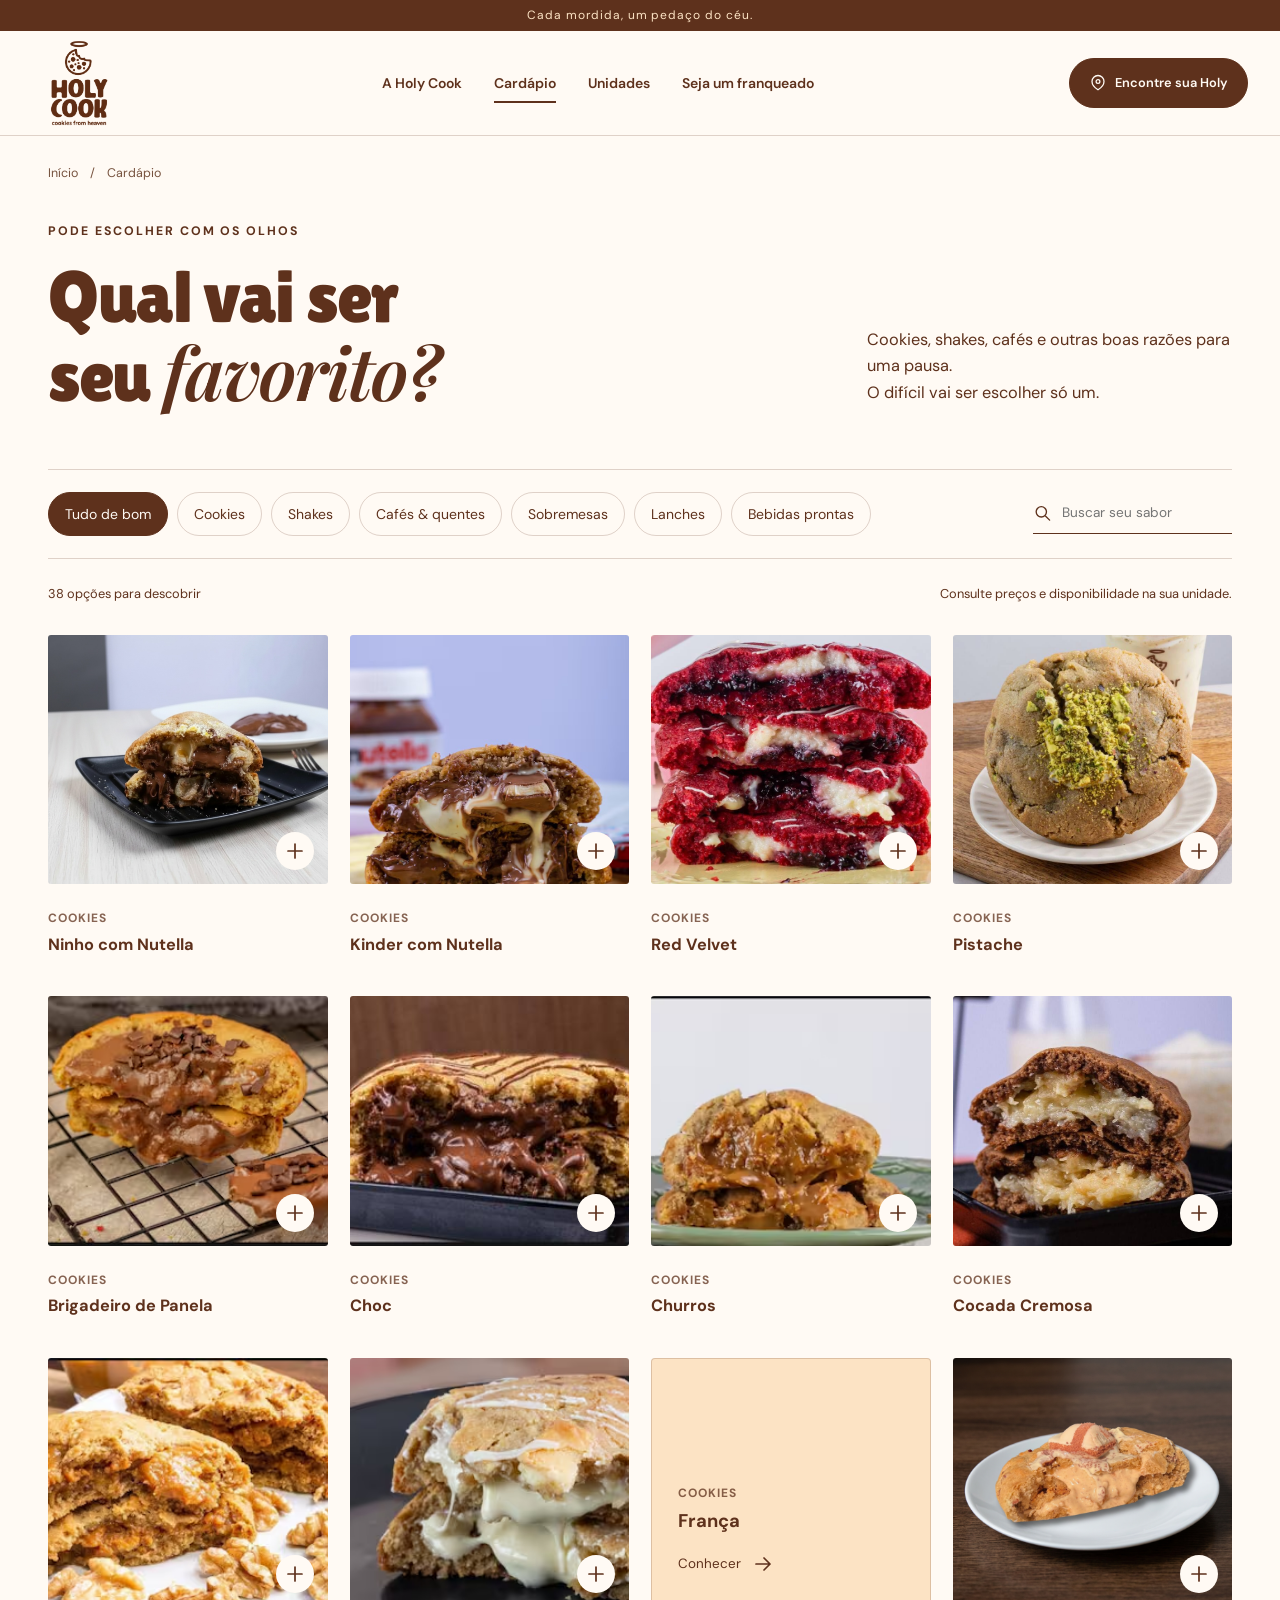
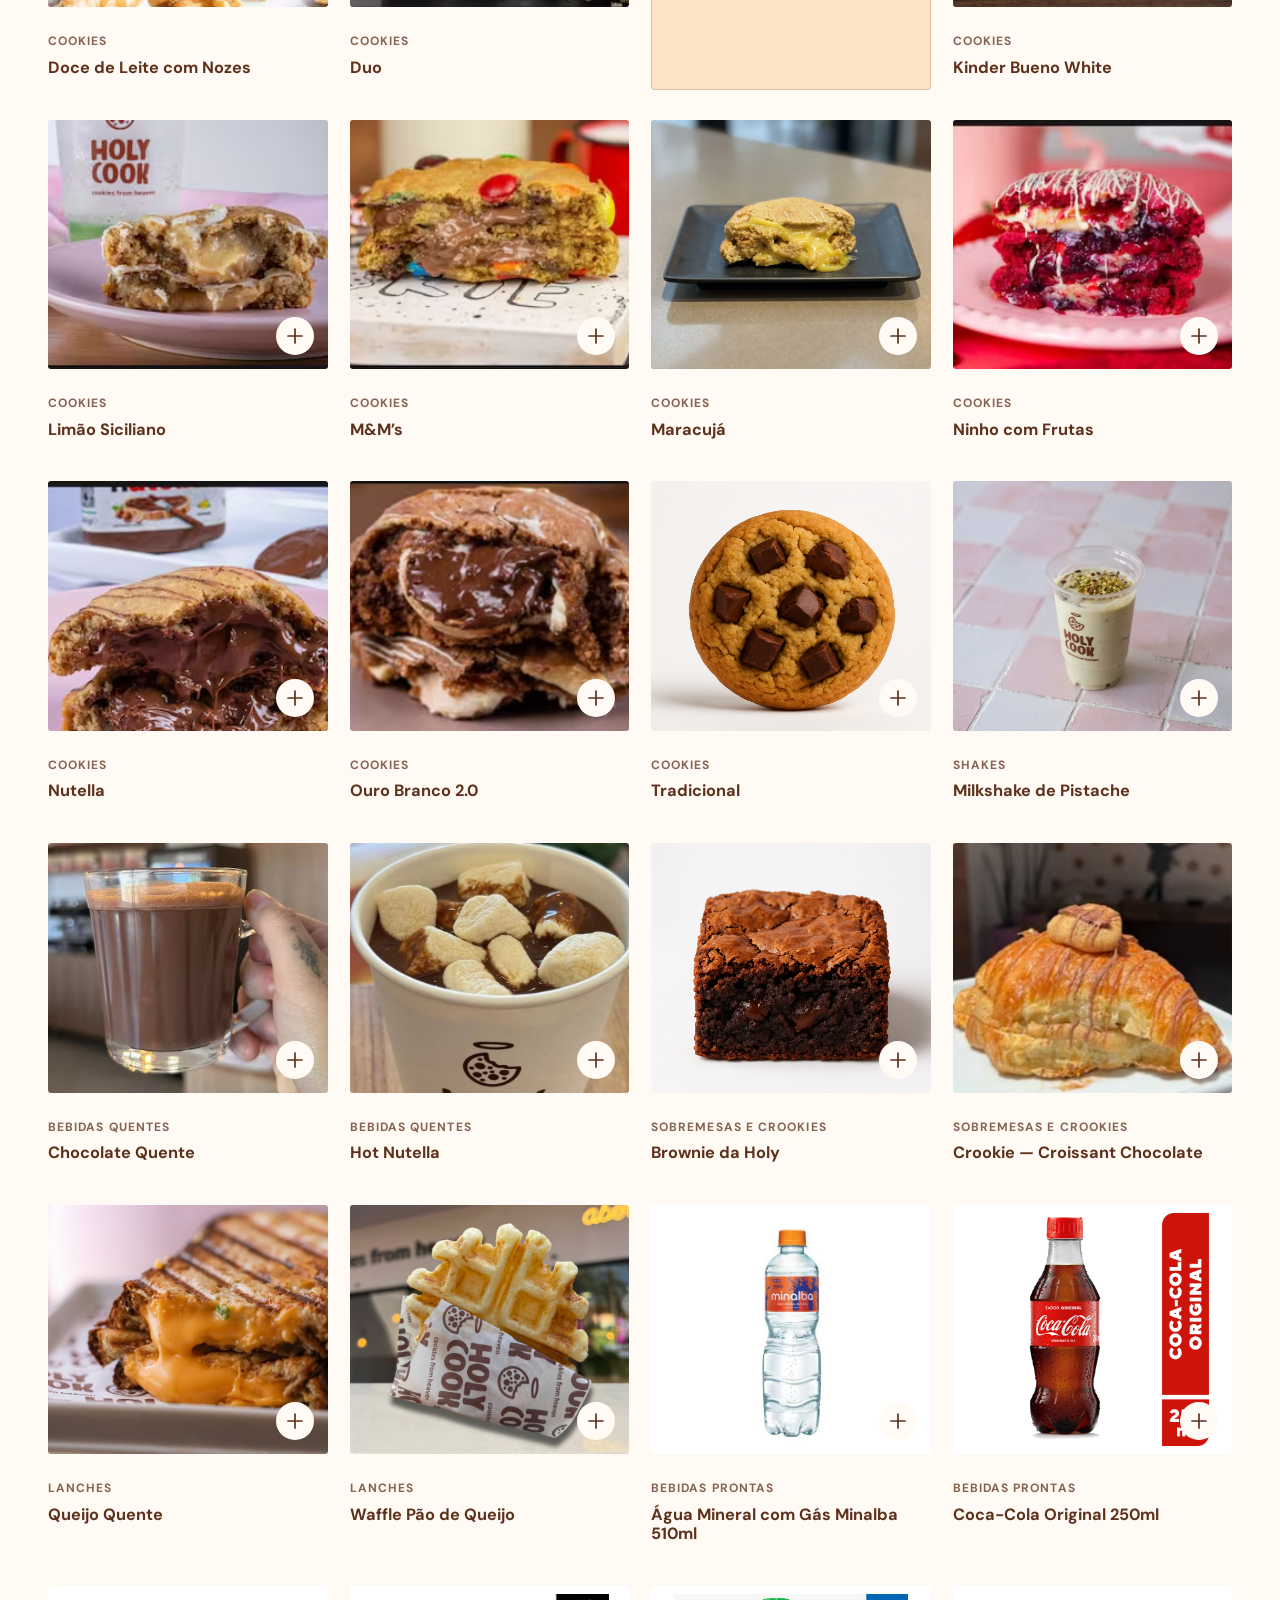
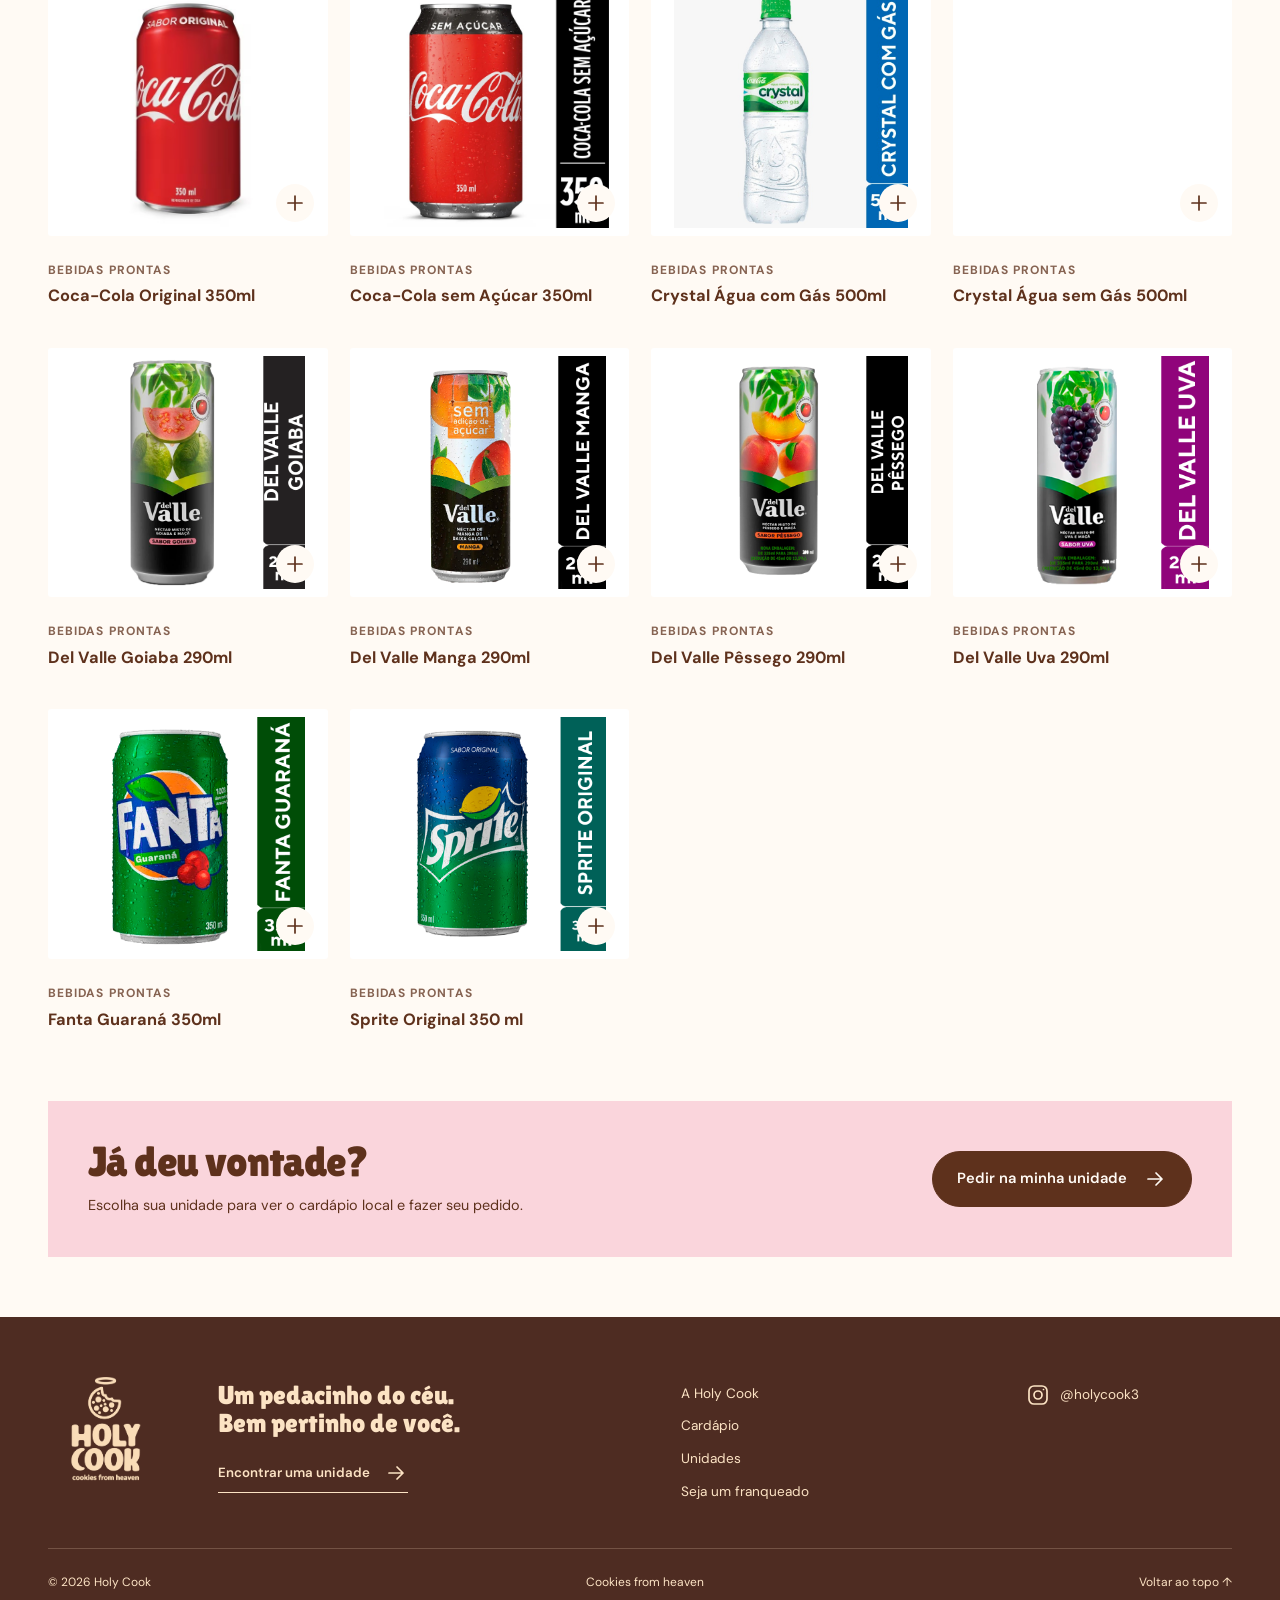
==== cardapio/index.html @ bf17697a "Publica protótipo do site Holy Cook" ====
<!doctype html><html lang="pt-BR"><head><meta charset="utf-8"><meta name="viewport" content="width=device-width,initial-scale=1"><meta name="theme-color" content="#FAD5DC"><meta name="description" content="Explore os cookies, shakes, sobremesas, bebidas e lanches da Holy Cook. Escolha seu próximo favorito."><meta name="robots" content="noindex,nofollow"><title>Cardápio | Holy Cook</title><link rel="icon" type="image/svg+xml" href="../assets/favicon.svg"><link rel="stylesheet" href="../assets/style.css"><script defer src="../assets/data.js"></script><script defer src="../assets/app.js"></script></head><body data-page="cardapio" data-base="../"><a class="skip-link" href="#conteudo">Pular para o conteúdo</a><div class="top-note">Cada mordida, um pedaço do céu.</div><header class="site-header"><div class="header-inner"><a class="brand" href="../" aria-label="Holy Cook, início"><img class="brand-image" src="../assets/images/01_marca/logo-holy-cook-marrom-transparente.png" alt="Holy Cook — cookies from heaven" fetchpriority="high" loading="eager" decoding="async"></a><button class="menu-toggle" aria-label="Abrir menu" aria-expanded="false" aria-controls="main-nav"><svg class="icon " width="24" height="24" viewBox="0 0 24 24" fill="none" stroke="currentColor" stroke-width="1.7" stroke-linecap="round" stroke-linejoin="round" aria-hidden="true"><path d="M4 7h16M4 12h16M4 17h16"/></svg></button><nav id="main-nav" aria-label="Navegação principal"><a href="../a-holy-cook/"  class="">A Holy Cook</a><a href="../cardapio/" aria-current="page" class="">Cardápio</a><a href="../unidades/"  class="">Unidades</a><a href="../seja-um-franqueado/"  class="nav-franchise">Seja um franqueado<svg class="icon " width="24" height="24" viewBox="0 0 24 24" fill="none" stroke="currentColor" stroke-width="1.7" stroke-linecap="round" stroke-linejoin="round" aria-hidden="true"><path d="M5 12h14m-6-6 6 6-6 6"/></svg></a></nav><a class="button header-order" href="../unidades/"><svg class="icon " width="24" height="24" viewBox="0 0 24 24" fill="none" stroke="currentColor" stroke-width="1.7" stroke-linecap="round" stroke-linejoin="round" aria-hidden="true"><path d="M20 10c0 6-8 11-8 11S4 16 4 10a8 8 0 1 1 16 0Z"/><circle cx="12" cy="10" r="2.5"/></svg> Encontre sua Holy</a></div></header><main id="conteudo"><div class="breadcrumb container"><a href="../">Início</a><span aria-hidden="true">/</span><span>Cardápio</span></div><section class="page-intro container menu-intro"><div><p class="eyebrow">Pode escolher com os olhos</p><h1>Qual vai ser<br>seu <span class="serif">favorito?</span></h1></div><p>Cookies, shakes, cafés e outras boas razões para uma pausa.<br> O difícil vai ser escolher só um.</p></section><section class="container catalog-section"><div class="catalog-toolbar"><div class="category-filters" role="group" aria-label="Categorias do cardápio"><button class="filter active" aria-pressed="true" data-filter="Todos">Tudo de bom</button><button class="filter" aria-pressed="false" data-filter="Cookies">Cookies</button><button class="filter" aria-pressed="false" data-filter="Shakes">Shakes</button><button class="filter" aria-pressed="false" data-filter="Bebidas quentes">Cafés &amp; quentes</button><button class="filter" aria-pressed="false" data-filter="Sobremesas e crookies">Sobremesas</button><button class="filter" aria-pressed="false" data-filter="Lanches">Lanches</button><button class="filter" aria-pressed="false" data-filter="Bebidas prontas">Bebidas prontas</button></div><label class="search-field"><span class="sr-only">Buscar no cardápio</span><svg class="icon " width="24" height="24" viewBox="0 0 24 24" fill="none" stroke="currentColor" stroke-width="1.7" stroke-linecap="round" stroke-linejoin="round" aria-hidden="true"><circle cx="10.5" cy="10.5" r="6.5"/><path d="m16 16 5 5"/></svg><input id="product-search" type="search" placeholder="Buscar seu sabor" autocomplete="off"></label></div><div class="catalog-meta"><p id="product-count" role="status" aria-live="polite">38 opções para descobrir</p><p>Consulte preços e disponibilidade na sua unidade.</p></div><div id="catalog-grid" class="product-grid"><article class="product-card " data-category="Cookies" data-name="Cookie Ninho com Nutella"><button class="product-open" data-product="cookie-ninho-com-nutella" aria-label="Ver detalhes de Cookie Ninho com Nutella"><div class="product-photo"><img src="../assets/images/03_cardapio/01_cookies/cookie-ninho-com-nutella.jpg" alt="Cookie Ninho com Nutella" loading="lazy" decoding="async"><span class="product-plus"><svg class="icon " width="24" height="24" viewBox="0 0 24 24" fill="none" stroke="currentColor" stroke-width="1.7" stroke-linecap="round" stroke-linejoin="round" aria-hidden="true"><path d="M12 5v14M5 12h14"/></svg></span></div><div class="product-info"><span class="eyebrow">Cookies</span><h3>Ninho com Nutella</h3><span class="product-discover">Conhecer <svg class="icon " width="24" height="24" viewBox="0 0 24 24" fill="none" stroke="currentColor" stroke-width="1.7" stroke-linecap="round" stroke-linejoin="round" aria-hidden="true"><path d="M5 12h14m-6-6 6 6-6 6"/></svg></span></div></button></article><article class="product-card " data-category="Cookies" data-name="Cookie Kinder com Nutella"><button class="product-open" data-product="cookie-kinder-com-nutella" aria-label="Ver detalhes de Cookie Kinder com Nutella"><div class="product-photo"><img src="../assets/images/03_cardapio/01_cookies/cookie-kinder-com-nutella.jpg" alt="Cookie Kinder com Nutella" loading="lazy" decoding="async"><span class="product-plus"><svg class="icon " width="24" height="24" viewBox="0 0 24 24" fill="none" stroke="currentColor" stroke-width="1.7" stroke-linecap="round" stroke-linejoin="round" aria-hidden="true"><path d="M12 5v14M5 12h14"/></svg></span></div><div class="product-info"><span class="eyebrow">Cookies</span><h3>Kinder com Nutella</h3><span class="product-discover">Conhecer <svg class="icon " width="24" height="24" viewBox="0 0 24 24" fill="none" stroke="currentColor" stroke-width="1.7" stroke-linecap="round" stroke-linejoin="round" aria-hidden="true"><path d="M5 12h14m-6-6 6 6-6 6"/></svg></span></div></button></article><article class="product-card " data-category="Cookies" data-name="Cookie Red Velvet"><button class="product-open" data-product="cookie-red-velvet" aria-label="Ver detalhes de Cookie Red Velvet"><div class="product-photo"><img src="../assets/images/03_cardapio/01_cookies/cookie-red-velvet.jpg" alt="Cookie Red Velvet" loading="lazy" decoding="async"><span class="product-plus"><svg class="icon " width="24" height="24" viewBox="0 0 24 24" fill="none" stroke="currentColor" stroke-width="1.7" stroke-linecap="round" stroke-linejoin="round" aria-hidden="true"><path d="M12 5v14M5 12h14"/></svg></span></div><div class="product-info"><span class="eyebrow">Cookies</span><h3>Red Velvet</h3><span class="product-discover">Conhecer <svg class="icon " width="24" height="24" viewBox="0 0 24 24" fill="none" stroke="currentColor" stroke-width="1.7" stroke-linecap="round" stroke-linejoin="round" aria-hidden="true"><path d="M5 12h14m-6-6 6 6-6 6"/></svg></span></div></button></article><article class="product-card " data-category="Cookies" data-name="Cookie Pistache"><button class="product-open" data-product="cookie-pistache" aria-label="Ver detalhes de Cookie Pistache"><div class="product-photo"><img src="../assets/images/03_cardapio/01_cookies/cookie-pistache.jpg" alt="Cookie Pistache" loading="lazy" decoding="async"><span class="product-plus"><svg class="icon " width="24" height="24" viewBox="0 0 24 24" fill="none" stroke="currentColor" stroke-width="1.7" stroke-linecap="round" stroke-linejoin="round" aria-hidden="true"><path d="M12 5v14M5 12h14"/></svg></span></div><div class="product-info"><span class="eyebrow">Cookies</span><h3>Pistache</h3><span class="product-discover">Conhecer <svg class="icon " width="24" height="24" viewBox="0 0 24 24" fill="none" stroke="currentColor" stroke-width="1.7" stroke-linecap="round" stroke-linejoin="round" aria-hidden="true"><path d="M5 12h14m-6-6 6 6-6 6"/></svg></span></div></button></article><article class="product-card " data-category="Cookies" data-name="Cookie Brigadeiro de Panela"><button class="product-open" data-product="cookie-brigadeiro-de-panela" aria-label="Ver detalhes de Cookie Brigadeiro de Panela"><div class="product-photo"><img src="../assets/images/03_cardapio/01_cookies/cookie-brigadeiro-de-panela.avif" alt="Cookie Brigadeiro de Panela" loading="lazy" decoding="async"><span class="product-plus"><svg class="icon " width="24" height="24" viewBox="0 0 24 24" fill="none" stroke="currentColor" stroke-width="1.7" stroke-linecap="round" stroke-linejoin="round" aria-hidden="true"><path d="M12 5v14M5 12h14"/></svg></span></div><div class="product-info"><span class="eyebrow">Cookies</span><h3>Brigadeiro de Panela</h3><span class="product-discover">Conhecer <svg class="icon " width="24" height="24" viewBox="0 0 24 24" fill="none" stroke="currentColor" stroke-width="1.7" stroke-linecap="round" stroke-linejoin="round" aria-hidden="true"><path d="M5 12h14m-6-6 6 6-6 6"/></svg></span></div></button></article><article class="product-card " data-category="Cookies" data-name="Cookie Choc"><button class="product-open" data-product="cookie-choc" aria-label="Ver detalhes de Cookie Choc"><div class="product-photo"><img src="../assets/images/03_cardapio/01_cookies/cookie-choc.jpg" alt="Cookie Choc" loading="lazy" decoding="async"><span class="product-plus"><svg class="icon " width="24" height="24" viewBox="0 0 24 24" fill="none" stroke="currentColor" stroke-width="1.7" stroke-linecap="round" stroke-linejoin="round" aria-hidden="true"><path d="M12 5v14M5 12h14"/></svg></span></div><div class="product-info"><span class="eyebrow">Cookies</span><h3>Choc</h3><span class="product-discover">Conhecer <svg class="icon " width="24" height="24" viewBox="0 0 24 24" fill="none" stroke="currentColor" stroke-width="1.7" stroke-linecap="round" stroke-linejoin="round" aria-hidden="true"><path d="M5 12h14m-6-6 6 6-6 6"/></svg></span></div></button></article><article class="product-card " data-category="Cookies" data-name="Cookie Churros"><button class="product-open" data-product="cookie-churros" aria-label="Ver detalhes de Cookie Churros"><div class="product-photo"><img src="../assets/images/03_cardapio/01_cookies/cookie-churros.avif" alt="Cookie Churros" loading="lazy" decoding="async"><span class="product-plus"><svg class="icon " width="24" height="24" viewBox="0 0 24 24" fill="none" stroke="currentColor" stroke-width="1.7" stroke-linecap="round" stroke-linejoin="round" aria-hidden="true"><path d="M12 5v14M5 12h14"/></svg></span></div><div class="product-info"><span class="eyebrow">Cookies</span><h3>Churros</h3><span class="product-discover">Conhecer <svg class="icon " width="24" height="24" viewBox="0 0 24 24" fill="none" stroke="currentColor" stroke-width="1.7" stroke-linecap="round" stroke-linejoin="round" aria-hidden="true"><path d="M5 12h14m-6-6 6 6-6 6"/></svg></span></div></button></article><article class="product-card " data-category="Cookies" data-name="Cookie Cocada Cremosa"><button class="product-open" data-product="cookie-cocada-cremosa" aria-label="Ver detalhes de Cookie Cocada Cremosa"><div class="product-photo"><img src="../assets/images/03_cardapio/01_cookies/cookie-cocada-cremosa.jpg" alt="Cookie Cocada Cremosa" loading="lazy" decoding="async"><span class="product-plus"><svg class="icon " width="24" height="24" viewBox="0 0 24 24" fill="none" stroke="currentColor" stroke-width="1.7" stroke-linecap="round" stroke-linejoin="round" aria-hidden="true"><path d="M12 5v14M5 12h14"/></svg></span></div><div class="product-info"><span class="eyebrow">Cookies</span><h3>Cocada Cremosa</h3><span class="product-discover">Conhecer <svg class="icon " width="24" height="24" viewBox="0 0 24 24" fill="none" stroke="currentColor" stroke-width="1.7" stroke-linecap="round" stroke-linejoin="round" aria-hidden="true"><path d="M5 12h14m-6-6 6 6-6 6"/></svg></span></div></button></article><article class="product-card " data-category="Cookies" data-name="Cookie Doce de Leite com Nozes"><button class="product-open" data-product="cookie-doce-de-leite-com-nozes" aria-label="Ver detalhes de Cookie Doce de Leite com Nozes"><div class="product-photo"><img src="../assets/images/03_cardapio/01_cookies/cookie-doce-de-leite-com-nozes.avif" alt="Cookie Doce de Leite com Nozes" loading="lazy" decoding="async"><span class="product-plus"><svg class="icon " width="24" height="24" viewBox="0 0 24 24" fill="none" stroke="currentColor" stroke-width="1.7" stroke-linecap="round" stroke-linejoin="round" aria-hidden="true"><path d="M12 5v14M5 12h14"/></svg></span></div><div class="product-info"><span class="eyebrow">Cookies</span><h3>Doce de Leite com Nozes</h3><span class="product-discover">Conhecer <svg class="icon " width="24" height="24" viewBox="0 0 24 24" fill="none" stroke="currentColor" stroke-width="1.7" stroke-linecap="round" stroke-linejoin="round" aria-hidden="true"><path d="M5 12h14m-6-6 6 6-6 6"/></svg></span></div></button></article><article class="product-card " data-category="Cookies" data-name="Cookie Duo"><button class="product-open" data-product="cookie-duo" aria-label="Ver detalhes de Cookie Duo"><div class="product-photo"><img src="../assets/images/03_cardapio/01_cookies/cookie-duo.avif" alt="Cookie Duo" loading="lazy" decoding="async"><span class="product-plus"><svg class="icon " width="24" height="24" viewBox="0 0 24 24" fill="none" stroke="currentColor" stroke-width="1.7" stroke-linecap="round" stroke-linejoin="round" aria-hidden="true"><path d="M12 5v14M5 12h14"/></svg></span></div><div class="product-info"><span class="eyebrow">Cookies</span><h3>Duo</h3><span class="product-discover">Conhecer <svg class="icon " width="24" height="24" viewBox="0 0 24 24" fill="none" stroke="currentColor" stroke-width="1.7" stroke-linecap="round" stroke-linejoin="round" aria-hidden="true"><path d="M5 12h14m-6-6 6 6-6 6"/></svg></span></div></button></article><article class="product-card text-product" data-category="Cookies" data-name="Cookie França"><button class="product-open" data-product="cookie-franca" aria-label="Ver detalhes de Cookie França"><div class="product-info"><span class="eyebrow">Cookies</span><h3>França</h3><span class="product-discover">Conhecer <svg class="icon " width="24" height="24" viewBox="0 0 24 24" fill="none" stroke="currentColor" stroke-width="1.7" stroke-linecap="round" stroke-linejoin="round" aria-hidden="true"><path d="M5 12h14m-6-6 6 6-6 6"/></svg></span></div></button></article><article class="product-card " data-category="Cookies" data-name="Cookie Kinder Bueno White"><button class="product-open" data-product="cookie-kinder-bueno-white" aria-label="Ver detalhes de Cookie Kinder Bueno White"><div class="product-photo"><img src="../assets/images/03_cardapio/01_cookies/cookie-kinder-bueno-white.png" alt="Cookie Kinder Bueno White" loading="lazy" decoding="async"><span class="product-plus"><svg class="icon " width="24" height="24" viewBox="0 0 24 24" fill="none" stroke="currentColor" stroke-width="1.7" stroke-linecap="round" stroke-linejoin="round" aria-hidden="true"><path d="M12 5v14M5 12h14"/></svg></span></div><div class="product-info"><span class="eyebrow">Cookies</span><h3>Kinder Bueno White</h3><span class="product-discover">Conhecer <svg class="icon " width="24" height="24" viewBox="0 0 24 24" fill="none" stroke="currentColor" stroke-width="1.7" stroke-linecap="round" stroke-linejoin="round" aria-hidden="true"><path d="M5 12h14m-6-6 6 6-6 6"/></svg></span></div></button></article><article class="product-card " data-category="Cookies" data-name="Cookie Limão Siciliano"><button class="product-open" data-product="cookie-limao-siciliano" aria-label="Ver detalhes de Cookie Limão Siciliano"><div class="product-photo"><img src="../assets/images/03_cardapio/01_cookies/cookie-limao-siciliano.avif" alt="Cookie Limão Siciliano" loading="lazy" decoding="async"><span class="product-plus"><svg class="icon " width="24" height="24" viewBox="0 0 24 24" fill="none" stroke="currentColor" stroke-width="1.7" stroke-linecap="round" stroke-linejoin="round" aria-hidden="true"><path d="M12 5v14M5 12h14"/></svg></span></div><div class="product-info"><span class="eyebrow">Cookies</span><h3>Limão Siciliano</h3><span class="product-discover">Conhecer <svg class="icon " width="24" height="24" viewBox="0 0 24 24" fill="none" stroke="currentColor" stroke-width="1.7" stroke-linecap="round" stroke-linejoin="round" aria-hidden="true"><path d="M5 12h14m-6-6 6 6-6 6"/></svg></span></div></button></article><article class="product-card " data-category="Cookies" data-name="Cookie M&amp;M’s"><button class="product-open" data-product="cookie-m-m-s" aria-label="Ver detalhes de Cookie M&amp;M’s"><div class="product-photo"><img src="../assets/images/03_cardapio/01_cookies/cookie-m-m-s.avif" alt="Cookie M&amp;M’s" loading="lazy" decoding="async"><span class="product-plus"><svg class="icon " width="24" height="24" viewBox="0 0 24 24" fill="none" stroke="currentColor" stroke-width="1.7" stroke-linecap="round" stroke-linejoin="round" aria-hidden="true"><path d="M12 5v14M5 12h14"/></svg></span></div><div class="product-info"><span class="eyebrow">Cookies</span><h3>M&amp;M’s</h3><span class="product-discover">Conhecer <svg class="icon " width="24" height="24" viewBox="0 0 24 24" fill="none" stroke="currentColor" stroke-width="1.7" stroke-linecap="round" stroke-linejoin="round" aria-hidden="true"><path d="M5 12h14m-6-6 6 6-6 6"/></svg></span></div></button></article><article class="product-card " data-category="Cookies" data-name="Cookie Maracujá"><button class="product-open" data-product="cookie-maracuja" aria-label="Ver detalhes de Cookie Maracujá"><div class="product-photo"><img src="../assets/images/03_cardapio/01_cookies/cookie-maracuja.png" alt="Cookie Maracujá" loading="lazy" decoding="async"><span class="product-plus"><svg class="icon " width="24" height="24" viewBox="0 0 24 24" fill="none" stroke="currentColor" stroke-width="1.7" stroke-linecap="round" stroke-linejoin="round" aria-hidden="true"><path d="M12 5v14M5 12h14"/></svg></span></div><div class="product-info"><span class="eyebrow">Cookies</span><h3>Maracujá</h3><span class="product-discover">Conhecer <svg class="icon " width="24" height="24" viewBox="0 0 24 24" fill="none" stroke="currentColor" stroke-width="1.7" stroke-linecap="round" stroke-linejoin="round" aria-hidden="true"><path d="M5 12h14m-6-6 6 6-6 6"/></svg></span></div></button></article><article class="product-card " data-category="Cookies" data-name="Cookie Ninho com Frutas"><button class="product-open" data-product="cookie-ninho-com-frutas" aria-label="Ver detalhes de Cookie Ninho com Frutas"><div class="product-photo"><img src="../assets/images/03_cardapio/01_cookies/cookie-ninho-com-frutas.avif" alt="Cookie Ninho com Frutas" loading="lazy" decoding="async"><span class="product-plus"><svg class="icon " width="24" height="24" viewBox="0 0 24 24" fill="none" stroke="currentColor" stroke-width="1.7" stroke-linecap="round" stroke-linejoin="round" aria-hidden="true"><path d="M12 5v14M5 12h14"/></svg></span></div><div class="product-info"><span class="eyebrow">Cookies</span><h3>Ninho com Frutas</h3><span class="product-discover">Conhecer <svg class="icon " width="24" height="24" viewBox="0 0 24 24" fill="none" stroke="currentColor" stroke-width="1.7" stroke-linecap="round" stroke-linejoin="round" aria-hidden="true"><path d="M5 12h14m-6-6 6 6-6 6"/></svg></span></div></button></article><article class="product-card " data-category="Cookies" data-name="Cookie Nutella"><button class="product-open" data-product="cookie-nutella" aria-label="Ver detalhes de Cookie Nutella"><div class="product-photo"><img src="../assets/images/03_cardapio/01_cookies/cookie-nutella.avif" alt="Cookie Nutella" loading="lazy" decoding="async"><span class="product-plus"><svg class="icon " width="24" height="24" viewBox="0 0 24 24" fill="none" stroke="currentColor" stroke-width="1.7" stroke-linecap="round" stroke-linejoin="round" aria-hidden="true"><path d="M12 5v14M5 12h14"/></svg></span></div><div class="product-info"><span class="eyebrow">Cookies</span><h3>Nutella</h3><span class="product-discover">Conhecer <svg class="icon " width="24" height="24" viewBox="0 0 24 24" fill="none" stroke="currentColor" stroke-width="1.7" stroke-linecap="round" stroke-linejoin="round" aria-hidden="true"><path d="M5 12h14m-6-6 6 6-6 6"/></svg></span></div></button></article><article class="product-card " data-category="Cookies" data-name="Cookie Ouro Branco 2.0"><button class="product-open" data-product="cookie-ouro-branco-2-0" aria-label="Ver detalhes de Cookie Ouro Branco 2.0"><div class="product-photo"><img src="../assets/images/03_cardapio/01_cookies/cookie-ouro-branco-2-0.avif" alt="Cookie Ouro Branco 2.0" loading="lazy" decoding="async"><span class="product-plus"><svg class="icon " width="24" height="24" viewBox="0 0 24 24" fill="none" stroke="currentColor" stroke-width="1.7" stroke-linecap="round" stroke-linejoin="round" aria-hidden="true"><path d="M12 5v14M5 12h14"/></svg></span></div><div class="product-info"><span class="eyebrow">Cookies</span><h3>Ouro Branco 2.0</h3><span class="product-discover">Conhecer <svg class="icon " width="24" height="24" viewBox="0 0 24 24" fill="none" stroke="currentColor" stroke-width="1.7" stroke-linecap="round" stroke-linejoin="round" aria-hidden="true"><path d="M5 12h14m-6-6 6 6-6 6"/></svg></span></div></button></article><article class="product-card " data-category="Cookies" data-name="Cookie Tradicional"><button class="product-open" data-product="cookie-tradicional" aria-label="Ver detalhes de Cookie Tradicional"><div class="product-photo"><img src="../assets/images/03_cardapio/01_cookies/cookie-tradicional.png" alt="Cookie Tradicional" loading="lazy" decoding="async"><span class="product-plus"><svg class="icon " width="24" height="24" viewBox="0 0 24 24" fill="none" stroke="currentColor" stroke-width="1.7" stroke-linecap="round" stroke-linejoin="round" aria-hidden="true"><path d="M12 5v14M5 12h14"/></svg></span></div><div class="product-info"><span class="eyebrow">Cookies</span><h3>Tradicional</h3><span class="product-discover">Conhecer <svg class="icon " width="24" height="24" viewBox="0 0 24 24" fill="none" stroke="currentColor" stroke-width="1.7" stroke-linecap="round" stroke-linejoin="round" aria-hidden="true"><path d="M5 12h14m-6-6 6 6-6 6"/></svg></span></div></button></article><article class="product-card " data-category="Shakes" data-name="Milkshake de Pistache"><button class="product-open" data-product="milkshake-de-pistache" aria-label="Ver detalhes de Milkshake de Pistache"><div class="product-photo"><img src="../assets/images/03_cardapio/02_shakes/milkshake-de-pistache.jpg" alt="Milkshake de Pistache" loading="lazy" decoding="async"><span class="product-plus"><svg class="icon " width="24" height="24" viewBox="0 0 24 24" fill="none" stroke="currentColor" stroke-width="1.7" stroke-linecap="round" stroke-linejoin="round" aria-hidden="true"><path d="M12 5v14M5 12h14"/></svg></span></div><div class="product-info"><span class="eyebrow">Shakes</span><h3>Milkshake de Pistache</h3><span class="product-discover">Conhecer <svg class="icon " width="24" height="24" viewBox="0 0 24 24" fill="none" stroke="currentColor" stroke-width="1.7" stroke-linecap="round" stroke-linejoin="round" aria-hidden="true"><path d="M5 12h14m-6-6 6 6-6 6"/></svg></span></div></button></article><article class="product-card " data-category="Bebidas quentes" data-name="Chocolate Quente"><button class="product-open" data-product="chocolate-quente" aria-label="Ver detalhes de Chocolate Quente"><div class="product-photo"><img src="../assets/images/03_cardapio/03_bebidas_quentes/chocolate-quente.jpg" alt="Chocolate Quente" loading="lazy" decoding="async"><span class="product-plus"><svg class="icon " width="24" height="24" viewBox="0 0 24 24" fill="none" stroke="currentColor" stroke-width="1.7" stroke-linecap="round" stroke-linejoin="round" aria-hidden="true"><path d="M12 5v14M5 12h14"/></svg></span></div><div class="product-info"><span class="eyebrow">Bebidas quentes</span><h3>Chocolate Quente</h3><span class="product-discover">Conhecer <svg class="icon " width="24" height="24" viewBox="0 0 24 24" fill="none" stroke="currentColor" stroke-width="1.7" stroke-linecap="round" stroke-linejoin="round" aria-hidden="true"><path d="M5 12h14m-6-6 6 6-6 6"/></svg></span></div></button></article><article class="product-card " data-category="Bebidas quentes" data-name="Hot Nutella"><button class="product-open" data-product="hot-nutella" aria-label="Ver detalhes de Hot Nutella"><div class="product-photo"><img src="../assets/images/03_cardapio/03_bebidas_quentes/hot-nutella.jpg" alt="Hot Nutella" loading="lazy" decoding="async"><span class="product-plus"><svg class="icon " width="24" height="24" viewBox="0 0 24 24" fill="none" stroke="currentColor" stroke-width="1.7" stroke-linecap="round" stroke-linejoin="round" aria-hidden="true"><path d="M12 5v14M5 12h14"/></svg></span></div><div class="product-info"><span class="eyebrow">Bebidas quentes</span><h3>Hot Nutella</h3><span class="product-discover">Conhecer <svg class="icon " width="24" height="24" viewBox="0 0 24 24" fill="none" stroke="currentColor" stroke-width="1.7" stroke-linecap="round" stroke-linejoin="round" aria-hidden="true"><path d="M5 12h14m-6-6 6 6-6 6"/></svg></span></div></button></article><article class="product-card " data-category="Sobremesas e crookies" data-name="Brownie da Holy"><button class="product-open" data-product="brownie-da-holy" aria-label="Ver detalhes de Brownie da Holy"><div class="product-photo"><img src="../assets/images/03_cardapio/04_sobremesas_e_crookies/brownie-da-holy.png" alt="Brownie da Holy" loading="lazy" decoding="async"><span class="product-plus"><svg class="icon " width="24" height="24" viewBox="0 0 24 24" fill="none" stroke="currentColor" stroke-width="1.7" stroke-linecap="round" stroke-linejoin="round" aria-hidden="true"><path d="M12 5v14M5 12h14"/></svg></span></div><div class="product-info"><span class="eyebrow">Sobremesas e crookies</span><h3>Brownie da Holy</h3><span class="product-discover">Conhecer <svg class="icon " width="24" height="24" viewBox="0 0 24 24" fill="none" stroke="currentColor" stroke-width="1.7" stroke-linecap="round" stroke-linejoin="round" aria-hidden="true"><path d="M5 12h14m-6-6 6 6-6 6"/></svg></span></div></button></article><article class="product-card " data-category="Sobremesas e crookies" data-name="Crookie — Croissant Chocolate"><button class="product-open" data-product="crookie-croissant-chocolate" aria-label="Ver detalhes de Crookie — Croissant Chocolate"><div class="product-photo"><img src="../assets/images/03_cardapio/04_sobremesas_e_crookies/crookie-croissant-chocolate.jpg" alt="Crookie — Croissant Chocolate" loading="lazy" decoding="async"><span class="product-plus"><svg class="icon " width="24" height="24" viewBox="0 0 24 24" fill="none" stroke="currentColor" stroke-width="1.7" stroke-linecap="round" stroke-linejoin="round" aria-hidden="true"><path d="M12 5v14M5 12h14"/></svg></span></div><div class="product-info"><span class="eyebrow">Sobremesas e crookies</span><h3>Crookie — Croissant Chocolate</h3><span class="product-discover">Conhecer <svg class="icon " width="24" height="24" viewBox="0 0 24 24" fill="none" stroke="currentColor" stroke-width="1.7" stroke-linecap="round" stroke-linejoin="round" aria-hidden="true"><path d="M5 12h14m-6-6 6 6-6 6"/></svg></span></div></button></article><article class="product-card " data-category="Lanches" data-name="Queijo Quente"><button class="product-open" data-product="queijo-quente" aria-label="Ver detalhes de Queijo Quente"><div class="product-photo"><img src="../assets/images/03_cardapio/05_lanches/queijo-quente.jpg" alt="Queijo Quente" loading="lazy" decoding="async"><span class="product-plus"><svg class="icon " width="24" height="24" viewBox="0 0 24 24" fill="none" stroke="currentColor" stroke-width="1.7" stroke-linecap="round" stroke-linejoin="round" aria-hidden="true"><path d="M12 5v14M5 12h14"/></svg></span></div><div class="product-info"><span class="eyebrow">Lanches</span><h3>Queijo Quente</h3><span class="product-discover">Conhecer <svg class="icon " width="24" height="24" viewBox="0 0 24 24" fill="none" stroke="currentColor" stroke-width="1.7" stroke-linecap="round" stroke-linejoin="round" aria-hidden="true"><path d="M5 12h14m-6-6 6 6-6 6"/></svg></span></div></button></article><article class="product-card " data-category="Lanches" data-name="Waffle Pão de Queijo"><button class="product-open" data-product="waffle-pao-de-queijo" aria-label="Ver detalhes de Waffle Pão de Queijo"><div class="product-photo"><img src="../assets/images/03_cardapio/05_lanches/waffle-pao-de-queijo.png" alt="Waffle Pão de Queijo" loading="lazy" decoding="async"><span class="product-plus"><svg class="icon " width="24" height="24" viewBox="0 0 24 24" fill="none" stroke="currentColor" stroke-width="1.7" stroke-linecap="round" stroke-linejoin="round" aria-hidden="true"><path d="M12 5v14M5 12h14"/></svg></span></div><div class="product-info"><span class="eyebrow">Lanches</span><h3>Waffle Pão de Queijo</h3><span class="product-discover">Conhecer <svg class="icon " width="24" height="24" viewBox="0 0 24 24" fill="none" stroke="currentColor" stroke-width="1.7" stroke-linecap="round" stroke-linejoin="round" aria-hidden="true"><path d="M5 12h14m-6-6 6 6-6 6"/></svg></span></div></button></article><article class="product-card " data-category="Bebidas prontas" data-name="Água Mineral com Gás Minalba 510ml"><button class="product-open" data-product="agua-mineral-com-gas-minalba-510ml" aria-label="Ver detalhes de Água Mineral com Gás Minalba 510ml"><div class="product-photo"><img src="../assets/images/03_cardapio/06_bebidas_prontas/agua-mineral-com-gas-minalba-510ml.jpg" alt="Água Mineral com Gás Minalba 510ml" loading="lazy" decoding="async"><span class="product-plus"><svg class="icon " width="24" height="24" viewBox="0 0 24 24" fill="none" stroke="currentColor" stroke-width="1.7" stroke-linecap="round" stroke-linejoin="round" aria-hidden="true"><path d="M12 5v14M5 12h14"/></svg></span></div><div class="product-info"><span class="eyebrow">Bebidas prontas</span><h3>Água Mineral com Gás Minalba 510ml</h3><span class="product-discover">Conhecer <svg class="icon " width="24" height="24" viewBox="0 0 24 24" fill="none" stroke="currentColor" stroke-width="1.7" stroke-linecap="round" stroke-linejoin="round" aria-hidden="true"><path d="M5 12h14m-6-6 6 6-6 6"/></svg></span></div></button></article><article class="product-card " data-category="Bebidas prontas" data-name="Coca-Cola Original 250ml"><button class="product-open" data-product="coca-cola-original-250ml" aria-label="Ver detalhes de Coca-Cola Original 250ml"><div class="product-photo"><img src="../assets/images/03_cardapio/06_bebidas_prontas/coca-cola-original-250ml.png" alt="Coca-Cola Original 250ml" loading="lazy" decoding="async"><span class="product-plus"><svg class="icon " width="24" height="24" viewBox="0 0 24 24" fill="none" stroke="currentColor" stroke-width="1.7" stroke-linecap="round" stroke-linejoin="round" aria-hidden="true"><path d="M12 5v14M5 12h14"/></svg></span></div><div class="product-info"><span class="eyebrow">Bebidas prontas</span><h3>Coca-Cola Original 250ml</h3><span class="product-discover">Conhecer <svg class="icon " width="24" height="24" viewBox="0 0 24 24" fill="none" stroke="currentColor" stroke-width="1.7" stroke-linecap="round" stroke-linejoin="round" aria-hidden="true"><path d="M5 12h14m-6-6 6 6-6 6"/></svg></span></div></button></article><article class="product-card " data-category="Bebidas prontas" data-name="Coca-Cola Original 350ml"><button class="product-open" data-product="coca-cola-original-350ml" aria-label="Ver detalhes de Coca-Cola Original 350ml"><div class="product-photo"><img src="../assets/images/03_cardapio/06_bebidas_prontas/coca-cola-original-350ml.jpg" alt="Coca-Cola Original 350ml" loading="lazy" decoding="async"><span class="product-plus"><svg class="icon " width="24" height="24" viewBox="0 0 24 24" fill="none" stroke="currentColor" stroke-width="1.7" stroke-linecap="round" stroke-linejoin="round" aria-hidden="true"><path d="M12 5v14M5 12h14"/></svg></span></div><div class="product-info"><span class="eyebrow">Bebidas prontas</span><h3>Coca-Cola Original 350ml</h3><span class="product-discover">Conhecer <svg class="icon " width="24" height="24" viewBox="0 0 24 24" fill="none" stroke="currentColor" stroke-width="1.7" stroke-linecap="round" stroke-linejoin="round" aria-hidden="true"><path d="M5 12h14m-6-6 6 6-6 6"/></svg></span></div></button></article><article class="product-card " data-category="Bebidas prontas" data-name="Coca-Cola sem Açúcar 350ml"><button class="product-open" data-product="coca-cola-sem-acucar-350ml" aria-label="Ver detalhes de Coca-Cola sem Açúcar 350ml"><div class="product-photo"><img src="../assets/images/03_cardapio/06_bebidas_prontas/coca-cola-sem-acucar-350ml.jpg" alt="Coca-Cola sem Açúcar 350ml" loading="lazy" decoding="async"><span class="product-plus"><svg class="icon " width="24" height="24" viewBox="0 0 24 24" fill="none" stroke="currentColor" stroke-width="1.7" stroke-linecap="round" stroke-linejoin="round" aria-hidden="true"><path d="M12 5v14M5 12h14"/></svg></span></div><div class="product-info"><span class="eyebrow">Bebidas prontas</span><h3>Coca-Cola sem Açúcar 350ml</h3><span class="product-discover">Conhecer <svg class="icon " width="24" height="24" viewBox="0 0 24 24" fill="none" stroke="currentColor" stroke-width="1.7" stroke-linecap="round" stroke-linejoin="round" aria-hidden="true"><path d="M5 12h14m-6-6 6 6-6 6"/></svg></span></div></button></article><article class="product-card " data-category="Bebidas prontas" data-name="Crystal Água com Gás 500ml"><button class="product-open" data-product="crystal-agua-com-gas-500ml" aria-label="Ver detalhes de Crystal Água com Gás 500ml"><div class="product-photo"><img src="../assets/images/03_cardapio/06_bebidas_prontas/crystal-agua-com-gas-500ml.jpg" alt="Crystal Água com Gás 500ml" loading="lazy" decoding="async"><span class="product-plus"><svg class="icon " width="24" height="24" viewBox="0 0 24 24" fill="none" stroke="currentColor" stroke-width="1.7" stroke-linecap="round" stroke-linejoin="round" aria-hidden="true"><path d="M12 5v14M5 12h14"/></svg></span></div><div class="product-info"><span class="eyebrow">Bebidas prontas</span><h3>Crystal Água com Gás 500ml</h3><span class="product-discover">Conhecer <svg class="icon " width="24" height="24" viewBox="0 0 24 24" fill="none" stroke="currentColor" stroke-width="1.7" stroke-linecap="round" stroke-linejoin="round" aria-hidden="true"><path d="M5 12h14m-6-6 6 6-6 6"/></svg></span></div></button></article><article class="product-card " data-category="Bebidas prontas" data-name="Crystal Água sem Gás 500ml"><button class="product-open" data-product="crystal-agua-sem-gas-500ml" aria-label="Ver detalhes de Crystal Água sem Gás 500ml"><div class="product-photo"><img src="../assets/images/03_cardapio/06_bebidas_prontas/crystal-agua-sem-gas-500ml.png" alt="Crystal Água sem Gás 500ml" loading="lazy" decoding="async"><span class="product-plus"><svg class="icon " width="24" height="24" viewBox="0 0 24 24" fill="none" stroke="currentColor" stroke-width="1.7" stroke-linecap="round" stroke-linejoin="round" aria-hidden="true"><path d="M12 5v14M5 12h14"/></svg></span></div><div class="product-info"><span class="eyebrow">Bebidas prontas</span><h3>Crystal Água sem Gás 500ml</h3><span class="product-discover">Conhecer <svg class="icon " width="24" height="24" viewBox="0 0 24 24" fill="none" stroke="currentColor" stroke-width="1.7" stroke-linecap="round" stroke-linejoin="round" aria-hidden="true"><path d="M5 12h14m-6-6 6 6-6 6"/></svg></span></div></button></article><article class="product-card " data-category="Bebidas prontas" data-name="Del Valle Goiaba 290ml"><button class="product-open" data-product="del-valle-goiaba-290ml" aria-label="Ver detalhes de Del Valle Goiaba 290ml"><div class="product-photo"><img src="../assets/images/03_cardapio/06_bebidas_prontas/del-valle-goiaba-290ml.png" alt="Del Valle Goiaba 290ml" loading="lazy" decoding="async"><span class="product-plus"><svg class="icon " width="24" height="24" viewBox="0 0 24 24" fill="none" stroke="currentColor" stroke-width="1.7" stroke-linecap="round" stroke-linejoin="round" aria-hidden="true"><path d="M12 5v14M5 12h14"/></svg></span></div><div class="product-info"><span class="eyebrow">Bebidas prontas</span><h3>Del Valle Goiaba 290ml</h3><span class="product-discover">Conhecer <svg class="icon " width="24" height="24" viewBox="0 0 24 24" fill="none" stroke="currentColor" stroke-width="1.7" stroke-linecap="round" stroke-linejoin="round" aria-hidden="true"><path d="M5 12h14m-6-6 6 6-6 6"/></svg></span></div></button></article><article class="product-card " data-category="Bebidas prontas" data-name="Del Valle Manga 290ml"><button class="product-open" data-product="del-valle-manga-290ml" aria-label="Ver detalhes de Del Valle Manga 290ml"><div class="product-photo"><img src="../assets/images/03_cardapio/06_bebidas_prontas/del-valle-manga-290ml.png" alt="Del Valle Manga 290ml" loading="lazy" decoding="async"><span class="product-plus"><svg class="icon " width="24" height="24" viewBox="0 0 24 24" fill="none" stroke="currentColor" stroke-width="1.7" stroke-linecap="round" stroke-linejoin="round" aria-hidden="true"><path d="M12 5v14M5 12h14"/></svg></span></div><div class="product-info"><span class="eyebrow">Bebidas prontas</span><h3>Del Valle Manga 290ml</h3><span class="product-discover">Conhecer <svg class="icon " width="24" height="24" viewBox="0 0 24 24" fill="none" stroke="currentColor" stroke-width="1.7" stroke-linecap="round" stroke-linejoin="round" aria-hidden="true"><path d="M5 12h14m-6-6 6 6-6 6"/></svg></span></div></button></article><article class="product-card " data-category="Bebidas prontas" data-name="Del Valle Pêssego 290ml"><button class="product-open" data-product="del-valle-pessego-290ml" aria-label="Ver detalhes de Del Valle Pêssego 290ml"><div class="product-photo"><img src="../assets/images/03_cardapio/06_bebidas_prontas/del-valle-pessego-290ml.png" alt="Del Valle Pêssego 290ml" loading="lazy" decoding="async"><span class="product-plus"><svg class="icon " width="24" height="24" viewBox="0 0 24 24" fill="none" stroke="currentColor" stroke-width="1.7" stroke-linecap="round" stroke-linejoin="round" aria-hidden="true"><path d="M12 5v14M5 12h14"/></svg></span></div><div class="product-info"><span class="eyebrow">Bebidas prontas</span><h3>Del Valle Pêssego 290ml</h3><span class="product-discover">Conhecer <svg class="icon " width="24" height="24" viewBox="0 0 24 24" fill="none" stroke="currentColor" stroke-width="1.7" stroke-linecap="round" stroke-linejoin="round" aria-hidden="true"><path d="M5 12h14m-6-6 6 6-6 6"/></svg></span></div></button></article><article class="product-card " data-category="Bebidas prontas" data-name="Del Valle Uva 290ml"><button class="product-open" data-product="del-valle-uva-290ml" aria-label="Ver detalhes de Del Valle Uva 290ml"><div class="product-photo"><img src="../assets/images/03_cardapio/06_bebidas_prontas/del-valle-uva-290ml.png" alt="Del Valle Uva 290ml" loading="lazy" decoding="async"><span class="product-plus"><svg class="icon " width="24" height="24" viewBox="0 0 24 24" fill="none" stroke="currentColor" stroke-width="1.7" stroke-linecap="round" stroke-linejoin="round" aria-hidden="true"><path d="M12 5v14M5 12h14"/></svg></span></div><div class="product-info"><span class="eyebrow">Bebidas prontas</span><h3>Del Valle Uva 290ml</h3><span class="product-discover">Conhecer <svg class="icon " width="24" height="24" viewBox="0 0 24 24" fill="none" stroke="currentColor" stroke-width="1.7" stroke-linecap="round" stroke-linejoin="round" aria-hidden="true"><path d="M5 12h14m-6-6 6 6-6 6"/></svg></span></div></button></article><article class="product-card " data-category="Bebidas prontas" data-name="Fanta Guaraná 350ml"><button class="product-open" data-product="fanta-guarana-350ml" aria-label="Ver detalhes de Fanta Guaraná 350ml"><div class="product-photo"><img src="../assets/images/03_cardapio/06_bebidas_prontas/fanta-guarana-350ml.png" alt="Fanta Guaraná 350ml" loading="lazy" decoding="async"><span class="product-plus"><svg class="icon " width="24" height="24" viewBox="0 0 24 24" fill="none" stroke="currentColor" stroke-width="1.7" stroke-linecap="round" stroke-linejoin="round" aria-hidden="true"><path d="M12 5v14M5 12h14"/></svg></span></div><div class="product-info"><span class="eyebrow">Bebidas prontas</span><h3>Fanta Guaraná 350ml</h3><span class="product-discover">Conhecer <svg class="icon " width="24" height="24" viewBox="0 0 24 24" fill="none" stroke="currentColor" stroke-width="1.7" stroke-linecap="round" stroke-linejoin="round" aria-hidden="true"><path d="M5 12h14m-6-6 6 6-6 6"/></svg></span></div></button></article><article class="product-card " data-category="Bebidas prontas" data-name="Sprite Original 350 ml"><button class="product-open" data-product="sprite-original-350-ml" aria-label="Ver detalhes de Sprite Original 350 ml"><div class="product-photo"><img src="../assets/images/03_cardapio/06_bebidas_prontas/sprite-original-350-ml.png" alt="Sprite Original 350 ml" loading="lazy" decoding="async"><span class="product-plus"><svg class="icon " width="24" height="24" viewBox="0 0 24 24" fill="none" stroke="currentColor" stroke-width="1.7" stroke-linecap="round" stroke-linejoin="round" aria-hidden="true"><path d="M12 5v14M5 12h14"/></svg></span></div><div class="product-info"><span class="eyebrow">Bebidas prontas</span><h3>Sprite Original 350 ml</h3><span class="product-discover">Conhecer <svg class="icon " width="24" height="24" viewBox="0 0 24 24" fill="none" stroke="currentColor" stroke-width="1.7" stroke-linecap="round" stroke-linejoin="round" aria-hidden="true"><path d="M5 12h14m-6-6 6 6-6 6"/></svg></span></div></button></article></div><div id="catalog-empty" class="empty-state" hidden><h2>Esse sabor não apareceu por aqui.</h2><p>Tente outro nome ou veja todas as categorias.</p><button class="button button-outline" id="clear-filters">Mostrar o cardápio</button></div><div class="menu-bottom"><div><h2>Já deu vontade?</h2><p>Escolha sua unidade para ver o cardápio local e fazer seu pedido.</p></div><a class="button" href="../unidades/">Pedir na minha unidade <svg class="icon " width="24" height="24" viewBox="0 0 24 24" fill="none" stroke="currentColor" stroke-width="1.7" stroke-linecap="round" stroke-linejoin="round" aria-hidden="true"><path d="M5 12h14m-6-6 6 6-6 6"/></svg></a></div><noscript><p>Ative o JavaScript para usar os filtros e abrir os detalhes. Você pode consultar o cardápio e pedir diretamente na página de unidades.</p></noscript></section></main><footer class="site-footer"><div class="container footer-main"><a class="footer-brand" href="../"><img class="brand-image" src="../assets/images/01_marca/logo-holy-cook-creme-transparente.png" alt="Holy Cook — cookies from heaven" fetchpriority="high" loading="eager" decoding="async"></a><div><p class="footer-title">Um pedacinho do céu.<br>Bem pertinho de você.</p><a class="text-link" href="../unidades/">Encontrar uma unidade <svg class="icon " width="24" height="24" viewBox="0 0 24 24" fill="none" stroke="currentColor" stroke-width="1.7" stroke-linecap="round" stroke-linejoin="round" aria-hidden="true"><path d="M5 12h14m-6-6 6 6-6 6"/></svg></a></div><nav aria-label="Navegação do rodapé"><a href="../a-holy-cook/">A Holy Cook</a><a href="../cardapio/">Cardápio</a><a href="../unidades/">Unidades</a><a href="../seja-um-franqueado/">Seja um franqueado</a></nav><a class="social-link" href="https://www.instagram.com/holycook3/" target="_blank" rel="noopener noreferrer" aria-label="Holy Cook no Instagram (abre em nova aba)"><svg class="icon " width="24" height="24" viewBox="0 0 24 24" fill="none" stroke="currentColor" stroke-width="1.7" stroke-linecap="round" stroke-linejoin="round" aria-hidden="true"><rect x="3" y="3" width="18" height="18" rx="5"/><circle cx="12" cy="12" r="4"/><path d="M17.5 6.5h.01"/></svg> @holycook3</a></div><div class="container footer-bottom"><span>© 2026 Holy Cook</span><span>Cookies from heaven</span><button class="plain-button" data-top>Voltar ao topo ↑</button></div></footer><dialog id="product-dialog" aria-labelledby="product-title"><button class="dialog-close" aria-label="Fechar detalhes"><svg class="icon " width="24" height="24" viewBox="0 0 24 24" fill="none" stroke="currentColor" stroke-width="1.7" stroke-linecap="round" stroke-linejoin="round" aria-hidden="true"><path d="m6 6 12 12M6 18 18 6"/></svg></button><div id="product-detail"><h2 id="product-title">Detalhes do produto</h2></div></dialog><div id="toast" class="toast" role="status" aria-live="polite"></div></body></html>
---- assets/style.css ----
@import url('./fonts.css');
:root{--chocolate:#5e311c;--brown:#4e2c22;--pink:#fad5dc;--cream:#fce3c4;--paper:#fffaf4;--white:#fff;--coral:#e87554;--line:rgba(94,49,28,.2);--display:'Lilita One','Arial Rounded MT Bold',sans-serif;--body:'DM Sans',Arial,sans-serif;--serif:'Playfair Display',Georgia,serif}
*{box-sizing:border-box}html{scroll-behavior:smooth;scroll-padding-top:120px}body{margin:0;background:var(--paper);color:var(--chocolate);font:400 1rem/1.6 var(--body)}body:has(dialog[open]){overflow:hidden}button,input,select,textarea{font:inherit}button,a,input{touch-action:manipulation}button,a{-webkit-tap-highlight-color:transparent}button{cursor:pointer;color:inherit}a{color:inherit;text-decoration:none}img{display:block;max-width:100%;height:auto}button{border:0}button:disabled{cursor:wait;opacity:.6}button:focus-visible,a:focus-visible,input:focus-visible,summary:focus-visible{outline:3px solid var(--chocolate);outline-offset:5px}h1,h2,h3,p{margin:0}h1,h2{font-family:var(--display);font-weight:400;line-height:1.02;letter-spacing:-.025em}h2{font-size:clamp(2.8rem,4.8vw,4.6rem)}h3{line-height:1.2}p+p{margin-top:1em}.container{width:min(1280px,calc(100% - 96px));margin-inline:auto}.section{padding-block:100px}.eyebrow{font-size:.77rem;font-weight:700;letter-spacing:.16em;text-transform:uppercase;line-height:1.6}.icon{flex-shrink:0;vertical-align:middle}.button{display:inline-flex;align-items:center;justify-content:center;gap:16px;border:1px solid var(--chocolate);border-radius:99px;padding:15px 24px;min-height:54px;background:var(--chocolate);color:var(--paper);font-size:.92rem;font-weight:600;line-height:1.3;transition:background .2s,transform .2s,box-shadow .2s}.button:hover{background:var(--brown);transform:translateY(-2px);box-shadow:0 5px 0 #5e311c15}.button-light{background:var(--pink);color:var(--chocolate);border-color:var(--pink)}.button-light:hover{background:var(--cream)}.button-outline{color:var(--chocolate);background:transparent}.button-outline:hover{background:var(--pink)}.text-link{display:inline-flex;align-items:center;gap:14px;font-weight:600;font-size:.95rem;padding:7px 0;border-bottom:1px solid currentColor;line-height:1.3}.text-link:hover .icon{transform:translateX(4px)}.text-link .icon{transition:transform .2s}.serif{font-family:var(--serif);font-style:italic;font-weight:600}.top-note{background:var(--chocolate);color:var(--cream);font-size:.75rem;letter-spacing:.08em;text-align:center;padding:6px 20px}.site-header{position:sticky;top:0;z-index:30;background:var(--paper);border-bottom:1px solid var(--line)}.header-inner{height:104px;width:min(1380px,calc(100% - 64px));margin:auto;display:flex;align-items:center;gap:32px}.brand{width:94px;flex-shrink:0}.brand-image{width:100%;aspect-ratio:1;object-fit:contain}.site-header nav{display:flex;justify-content:center;align-items:center;gap:32px;flex:1}.site-header nav a{font-size:.86rem;font-weight:600;white-space:nowrap;padding-block:12px;position:relative}.site-header nav a[aria-current=page]:after{content:'';position:absolute;left:0;right:0;bottom:3px;height:2px;background:currentColor}.nav-franchise .icon{display:none}.header-order{font-size:.8rem;padding:12px 19px;min-height:46px;gap:8px}.header-order .icon{width:18px}.menu-toggle{display:none}.hero{background:var(--pink);overflow:hidden}.hero-grid{display:grid;grid-template-columns:1fr 1fr;gap:65px;align-items:center;padding-block:60px 65px}.hero-copy h1{font-size:clamp(4.5rem,6.6vw,6.4rem);margin-top:20px;line-height:.96}.hero-copy h1 span{font-family:var(--serif);font-weight:600;letter-spacing:-.055em}.hero-description{margin-top:28px;font-size:1.05rem;line-height:1.55}.hero-actions{margin-top:32px;display:flex;flex-wrap:wrap;align-items:center;gap:20px}.hero-actions .text-link{font-size:.86rem}.hero-footnote{display:flex;align-items:center;gap:12px;margin-top:34px;font-size:.78rem}.small-line{width:29px;height:1px;background:currentColor}.hero-visual{position:relative;padding-bottom:28px}.hero-photo{width:100%;aspect-ratio:.93;object-fit:cover;border-radius:46% 46% 4px 4px}.round-sticker{position:absolute;right:-24px;top:24px;width:124px;height:124px;border-radius:50%;background:var(--cream);border:1px solid var(--chocolate);outline:7px solid var(--cream);display:flex;align-items:center;justify-content:center;flex-direction:column;transform:rotate(12deg);text-align:center;box-shadow:0 4px 15px #0001}.round-sticker span{font-size:.58rem;font-weight:700;letter-spacing:.16em}.round-sticker strong{font-family:var(--display);font-size:1.4rem;line-height:1.04;margin-block:6px;font-weight:400}.photo-caption{display:block;font-size:.72rem;position:absolute;bottom:0;right:0}.ribbon{display:flex;overflow:hidden;white-space:nowrap;gap:40px;align-items:center;padding:18px 0;background:var(--chocolate);color:var(--cream);font-size:.82rem;font-weight:500;letter-spacing:.18em}.ribbon span{flex-shrink:0}.section-heading{display:flex;justify-content:space-between;align-items:flex-end;gap:30px;margin-bottom:40px}.section-heading .eyebrow{margin-bottom:14px}.section-heading>.text-link{margin-bottom:8px}.product-grid{display:grid;grid-template-columns:repeat(4,minmax(0,1fr));gap:22px}.product-card{min-width:0}.product-open{padding:0;background:none;text-align:left;width:100%;display:block}.product-photo{aspect-ratio:1;overflow:hidden;position:relative;background:var(--cream);border-radius:3px}.product-photo img{width:100%;height:100%;object-fit:cover;transition:transform .4s}.product-open:hover img{transform:scale(1.045)}.product-plus{display:grid;place-items:center;position:absolute;bottom:14px;right:14px;width:38px;height:38px;background:var(--paper);border-radius:50%;transition:background .2s,transform .2s}.product-open:hover .product-plus{background:var(--pink);transform:rotate(90deg)}.product-info{padding:20px 0 12px}.product-info .eyebrow{font-size:.66rem;letter-spacing:.09em;opacity:.75}.product-info h3{font-size:1.14rem;margin-top:5px;font-weight:700}.product-discover{display:none}.quiet-note{font-size:.82rem;opacity:.8;margin-top:24px}.site-footer{background:var(--brown);color:var(--cream);padding:54px 0 20px}.footer-main{display:grid;grid-template-columns:120px 1.4fr 1fr .7fr;gap:50px;align-items:start}.footer-brand{width:115px}.footer-title{font-size:1.6rem;font-family:var(--display);line-height:1.12;max-width:300px;margin:10px 0 16px}.site-footer .text-link{font-size:.83rem}.site-footer nav{display:grid;gap:11px;font-size:.85rem;padding-top:12px}.social-link{display:flex;align-items:center;gap:10px;font-size:.85rem;padding-top:12px}.footer-bottom{display:flex;align-items:center;justify-content:space-between;border-top:1px solid #fce3c435;margin-top:45px;padding-top:20px;font-size:.72rem}.plain-button{background:none;color:inherit;padding:4px 0}.skip-link{position:fixed;left:12px;top:-100px;background:var(--brown);color:var(--paper);padding:12px;z-index:1000}.skip-link:focus{top:8px}.toast{position:fixed;bottom:25px;left:50%;transform:translateX(-50%);background:var(--brown);color:var(--paper);z-index:100;max-width:min(540px,90%);padding:16px 24px;border-radius:8px;display:none}.toast.visible{display:block}dialog{border:0;padding:0;background:var(--paper);color:var(--chocolate);width:min(850px,calc(100% - 32px));max-height:90dvh;border-radius:12px;box-shadow:0 20px 90px #0003}dialog::backdrop{background:#2c180fb3;backdrop-filter:blur(4px)}.dialog-close{position:absolute;right:14px;top:14px;width:42px;height:42px;border-radius:50%;display:grid;place-items:center;background:var(--paper);z-index:2;border:1px solid var(--line)}.detail-layout{display:grid;grid-template-columns:1fr 1fr}.detail-image{width:100%;height:100%;min-height:380px;object-fit:contain;background:#fff}.detail-copy{padding:58px 36px 38px}.detail-copy h2{font-size:2.5rem;margin:10px 0 20px}.detail-copy p{font-size:.94rem}.detail-copy .button{margin-top:24px;width:100%}.detail-copy .text-link{font-size:.8rem;margin-top:12px}.detail-copy .quiet-note{font-size:.75rem}
@media(min-width:1600px){.hero-grid{gap:70px}.hero-photo{max-height:610px}.hero-copy h1{font-size:6rem}}
@media(max-width:1100px){.container{width:calc(100% - 64px)}.site-header nav{gap:22px}.header-inner{gap:20px}.header-order{display:none}.hero-grid{gap:38px}.hero-copy h1{font-size:5.2rem}.hero-actions{gap:14px}.hero-actions .button{font-size:.84rem}.footer-main{grid-template-columns:100px 1.3fr 1fr;gap:30px}.social-link{grid-column:2}.section{padding-block:76px}}
@media(max-width:760px){.container{width:calc(100% - 40px)}.header-inner{width:calc(100% - 32px);height:80px;justify-content:space-between}.brand{width:71px}.header-order{display:inline-flex;margin-left:auto;padding:10px 14px;min-height:40px;font-size:.73rem}.header-order .icon{width:16px}.menu-toggle{display:grid;place-items:center;order:3;background:transparent;padding:9px}.site-header nav{display:none;position:absolute;top:80px;left:0;right:0;background:var(--paper);box-shadow:0 10px 20px #4e2c2210;padding:20px 28px;align-items:stretch;gap:3px;border-top:1px solid var(--line)}.site-header nav.is-open{display:flex;flex-direction:column}.site-header nav a{font-size:1rem}.site-header nav a[aria-current=page]:after{right:auto;width:40px}.top-note{font-size:.68rem;padding:5px 14px}.hero-grid{grid-template-columns:1fr;gap:30px;padding-block:35px 34px}.hero-copy h1{font-size:clamp(3.6rem,12.5vw,5.8rem);margin-top:14px}.hero-copy h1 br:nth-of-type(2){display:none}.hero-copy h1 span:before{content:' '}.hero-description{font-size:.96rem;margin-top:19px}.hero-description br{display:none}.hero-actions{margin-top:23px;gap:18px}.hero-actions .button{font-size:.86rem}.hero-footnote{display:none}.hero-visual{width:87%;margin:auto}.hero-photo{aspect-ratio:1.18;border-radius:44% 44% 3px 3px;object-position:50% 43%}.round-sticker{width:96px;height:96px;right:-15px;top:15px;outline-width:5px}.round-sticker strong{font-size:1.12rem;margin-block:4px}.round-sticker span{font-size:.48rem}.photo-caption{font-size:.62rem;right:0}.ribbon{padding-block:14px;gap:24px;font-size:.68rem}.section{padding-block:55px}h2{font-size:2.7rem}.section-heading{margin-bottom:25px;gap:16px;align-items:flex-start;flex-wrap:wrap}.section-heading .text-link{font-size:.83rem}.product-grid{grid-template-columns:repeat(2,minmax(0,1fr));gap:20px 14px}.product-info{padding-top:12px}.product-info h3{font-size:1rem}.product-info .eyebrow{font-size:.58rem}.product-plus{width:32px;height:32px;bottom:10px;right:10px}.product-plus .icon{width:18px}.quiet-note{font-size:.76rem}.footer-main{grid-template-columns:80px 1fr;gap:25px}.footer-brand{width:80px}.footer-title{font-size:1.5rem;margin-top:0}.site-footer nav{grid-column:1/-1;display:grid;grid-template-columns:1fr 1fr;border-top:1px solid #fce3c435;padding-top:24px}.social-link{grid-column:1/-1;padding-top:0}.footer-bottom{gap:12px;flex-wrap:wrap;font-size:.65rem;margin-top:28px}.detail-layout{grid-template-columns:1fr}.detail-image{min-height:0;height:280px}.detail-copy{padding:28px}.detail-copy h2{font-size:2.2rem}.detail-copy .button{margin-top:20px}}
.sr-only{position:absolute;width:1px;height:1px;padding:0;margin:-1px;overflow:hidden;clip:rect(0,0,0,0);white-space:nowrap;border:0}[hidden]{display:none!important}.experience-section{background:var(--cream);padding:85px 0}.experience-grid{display:grid;grid-template-columns:1fr 1fr;gap:100px;align-items:center}.experience-images{position:relative;padding:0 70px 70px 0}.experience-main{width:100%;aspect-ratio:.88;object-fit:cover;border-radius:48% 48% 4px 4px}.experience-small{width:44%;aspect-ratio:1;object-fit:cover;position:absolute;right:0;bottom:0;border:8px solid var(--cream);transform:rotate(8deg)}.image-label{font-family:var(--serif);font-size:1rem;font-style:italic;position:absolute;bottom:20px;left:0;max-width:55%;line-height:1.2}.experience-copy h2{margin:18px 0 25px}.experience-copy p:not(.eyebrow){max-width:420px}.experience-copy .button{margin-top:28px}.story-teaser{display:grid;grid-template-columns:1fr 1fr;gap:90px;align-items:center}.story-teaser h2{margin-top:15px}.story-teaser>div:last-child{max-width:440px}.story-teaser .text-link{margin-top:25px}.location-teaser{background:var(--brown);color:var(--cream);padding:70px 0}.location-grid{display:grid;grid-template-columns:1fr 1fr;align-items:center;gap:100px}.location-grid h2{margin:18px 0 24px}.location-grid p:not(.eyebrow){max-width:340px}.location-grid .button{margin-top:30px}.location-grid figure{margin:0}.location-grid img{aspect-ratio:1.35;object-fit:cover;object-position:center 40%;border-radius:3px}.location-grid figcaption{font-size:.74rem;margin-top:10px;opacity:.8}.franchise-strip{display:flex;align-items:center;justify-content:space-between;gap:40px;padding-block:70px}.franchise-strip h2{margin-top:16px;font-size:3.5rem}.breadcrumb{display:flex;gap:12px;padding-top:28px;font-size:.78rem;color:#77533f}.breadcrumb a:hover{text-decoration:underline}.page-intro{display:flex;align-items:flex-end;justify-content:space-between;gap:50px;padding-block:38px 55px}.page-intro h1{font-size:clamp(3.5rem,5.7vw,5.6rem);margin-top:18px}.page-intro>p{max-width:365px;margin-bottom:8px;font-size:1.02rem}.catalog-section{padding-bottom:60px}.catalog-toolbar{border-top:1px solid var(--line);border-bottom:1px solid var(--line);padding:22px 0;display:flex;gap:20px;align-items:center;flex-wrap:wrap}.category-filters{display:flex;gap:9px;flex-wrap:wrap;flex:1}.filter{background:transparent;border:1px solid var(--line);border-radius:30px;padding:10px 16px;font-size:.84rem;white-space:nowrap;min-height:42px;transition:background .2s}.filter.active{background:var(--chocolate);color:var(--paper);border-color:var(--chocolate)}.filter:not(.active):hover{background:var(--pink)}.search-field{display:flex;align-items:center;border-bottom:1px solid var(--chocolate);gap:8px;padding:8px 0;max-width:220px}.search-field input{border:0;background:none;width:100%;min-width:0;color:var(--chocolate);outline:none;font-size:.85rem}.search-field:focus-within{outline:2px solid var(--chocolate);outline-offset:5px}.search-field .icon{width:19px}.catalog-meta{display:flex;justify-content:space-between;gap:20px;font-size:.78rem;margin:25px 0 30px}.catalog-meta p+p{margin-top:0}.catalog-section .product-grid{row-gap:30px}.catalog-section .product-photo{aspect-ratio:1.12}.catalog-section .product-info h3{font-size:1.02rem}.catalog-section .product-card:has([data-product^="del-valle"]) .product-photo,.catalog-section [data-category="Bebidas prontas"] .product-photo{background:#fff}.catalog-section [data-category="Bebidas prontas"] img{object-fit:contain;padding:8px}.text-product{display:flex;align-items:center;padding:26px;border:1px solid var(--line);border-radius:4px;background:var(--cream);min-height:180px}.text-product .product-discover{display:flex;align-items:center;gap:10px;margin-top:20px;font-size:.84rem}.empty-state{padding:65px 25px;text-align:center;max-width:650px;margin:auto}.empty-state h2{font-size:2.6rem}.empty-state p{margin:16px 0 25px}.menu-bottom{margin-top:60px;padding:40px;background:var(--pink);display:flex;align-items:center;justify-content:space-between;gap:30px}.menu-bottom h2{font-size:2.6rem}.menu-bottom p{font-size:.9rem;margin-top:10px}.about-opening{display:grid;grid-template-columns:1.15fr 1fr;gap:90px;align-items:center;padding-block:45px 85px}.about-opening h1{font-size:clamp(3.4rem,5.5vw,5.4rem);margin:20px 0 28px}.lead{font-size:1.12rem;max-width:370px}.about-product{position:relative;padding-bottom:22px}.about-product img{width:100%;aspect-ratio:.95;object-fit:cover;border-radius:46% 46% 3px 3px}.photo-tag{position:absolute;bottom:4px;left:30px;right:30px;text-align:center;background:var(--pink);padding:14px;font:1.2rem var(--display);transform:rotate(-4deg)}.story-section{background:var(--pink);padding:75px 0}.story-grid{display:grid;grid-template-columns:1fr 1.2fr;gap:110px;align-items:center}.year-mark{display:flex;flex-direction:column;align-items:flex-start}.year-mark strong{font:clamp(6rem,10vw,10rem)/1 var(--display);letter-spacing:-.06em}.year-mark>span:last-child{font-family:var(--serif);font-size:1.65rem;font-style:italic}.story-grid h2{margin:20px 0 30px}.story-grid p{max-width:560px}.story-grid .text-link{margin-top:28px}.about-place{display:grid;grid-template-columns:1fr 1fr;gap:100px;align-items:center}.about-place figure{margin:0}.about-place figure img{width:100%;aspect-ratio:1.05;object-fit:cover}.about-place figcaption{font-size:.75rem;margin-top:9px}.about-place h2{margin:18px 0 25px}.about-place p{max-width:390px}.about-place .button{margin-top:26px}.instagram-band{background:var(--cream);padding:50px 0}.instagram-band>.container{display:flex;align-items:center;justify-content:space-between;gap:30px}.instagram-band h2{font-size:2.7rem;margin-top:12px;max-width:650px}.franchise-opening{padding:45px 0 85px}.franchise-grid{display:grid;grid-template-columns:1fr 1fr;gap:100px;align-items:start}.franchise-copy h1{font-size:clamp(3rem,4.6vw,4.7rem);margin:20px 0 28px}.franchise-copy>p:not(.eyebrow){max-width:470px}.franchise-photo{margin-top:32px;position:relative}.franchise-photo img{width:100%;aspect-ratio:1.7;object-fit:cover;object-position:50% 40%}.franchise-photo span{position:absolute;bottom:14px;left:14px;background:var(--paper);padding:5px 12px;font-size:.68rem;border-radius:30px}.franchise-form-wrap{padding:40px;background:var(--pink);border-radius:4px}.franchise-form-wrap h2{font-size:2.7rem;margin-top:12px}.form-intro{font-size:.9rem;margin-top:18px}.demo-notice{font-size:.79rem;background:#fff7;border:1px solid #5e311c20;border-radius:3px;padding:12px 15px;margin:22px 0}.form-field{margin-bottom:16px}.form-field label{display:block;font-size:.85rem;font-weight:600;margin-bottom:6px}.form-field input{border:1px solid #5e311c4a;background:var(--paper);border-radius:4px;padding:12px 14px;color:var(--brown);width:100%;height:49px;font-size:1rem}.form-field input[aria-invalid=true]{border:2px solid #a42b30}.field-error{display:block;color:#8b2128;font-size:.8rem;margin-top:4px}.field-error:empty{display:none}.form-required{font-size:.73rem;margin:0 0 18px}.franchise-form-wrap .button{width:100%}#form-status{font-size:.88rem;margin-top:16px}#form-status:empty{display:none}#form-status.success{padding:16px;background:var(--paper);border-left:3px solid var(--chocolate)}.franchise-values{border-top:1px solid var(--line);display:grid;grid-template-columns:1.3fr 1fr 1fr;gap:50px}.franchise-values h2{font-size:3rem;margin-top:18px}.franchise-value{padding-top:8px}.franchise-value>span{font-size:.76rem;text-transform:uppercase;letter-spacing:.08em}.franchise-value h3{font-size:1.35rem;margin:22px 0 15px}.franchise-value p{font-size:.92rem}.locator-section{padding-bottom:60px}.locator-controls{display:flex;gap:20px;align-items:center;padding:24px;background:var(--pink);border-radius:4px;flex-wrap:wrap}.location-search{display:flex;align-items:center;gap:12px;background:var(--paper);border:1px solid var(--line);padding:6px 6px 6px 17px;flex:1;min-width:230px;border-radius:99px}.location-search input{width:100%;min-width:0;border:0;outline:none;background:none;color:var(--chocolate);font-size:.95rem}.location-search:focus-within{outline:2px solid var(--chocolate);outline-offset:3px}.location-search .button{padding:12px 24px;min-height:44px}.control-or{font-size:.84rem}.clear-location{font-size:.82rem;text-decoration:underline}.locator-status{margin:22px 0;font-size:.88rem;min-height:1.6em}.locator-grid{display:grid;grid-template-columns:1fr 1.18fr;gap:32px;align-items:start}.unit-list{display:grid;gap:18px}.unit-card{border:1px solid var(--line);padding:25px;border-radius:4px;position:relative;background:var(--paper);scroll-margin-top:125px;transition:border-color .2s,background .2s}.unit-card.is-selected{border:2px solid var(--chocolate);padding:24px;background:#fce3c430}.unit-card-heading{display:flex;gap:16px;align-items:flex-start}.unit-card h2{font-family:var(--body);font-size:1.2rem;font-weight:700;letter-spacing:-.025em;margin-top:5px}.unit-card .eyebrow{font-size:.66rem;letter-spacing:.08em}.unit-number{border:1px solid var(--line);border-radius:50%;width:36px;height:36px;display:grid;place-items:center;flex-shrink:0;font-size:.8rem;margin-top:2px}.unit-address{font-size:.87rem;margin-top:18px;line-height:1.55}.unit-hours{font-size:.75rem;margin-top:9px;color:#76523e}.unit-actions{display:flex;flex-wrap:wrap;align-items:center;gap:15px;margin-top:20px}.small-button{font-size:.79rem;padding:10px 15px;min-height:43px;gap:9px}.small-button .icon{width:18px}.unit-actions .text-link{font-size:.77rem;gap:5px}.unit-actions .text-link .icon{width:18px}.unit-map-link{display:inline-flex;align-items:center;gap:5px;background:none;padding:0;margin-top:16px;font-size:.75rem;text-decoration:underline;text-underline-offset:3px}.unit-map-link .icon{width:16px;height:16px}.unit-thumb{width:95px;height:73px;object-fit:cover;float:right;margin-top:18px;margin-left:12px;border-radius:3px}.unit-distance{margin-left:auto;font-size:.7rem;white-space:nowrap}.map-panel{position:sticky;top:124px;background:var(--cream);border-radius:4px;overflow:hidden}.map-heading{display:flex;justify-content:space-between;align-items:center;padding:18px 22px}.map-heading .eyebrow{font-size:.7rem}#unit-map{height:480px;background:#eee8dc;isolation:isolate}.map-help,.map-delivery{font-size:.75rem;padding:14px 20px 0;line-height:1.5}.map-delivery{padding:0 20px 20px;margin-top:7px}.map-status{font-size:.78rem;padding:12px 20px;background:var(--paper);margin:0}.map-status:empty{display:none}.holy-marker{background:transparent;border:0}.holy-marker>span{display:grid;place-items:center;width:36px;height:36px;border-radius:50% 50% 50% 6px;transform:rotate(-45deg);background:var(--chocolate);color:var(--paper);border:2px solid var(--paper);box-shadow:0 3px 8px #4e2c2240}.holy-marker b{transform:rotate(45deg);font:600 12px var(--body)}.holy-marker.selected>span{background:var(--pink);color:var(--chocolate);border-color:var(--chocolate)}.leaflet-container{font-family:var(--body)!important}.leaflet-popup-content{line-height:1.6;font-size:13px}.leaflet-popup-content b{font-size:14px;color:var(--chocolate)}.network-note{display:flex;gap:20px;align-items:center;justify-content:center;border-top:1px solid var(--line);margin-top:40px;padding-top:30px;font-size:.9rem}.selected-product-note{padding:14px 20px;background:var(--cream);margin-bottom:22px;font-size:.85rem}.units-empty{padding:40px 24px;background:var(--pink);text-align:center}.units-empty h2{font-size:2rem}.units-empty p{margin:16px 0}.leaflet-control-attribution{font-size:11px!important}.site-footer a:focus-visible,.site-footer button:focus-visible{outline-color:var(--cream)}
@media(max-width:1100px){.experience-grid,.location-grid,.about-opening,.about-place,.story-grid,.franchise-grid{gap:50px}.franchise-form-wrap{padding:30px}.page-intro{gap:30px}.page-intro>p{max-width:295px}.locator-grid{gap:22px;grid-template-columns:1fr 1fr}.unit-card{padding:20px}.unit-card.is-selected{padding:19px}.unit-card h2{font-size:1.1rem}.unit-card-heading{gap:10px}.franchise-values{gap:35px}.franchise-values h2{font-size:2.5rem}}
@media(max-width:760px){.experience-section{padding:52px 0}.experience-grid{grid-template-columns:1fr;gap:40px}.experience-images{width:87%;margin:auto;padding-right:50px;padding-bottom:50px}.experience-main{aspect-ratio:1.04}.experience-copy h2{font-size:2.9rem}.experience-copy h2 br:nth-of-type(1){display:none}.experience-copy h2 br:nth-of-type(1):after{content:' '}.experience-copy .button{font-size:.87rem}.story-teaser{grid-template-columns:1fr;gap:24px}.story-teaser .text-link{margin-top:20px}.location-teaser{padding:50px 0}.location-grid{grid-template-columns:1fr;gap:35px}.location-grid img{aspect-ratio:1.35}.franchise-strip{padding-block:48px;align-items:flex-start;flex-direction:column;gap:26px}.franchise-strip h2{font-size:2.8rem}.breadcrumb{padding-top:22px;font-size:.72rem}.page-intro{padding-block:28px 35px;display:block}.page-intro h1{font-size:3.35rem;margin-top:13px}.page-intro>p{max-width:100%;font-size:.95rem;margin-top:22px}.page-intro>p br{display:none}.catalog-toolbar{padding:18px 0;gap:20px}.category-filters{flex-basis:100%;gap:7px}.filter{font-size:.77rem;padding:9px 13px;min-height:39px}.search-field{width:100%;max-width:none}.search-field input{font-size:1rem}.catalog-meta{flex-direction:column;gap:4px;margin:18px 0 23px;font-size:.72rem}.catalog-section .product-info h3{font-size:.95rem}.catalog-section .product-grid{row-gap:23px}.catalog-section .product-photo{aspect-ratio:1}.text-product{padding:18px;min-height:170px}.text-product .product-discover{font-size:.75rem}.menu-bottom{margin-top:35px;padding:28px;flex-direction:column;align-items:flex-start}.menu-bottom h2{font-size:2.2rem}.menu-bottom .button{font-size:.84rem}.empty-state{padding:45px 15px}.empty-state h2{font-size:2.3rem}.about-opening{grid-template-columns:1fr;gap:32px;padding-block:28px 52px}.about-opening h1{font-size:3.25rem}.lead{font-size:1rem;max-width:340px}.about-product{width:87%;margin:auto}.about-product img{aspect-ratio:1.07}.photo-tag{font-size:1rem;padding:12px;left:16px;right:16px}.story-section{padding:48px 0}.story-grid{grid-template-columns:1fr;gap:36px}.year-mark strong{font-size:7rem}.year-mark>span:last-child{font-size:1.4rem}.story-grid h2{font-size:2.7rem}.about-place{grid-template-columns:1fr;gap:35px}.about-place figure img{aspect-ratio:1.2}.instagram-band{padding:38px 0}.instagram-band>.container{flex-direction:column;align-items:flex-start;gap:20px}.instagram-band h2{font-size:2.3rem}.franchise-opening{padding-block:28px 50px}.franchise-grid{grid-template-columns:1fr;gap:35px}.franchise-copy h1{font-size:3.15rem}.franchise-copy>p:not(.eyebrow){font-size:.95rem}.franchise-photo{margin-top:25px}.franchise-form-wrap{padding:28px 22px}.franchise-form-wrap h2{font-size:2.5rem}.franchise-values{grid-template-columns:1fr;gap:36px}.franchise-value h3{margin:12px 0}.locator-controls{padding:15px;gap:12px}.location-search{flex-basis:100%;padding-left:12px}.location-search input{font-size:.9rem}.location-search .button{padding:10px 17px;font-size:.83rem;min-height:42px}.location-search>.icon{width:19px}.control-or{display:none}#use-location{min-height:42px;padding:10px 15px;font-size:.82rem}.locator-status{font-size:.8rem;margin-block:18px}.locator-grid{display:flex;flex-direction:column;gap:22px}.unit-list{width:100%}.map-panel{position:static;width:100%;order:-1}#unit-map{height:280px}.map-heading{padding:12px 16px}.map-help,.map-delivery{font-size:.69rem;padding-inline:16px}.map-help{padding-top:10px}.map-delivery{padding-bottom:12px}.unit-card h2{font-size:1.13rem}.unit-actions .small-button{font-size:.79rem}.network-note{flex-direction:column;gap:8px}.unit-thumb{width:86px;height:72px}}
.site-header nav a{font-size:.875rem}.product-info .eyebrow,.unit-card .eyebrow,.photo-caption,.location-grid figcaption,.about-place figcaption,.footer-bottom,.map-heading .eyebrow,.franchise-photo span{font-size:.75rem}.catalog-meta,.unit-hours,.map-help,.map-delivery,.unit-map-link,.form-required{font-size:.8rem}.form-field label,.filter,.unit-actions .text-link,.unit-distance,.locator-status{font-size:.875rem}.detail-copy p,.form-intro,.franchise-value p{font-size:1rem}.unit-address{font-size:.94rem}.text-product .product-info h3{font-size:1.15rem}.detail-layout:has(.detail-copy:only-child){grid-template-columns:1fr}.detail-layout:has(.detail-copy:only-child) .detail-copy{padding:50px}.mobile-map-toggle{display:none}.round-sticker span{font-size:.75rem;letter-spacing:.06em}
@media(max-width:760px){.hero-copy h1{font-size:clamp(2.65rem,12vw,4.8rem);line-height:1.01}.hero-copy h1 br:nth-of-type(2){display:initial}.hero-copy h1 span:before{content:none}.top-note,.photo-caption,.product-info .eyebrow,.footer-bottom,.map-help,.map-delivery,.round-sticker span{font-size:.75rem}.round-sticker strong{font-size:1.05rem}.header-order{font-size:.8rem;gap:5px}.header-inner{gap:12px}.menu-toggle{padding:8px}.hero-description,.page-intro>p,.franchise-copy>p:not(.eyebrow){font-size:1rem}.catalog-section .product-info h3{font-size:1rem}.search-field input,.location-search input{font-size:1rem}.catalog-meta{font-size:.8rem}.mobile-map-toggle{display:inline-flex;margin-bottom:20px;min-height:44px;font-size:.875rem}.map-panel{display:none}.map-panel.is-visible{display:block}.unit-map-link{min-height:36px}.filter{font-size:.83rem}.text-product .product-info h3{font-size:1.05rem}}
@media(prefers-reduced-motion:reduce){html{scroll-behavior:auto}*,*:before,*:after{animation:none!important;transition:none!important}}
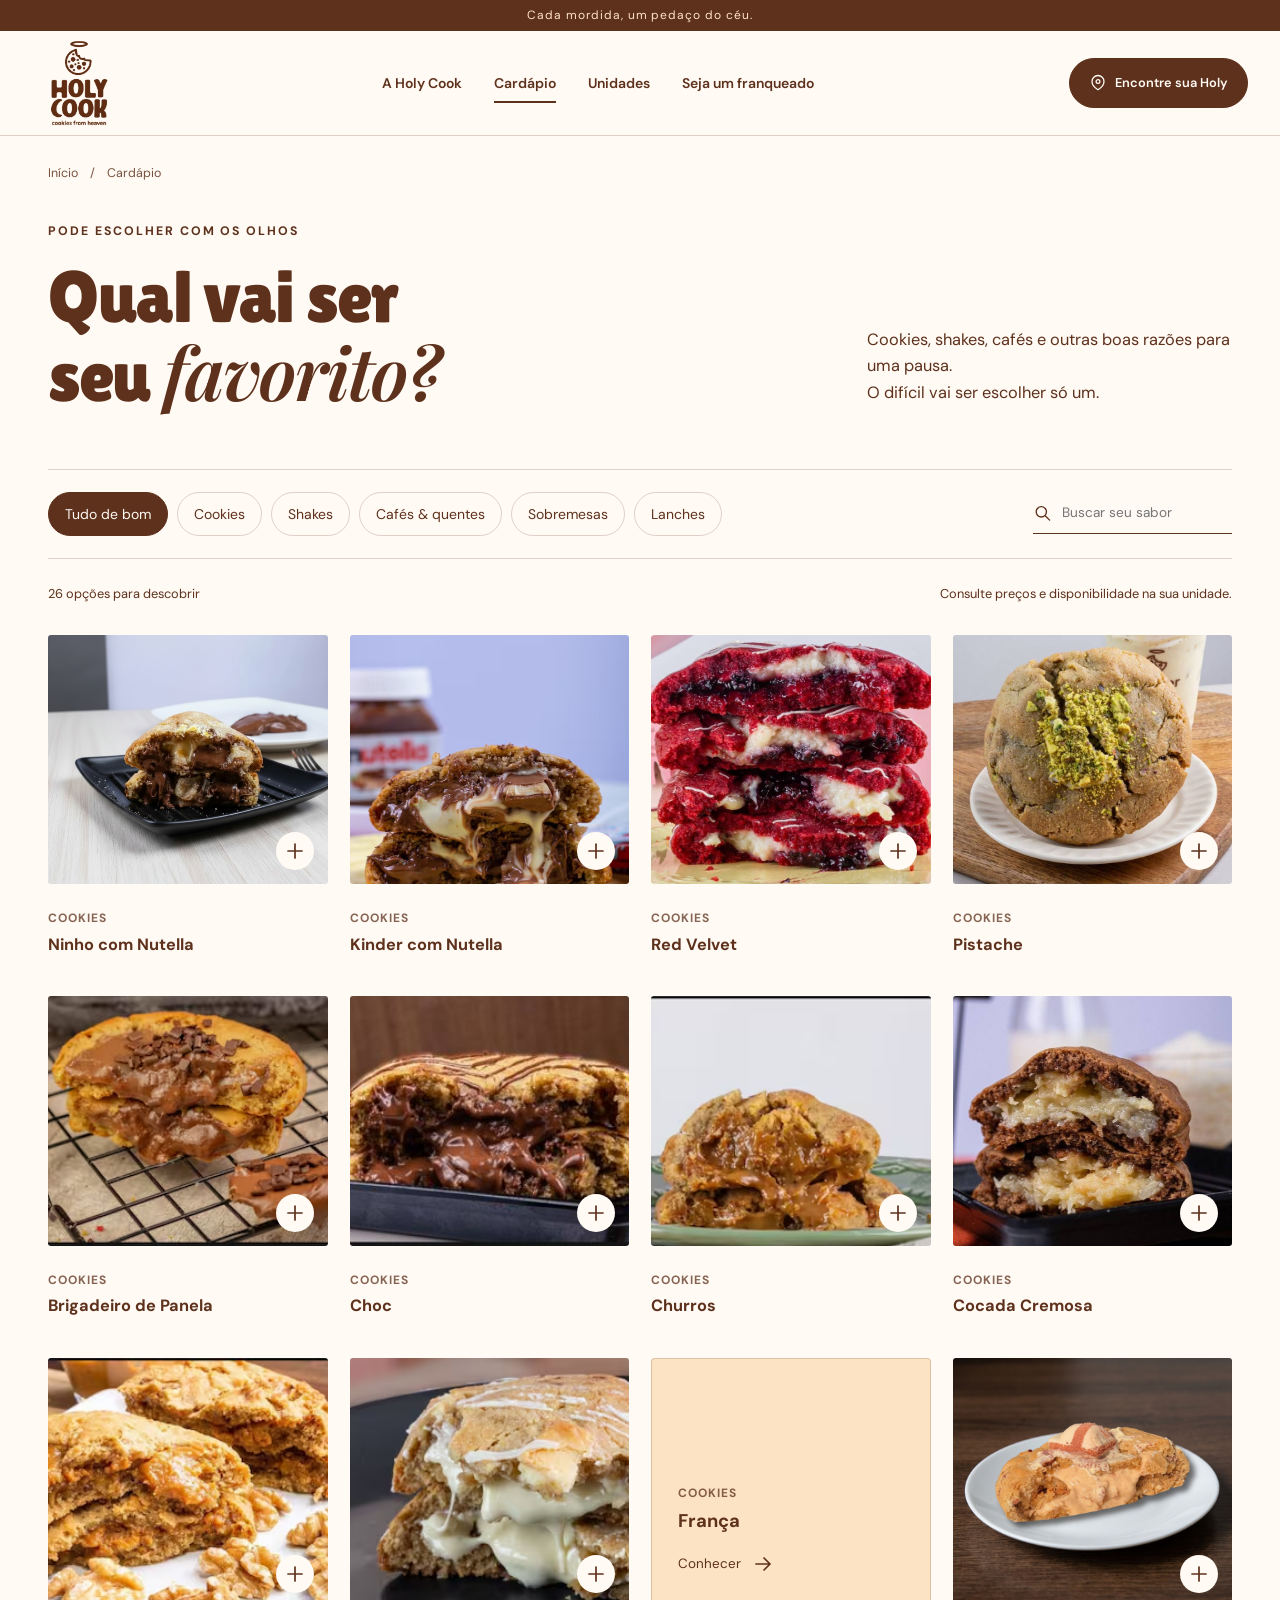
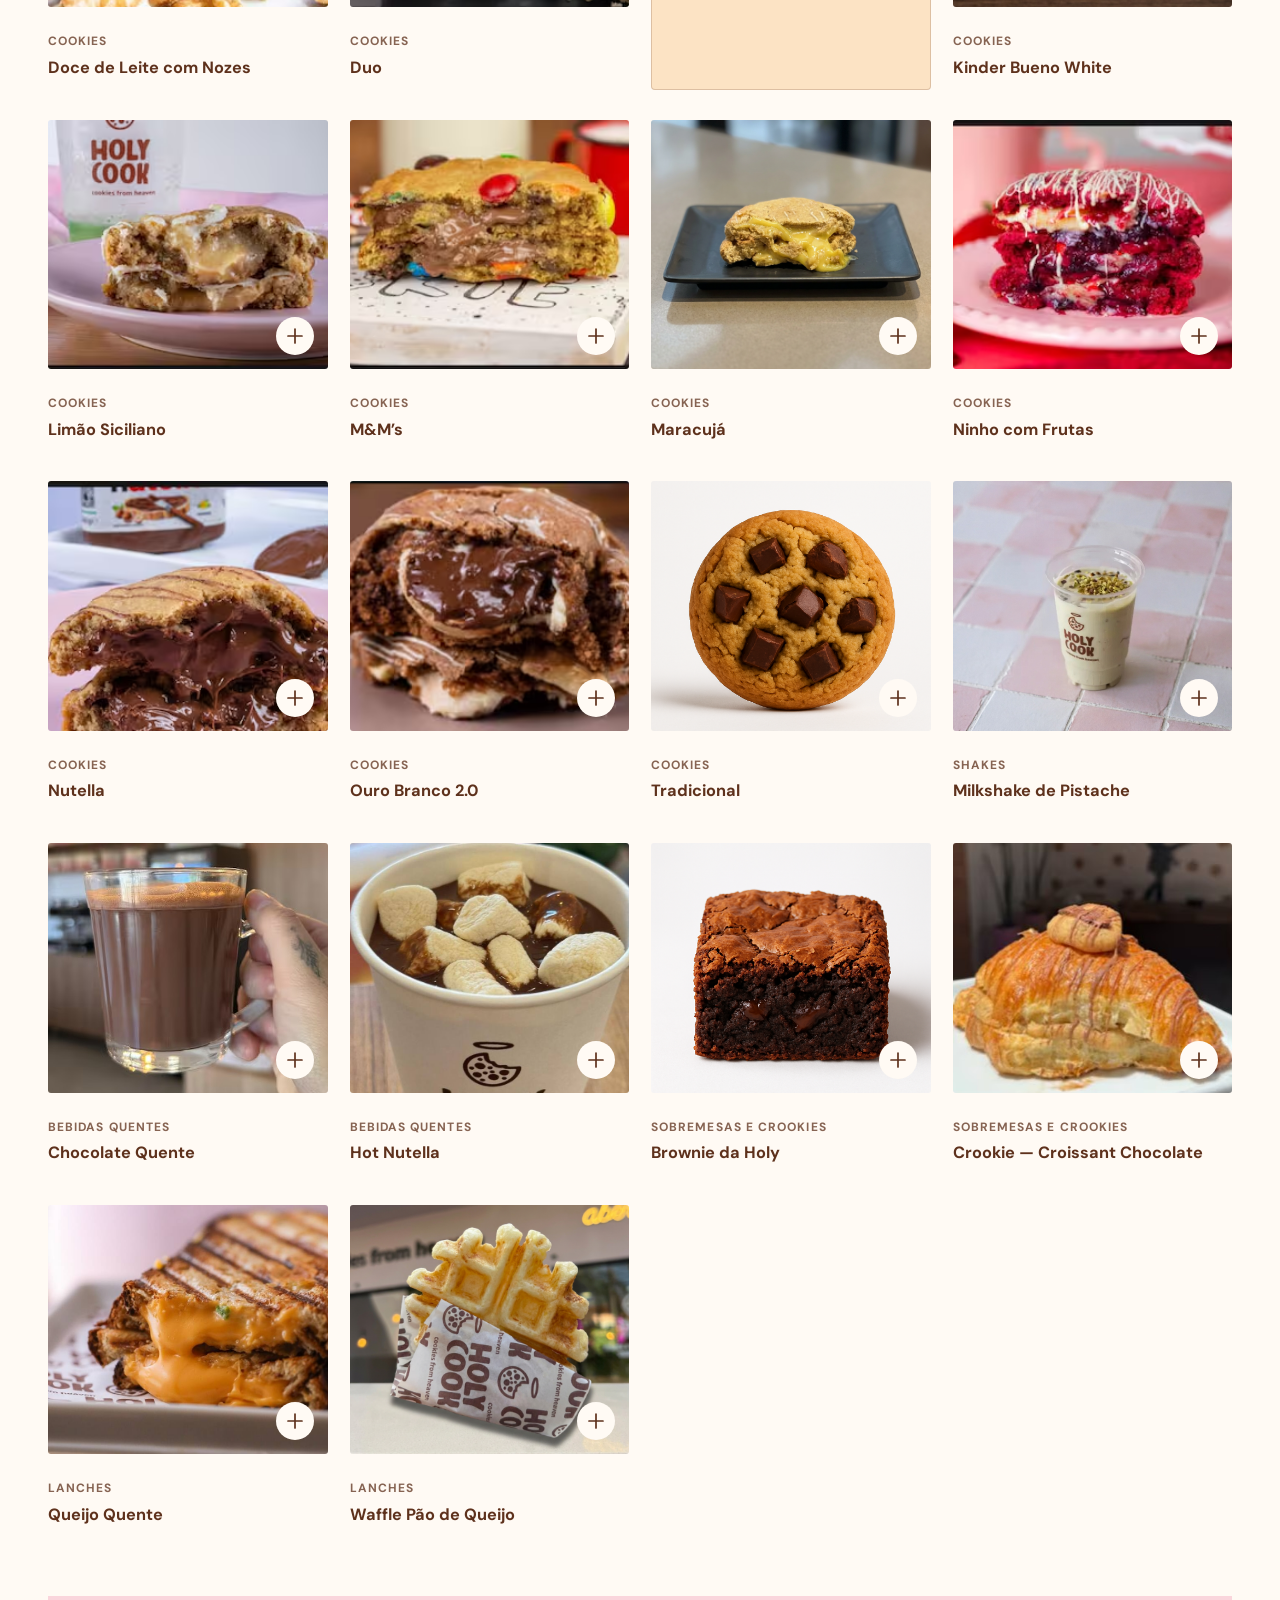
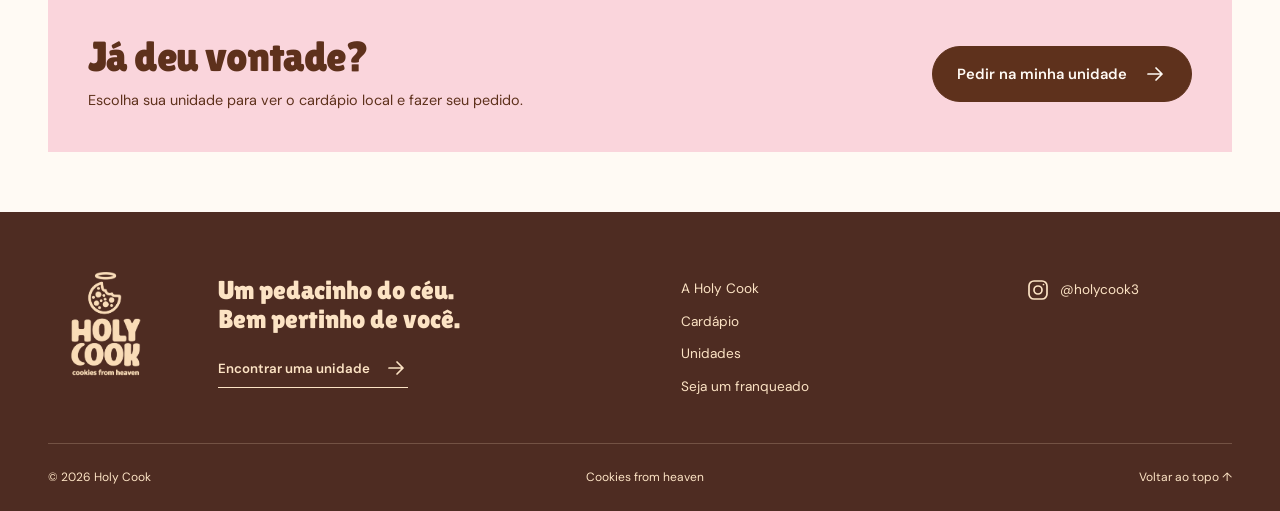
==== commit 1e3ba782: "Publica protótipo do site Holy Cook" ====
--- a/cardapio/index.html
+++ b/cardapio/index.html
@@ -1 +1 @@
-<!doctype html><html lang="pt-BR"><head><meta charset="utf-8"><meta name="viewport" content="width=device-width,initial-scale=1"><meta name="theme-color" content="#FAD5DC"><meta name="description" content="Explore os cookies, shakes, sobremesas, bebidas e lanches da Holy Cook. Escolha seu próximo favorito."><meta name="robots" content="noindex,nofollow"><title>Cardápio | Holy Cook</title><link rel="icon" type="image/svg+xml" href="../assets/favicon.svg"><link rel="stylesheet" href="../assets/style.css"><script defer src="../assets/data.js"></script><script defer src="../assets/app.js"></script></head><body data-page="cardapio" data-base="../"><a class="skip-link" href="#conteudo">Pular para o conteúdo</a><div class="top-note">Cada mordida, um pedaço do céu.</div><header class="site-header"><div class="header-inner"><a class="brand" href="../" aria-label="Holy Cook, início"><img class="brand-image" src="../assets/images/01_marca/logo-holy-cook-marrom-transparente.png" alt="Holy Cook — cookies from heaven" fetchpriority="high" loading="eager" decoding="async"></a><button class="menu-toggle" aria-label="Abrir menu" aria-expanded="false" aria-controls="main-nav"><svg class="icon " width="24" height="24" viewBox="0 0 24 24" fill="none" stroke="currentColor" stroke-width="1.7" stroke-linecap="round" stroke-linejoin="round" aria-hidden="true"><path d="M4 7h16M4 12h16M4 17h16"/></svg></button><nav id="main-nav" aria-label="Navegação principal"><a href="../a-holy-cook/"  class="">A Holy Cook</a><a href="../cardapio/" aria-current="page" class="">Cardápio</a><a href="../unidades/"  class="">Unidades</a><a href="../seja-um-franqueado/"  class="nav-franchise">Seja um franqueado<svg class="icon " width="24" height="24" viewBox="0 0 24 24" fill="none" stroke="currentColor" stroke-width="1.7" stroke-linecap="round" stroke-linejoin="round" aria-hidden="true"><path d="M5 12h14m-6-6 6 6-6 6"/></svg></a></nav><a class="button header-order" href="../unidades/"><svg class="icon " width="24" height="24" viewBox="0 0 24 24" fill="none" stroke="currentColor" stroke-width="1.7" stroke-linecap="round" stroke-linejoin="round" aria-hidden="true"><path d="M20 10c0 6-8 11-8 11S4 16 4 10a8 8 0 1 1 16 0Z"/><circle cx="12" cy="10" r="2.5"/></svg> Encontre sua Holy</a></div></header><main id="conteudo"><div class="breadcrumb container"><a href="../">Início</a><span aria-hidden="true">/</span><span>Cardápio</span></div><section class="page-intro container menu-intro"><div><p class="eyebrow">Pode escolher com os olhos</p><h1>Qual vai ser<br>seu <span class="serif">favorito?</span></h1></div><p>Cookies, shakes, cafés e outras boas razões para uma pausa.<br> O difícil vai ser escolher só um.</p></section><section class="container catalog-section"><div class="catalog-toolbar"><div class="category-filters" role="group" aria-label="Categorias do cardápio"><button class="filter active" aria-pressed="true" data-filter="Todos">Tudo de bom</button><button class="filter" aria-pressed="false" data-filter="Cookies">Cookies</button><button class="filter" aria-pressed="false" data-filter="Shakes">Shakes</button><button class="filter" aria-pressed="false" data-filter="Bebidas quentes">Cafés &amp; quentes</button><button class="filter" aria-pressed="false" data-filter="Sobremesas e crookies">Sobremesas</button><button class="filter" aria-pressed="false" data-filter="Lanches">Lanches</button><button class="filter" aria-pressed="false" data-filter="Bebidas prontas">Bebidas prontas</button></div><label class="search-field"><span class="sr-only">Buscar no cardápio</span><svg class="icon " width="24" height="24" viewBox="0 0 24 24" fill="none" stroke="currentColor" stroke-width="1.7" stroke-linecap="round" stroke-linejoin="round" aria-hidden="true"><circle cx="10.5" cy="10.5" r="6.5"/><path d="m16 16 5 5"/></svg><input id="product-search" type="search" placeholder="Buscar seu sabor" autocomplete="off"></label></div><div class="catalog-meta"><p id="product-count" role="status" aria-live="polite">38 opções para descobrir</p><p>Consulte preços e disponibilidade na sua unidade.</p></div><div id="catalog-grid" class="product-grid"><article class="product-card " data-category="Cookies" data-name="Cookie Ninho com Nutella"><button class="product-open" data-product="cookie-ninho-com-nutella" aria-label="Ver detalhes de Cookie Ninho com Nutella"><div class="product-photo"><img src="../assets/images/03_cardapio/01_cookies/cookie-ninho-com-nutella.jpg" alt="Cookie Ninho com Nutella" loading="lazy" decoding="async"><span class="product-plus"><svg class="icon " width="24" height="24" viewBox="0 0 24 24" fill="none" stroke="currentColor" stroke-width="1.7" stroke-linecap="round" stroke-linejoin="round" aria-hidden="true"><path d="M12 5v14M5 12h14"/></svg></span></div><div class="product-info"><span class="eyebrow">Cookies</span><h3>Ninho com Nutella</h3><span class="product-discover">Conhecer <svg class="icon " width="24" height="24" viewBox="0 0 24 24" fill="none" stroke="currentColor" stroke-width="1.7" stroke-linecap="round" stroke-linejoin="round" aria-hidden="true"><path d="M5 12h14m-6-6 6 6-6 6"/></svg></span></div></button></article><article class="product-card " data-category="Cookies" data-name="Cookie Kinder com Nutella"><button class="product-open" data-product="cookie-kinder-com-nutella" aria-label="Ver detalhes de Cookie Kinder com Nutella"><div class="product-photo"><img src="../assets/images/03_cardapio/01_cookies/cookie-kinder-com-nutella.jpg" alt="Cookie Kinder com Nutella" loading="lazy" decoding="async"><span class="product-plus"><svg class="icon " width="24" height="24" viewBox="0 0 24 24" fill="none" stroke="currentColor" stroke-width="1.7" stroke-linecap="round" stroke-linejoin="round" aria-hidden="true"><path d="M12 5v14M5 12h14"/></svg></span></div><div class="product-info"><span class="eyebrow">Cookies</span><h3>Kinder com Nutella</h3><span class="product-discover">Conhecer <svg class="icon " width="24" height="24" viewBox="0 0 24 24" fill="none" stroke="currentColor" stroke-width="1.7" stroke-linecap="round" stroke-linejoin="round" aria-hidden="true"><path d="M5 12h14m-6-6 6 6-6 6"/></svg></span></div></button></article><article class="product-card " data-category="Cookies" data-name="Cookie Red Velvet"><button class="product-open" data-product="cookie-red-velvet" aria-label="Ver detalhes de Cookie Red Velvet"><div class="product-photo"><img src="../assets/images/03_cardapio/01_cookies/cookie-red-velvet.jpg" alt="Cookie Red Velvet" loading="lazy" decoding="async"><span class="product-plus"><svg class="icon " width="24" height="24" viewBox="0 0 24 24" fill="none" stroke="currentColor" stroke-width="1.7" stroke-linecap="round" stroke-linejoin="round" aria-hidden="true"><path d="M12 5v14M5 12h14"/></svg></span></div><div class="product-info"><span class="eyebrow">Cookies</span><h3>Red Velvet</h3><span class="product-discover">Conhecer <svg class="icon " width="24" height="24" viewBox="0 0 24 24" fill="none" stroke="currentColor" stroke-width="1.7" stroke-linecap="round" stroke-linejoin="round" aria-hidden="true"><path d="M5 12h14m-6-6 6 6-6 6"/></svg></span></div></button></article><article class="product-card " data-category="Cookies" data-name="Cookie Pistache"><button class="product-open" data-product="cookie-pistache" aria-label="Ver detalhes de Cookie Pistache"><div class="product-photo"><img src="../assets/images/03_cardapio/01_cookies/cookie-pistache.jpg" alt="Cookie Pistache" loading="lazy" decoding="async"><span class="product-plus"><svg class="icon " width="24" height="24" viewBox="0 0 24 24" fill="none" stroke="currentColor" stroke-width="1.7" stroke-linecap="round" stroke-linejoin="round" aria-hidden="true"><path d="M12 5v14M5 12h14"/></svg></span></div><div class="product-info"><span class="eyebrow">Cookies</span><h3>Pistache</h3><span class="product-discover">Conhecer <svg class="icon " width="24" height="24" viewBox="0 0 24 24" fill="none" stroke="currentColor" stroke-width="1.7" stroke-linecap="round" stroke-linejoin="round" aria-hidden="true"><path d="M5 12h14m-6-6 6 6-6 6"/></svg></span></div></button></article><article class="product-card " data-category="Cookies" data-name="Cookie Brigadeiro de Panela"><button class="product-open" data-product="cookie-brigadeiro-de-panela" aria-label="Ver detalhes de Cookie Brigadeiro de Panela"><div class="product-photo"><img src="../assets/images/03_cardapio/01_cookies/cookie-brigadeiro-de-panela.avif" alt="Cookie Brigadeiro de Panela" loading="lazy" decoding="async"><span class="product-plus"><svg class="icon " width="24" height="24" viewBox="0 0 24 24" fill="none" stroke="currentColor" stroke-width="1.7" stroke-linecap="round" stroke-linejoin="round" aria-hidden="true"><path d="M12 5v14M5 12h14"/></svg></span></div><div class="product-info"><span class="eyebrow">Cookies</span><h3>Brigadeiro de Panela</h3><span class="product-discover">Conhecer <svg class="icon " width="24" height="24" viewBox="0 0 24 24" fill="none" stroke="currentColor" stroke-width="1.7" stroke-linecap="round" stroke-linejoin="round" aria-hidden="true"><path d="M5 12h14m-6-6 6 6-6 6"/></svg></span></div></button></article><article class="product-card " data-category="Cookies" data-name="Cookie Choc"><button class="product-open" data-product="cookie-choc" aria-label="Ver detalhes de Cookie Choc"><div class="product-photo"><img src="../assets/images/03_cardapio/01_cookies/cookie-choc.jpg" alt="Cookie Choc" loading="lazy" decoding="async"><span class="product-plus"><svg class="icon " width="24" height="24" viewBox="0 0 24 24" fill="none" stroke="currentColor" stroke-width="1.7" stroke-linecap="round" stroke-linejoin="round" aria-hidden="true"><path d="M12 5v14M5 12h14"/></svg></span></div><div class="product-info"><span class="eyebrow">Cookies</span><h3>Choc</h3><span class="product-discover">Conhecer <svg class="icon " width="24" height="24" viewBox="0 0 24 24" fill="none" stroke="currentColor" stroke-width="1.7" stroke-linecap="round" stroke-linejoin="round" aria-hidden="true"><path d="M5 12h14m-6-6 6 6-6 6"/></svg></span></div></button></article><article class="product-card " data-category="Cookies" data-name="Cookie Churros"><button class="product-open" data-product="cookie-churros" aria-label="Ver detalhes de Cookie Churros"><div class="product-photo"><img src="../assets/images/03_cardapio/01_cookies/cookie-churros.avif" alt="Cookie Churros" loading="lazy" decoding="async"><span class="product-plus"><svg class="icon " width="24" height="24" viewBox="0 0 24 24" fill="none" stroke="currentColor" stroke-width="1.7" stroke-linecap="round" stroke-linejoin="round" aria-hidden="true"><path d="M12 5v14M5 12h14"/></svg></span></div><div class="product-info"><span class="eyebrow">Cookies</span><h3>Churros</h3><span class="product-discover">Conhecer <svg class="icon " width="24" height="24" viewBox="0 0 24 24" fill="none" stroke="currentColor" stroke-width="1.7" stroke-linecap="round" stroke-linejoin="round" aria-hidden="true"><path d="M5 12h14m-6-6 6 6-6 6"/></svg></span></div></button></article><article class="product-card " data-category="Cookies" data-name="Cookie Cocada Cremosa"><button class="product-open" data-product="cookie-cocada-cremosa" aria-label="Ver detalhes de Cookie Cocada Cremosa"><div class="product-photo"><img src="../assets/images/03_cardapio/01_cookies/cookie-cocada-cremosa.jpg" alt="Cookie Cocada Cremosa" loading="lazy" decoding="async"><span class="product-plus"><svg class="icon " width="24" height="24" viewBox="0 0 24 24" fill="none" stroke="currentColor" stroke-width="1.7" stroke-linecap="round" stroke-linejoin="round" aria-hidden="true"><path d="M12 5v14M5 12h14"/></svg></span></div><div class="product-info"><span class="eyebrow">Cookies</span><h3>Cocada Cremosa</h3><span class="product-discover">Conhecer <svg class="icon " width="24" height="24" viewBox="0 0 24 24" fill="none" stroke="currentColor" stroke-width="1.7" stroke-linecap="round" stroke-linejoin="round" aria-hidden="true"><path d="M5 12h14m-6-6 6 6-6 6"/></svg></span></div></button></article><article class="product-card " data-category="Cookies" data-name="Cookie Doce de Leite com Nozes"><button class="product-open" data-product="cookie-doce-de-leite-com-nozes" aria-label="Ver detalhes de Cookie Doce de Leite com Nozes"><div class="product-photo"><img src="../assets/images/03_cardapio/01_cookies/cookie-doce-de-leite-com-nozes.avif" alt="Cookie Doce de Leite com Nozes" loading="lazy" decoding="async"><span class="product-plus"><svg class="icon " width="24" height="24" viewBox="0 0 24 24" fill="none" stroke="currentColor" stroke-width="1.7" stroke-linecap="round" stroke-linejoin="round" aria-hidden="true"><path d="M12 5v14M5 12h14"/></svg></span></div><div class="product-info"><span class="eyebrow">Cookies</span><h3>Doce de Leite com Nozes</h3><span class="product-discover">Conhecer <svg class="icon " width="24" height="24" viewBox="0 0 24 24" fill="none" stroke="currentColor" stroke-width="1.7" stroke-linecap="round" stroke-linejoin="round" aria-hidden="true"><path d="M5 12h14m-6-6 6 6-6 6"/></svg></span></div></button></article><article class="product-card " data-category="Cookies" data-name="Cookie Duo"><button class="product-open" data-product="cookie-duo" aria-label="Ver detalhes de Cookie Duo"><div class="product-photo"><img src="../assets/images/03_cardapio/01_cookies/cookie-duo.avif" alt="Cookie Duo" loading="lazy" decoding="async"><span class="product-plus"><svg class="icon " width="24" height="24" viewBox="0 0 24 24" fill="none" stroke="currentColor" stroke-width="1.7" stroke-linecap="round" stroke-linejoin="round" aria-hidden="true"><path d="M12 5v14M5 12h14"/></svg></span></div><div class="product-info"><span class="eyebrow">Cookies</span><h3>Duo</h3><span class="product-discover">Conhecer <svg class="icon " width="24" height="24" viewBox="0 0 24 24" fill="none" stroke="currentColor" stroke-width="1.7" stroke-linecap="round" stroke-linejoin="round" aria-hidden="true"><path d="M5 12h14m-6-6 6 6-6 6"/></svg></span></div></button></article><article class="product-card text-product" data-category="Cookies" data-name="Cookie França"><button class="product-open" data-product="cookie-franca" aria-label="Ver detalhes de Cookie França"><div class="product-info"><span class="eyebrow">Cookies</span><h3>França</h3><span class="product-discover">Conhecer <svg class="icon " width="24" height="24" viewBox="0 0 24 24" fill="none" stroke="currentColor" stroke-width="1.7" stroke-linecap="round" stroke-linejoin="round" aria-hidden="true"><path d="M5 12h14m-6-6 6 6-6 6"/></svg></span></div></button></article><article class="product-card " data-category="Cookies" data-name="Cookie Kinder Bueno White"><button class="product-open" data-product="cookie-kinder-bueno-white" aria-label="Ver detalhes de Cookie Kinder Bueno White"><div class="product-photo"><img src="../assets/images/03_cardapio/01_cookies/cookie-kinder-bueno-white.png" alt="Cookie Kinder Bueno White" loading="lazy" decoding="async"><span class="product-plus"><svg class="icon " width="24" height="24" viewBox="0 0 24 24" fill="none" stroke="currentColor" stroke-width="1.7" stroke-linecap="round" stroke-linejoin="round" aria-hidden="true"><path d="M12 5v14M5 12h14"/></svg></span></div><div class="product-info"><span class="eyebrow">Cookies</span><h3>Kinder Bueno White</h3><span class="product-discover">Conhecer <svg class="icon " width="24" height="24" viewBox="0 0 24 24" fill="none" stroke="currentColor" stroke-width="1.7" stroke-linecap="round" stroke-linejoin="round" aria-hidden="true"><path d="M5 12h14m-6-6 6 6-6 6"/></svg></span></div></button></article><article class="product-card " data-category="Cookies" data-name="Cookie Limão Siciliano"><button class="product-open" data-product="cookie-limao-siciliano" aria-label="Ver detalhes de Cookie Limão Siciliano"><div class="product-photo"><img src="../assets/images/03_cardapio/01_cookies/cookie-limao-siciliano.avif" alt="Cookie Limão Siciliano" loading="lazy" decoding="async"><span class="product-plus"><svg class="icon " width="24" height="24" viewBox="0 0 24 24" fill="none" stroke="currentColor" stroke-width="1.7" stroke-linecap="round" stroke-linejoin="round" aria-hidden="true"><path d="M12 5v14M5 12h14"/></svg></span></div><div class="product-info"><span class="eyebrow">Cookies</span><h3>Limão Siciliano</h3><span class="product-discover">Conhecer <svg class="icon " width="24" height="24" viewBox="0 0 24 24" fill="none" stroke="currentColor" stroke-width="1.7" stroke-linecap="round" stroke-linejoin="round" aria-hidden="true"><path d="M5 12h14m-6-6 6 6-6 6"/></svg></span></div></button></article><article class="product-card " data-category="Cookies" data-name="Cookie M&amp;M’s"><button class="product-open" data-product="cookie-m-m-s" aria-label="Ver detalhes de Cookie M&amp;M’s"><div class="product-photo"><img src="../assets/images/03_cardapio/01_cookies/cookie-m-m-s.avif" alt="Cookie M&amp;M’s" loading="lazy" decoding="async"><span class="product-plus"><svg class="icon " width="24" height="24" viewBox="0 0 24 24" fill="none" stroke="currentColor" stroke-width="1.7" stroke-linecap="round" stroke-linejoin="round" aria-hidden="true"><path d="M12 5v14M5 12h14"/></svg></span></div><div class="product-info"><span class="eyebrow">Cookies</span><h3>M&amp;M’s</h3><span class="product-discover">Conhecer <svg class="icon " width="24" height="24" viewBox="0 0 24 24" fill="none" stroke="currentColor" stroke-width="1.7" stroke-linecap="round" stroke-linejoin="round" aria-hidden="true"><path d="M5 12h14m-6-6 6 6-6 6"/></svg></span></div></button></article><article class="product-card " data-category="Cookies" data-name="Cookie Maracujá"><button class="product-open" data-product="cookie-maracuja" aria-label="Ver detalhes de Cookie Maracujá"><div class="product-photo"><img src="../assets/images/03_cardapio/01_cookies/cookie-maracuja.png" alt="Cookie Maracujá" loading="lazy" decoding="async"><span class="product-plus"><svg class="icon " width="24" height="24" viewBox="0 0 24 24" fill="none" stroke="currentColor" stroke-width="1.7" stroke-linecap="round" stroke-linejoin="round" aria-hidden="true"><path d="M12 5v14M5 12h14"/></svg></span></div><div class="product-info"><span class="eyebrow">Cookies</span><h3>Maracujá</h3><span class="product-discover">Conhecer <svg class="icon " width="24" height="24" viewBox="0 0 24 24" fill="none" stroke="currentColor" stroke-width="1.7" stroke-linecap="round" stroke-linejoin="round" aria-hidden="true"><path d="M5 12h14m-6-6 6 6-6 6"/></svg></span></div></button></article><article class="product-card " data-category="Cookies" data-name="Cookie Ninho com Frutas"><button class="product-open" data-product="cookie-ninho-com-frutas" aria-label="Ver detalhes de Cookie Ninho com Frutas"><div class="product-photo"><img src="../assets/images/03_cardapio/01_cookies/cookie-ninho-com-frutas.avif" alt="Cookie Ninho com Frutas" loading="lazy" decoding="async"><span class="product-plus"><svg class="icon " width="24" height="24" viewBox="0 0 24 24" fill="none" stroke="currentColor" stroke-width="1.7" stroke-linecap="round" stroke-linejoin="round" aria-hidden="true"><path d="M12 5v14M5 12h14"/></svg></span></div><div class="product-info"><span class="eyebrow">Cookies</span><h3>Ninho com Frutas</h3><span class="product-discover">Conhecer <svg class="icon " width="24" height="24" viewBox="0 0 24 24" fill="none" stroke="currentColor" stroke-width="1.7" stroke-linecap="round" stroke-linejoin="round" aria-hidden="true"><path d="M5 12h14m-6-6 6 6-6 6"/></svg></span></div></button></article><article class="product-card " data-category="Cookies" data-name="Cookie Nutella"><button class="product-open" data-product="cookie-nutella" aria-label="Ver detalhes de Cookie Nutella"><div class="product-photo"><img src="../assets/images/03_cardapio/01_cookies/cookie-nutella.avif" alt="Cookie Nutella" loading="lazy" decoding="async"><span class="product-plus"><svg class="icon " width="24" height="24" viewBox="0 0 24 24" fill="none" stroke="currentColor" stroke-width="1.7" stroke-linecap="round" stroke-linejoin="round" aria-hidden="true"><path d="M12 5v14M5 12h14"/></svg></span></div><div class="product-info"><span class="eyebrow">Cookies</span><h3>Nutella</h3><span class="product-discover">Conhecer <svg class="icon " width="24" height="24" viewBox="0 0 24 24" fill="none" stroke="currentColor" stroke-width="1.7" stroke-linecap="round" stroke-linejoin="round" aria-hidden="true"><path d="M5 12h14m-6-6 6 6-6 6"/></svg></span></div></button></article><article class="product-card " data-category="Cookies" data-name="Cookie Ouro Branco 2.0"><button class="product-open" data-product="cookie-ouro-branco-2-0" aria-label="Ver detalhes de Cookie Ouro Branco 2.0"><div class="product-photo"><img src="../assets/images/03_cardapio/01_cookies/cookie-ouro-branco-2-0.avif" alt="Cookie Ouro Branco 2.0" loading="lazy" decoding="async"><span class="product-plus"><svg class="icon " width="24" height="24" viewBox="0 0 24 24" fill="none" stroke="currentColor" stroke-width="1.7" stroke-linecap="round" stroke-linejoin="round" aria-hidden="true"><path d="M12 5v14M5 12h14"/></svg></span></div><div class="product-info"><span class="eyebrow">Cookies</span><h3>Ouro Branco 2.0</h3><span class="product-discover">Conhecer <svg class="icon " width="24" height="24" viewBox="0 0 24 24" fill="none" stroke="currentColor" stroke-width="1.7" stroke-linecap="round" stroke-linejoin="round" aria-hidden="true"><path d="M5 12h14m-6-6 6 6-6 6"/></svg></span></div></button></article><article class="product-card " data-category="Cookies" data-name="Cookie Tradicional"><button class="product-open" data-product="cookie-tradicional" aria-label="Ver detalhes de Cookie Tradicional"><div class="product-photo"><img src="../assets/images/03_cardapio/01_cookies/cookie-tradicional.png" alt="Cookie Tradicional" loading="lazy" decoding="async"><span class="product-plus"><svg class="icon " width="24" height="24" viewBox="0 0 24 24" fill="none" stroke="currentColor" stroke-width="1.7" stroke-linecap="round" stroke-linejoin="round" aria-hidden="true"><path d="M12 5v14M5 12h14"/></svg></span></div><div class="product-info"><span class="eyebrow">Cookies</span><h3>Tradicional</h3><span class="product-discover">Conhecer <svg class="icon " width="24" height="24" viewBox="0 0 24 24" fill="none" stroke="currentColor" stroke-width="1.7" stroke-linecap="round" stroke-linejoin="round" aria-hidden="true"><path d="M5 12h14m-6-6 6 6-6 6"/></svg></span></div></button></article><article class="product-card " data-category="Shakes" data-name="Milkshake de Pistache"><button class="product-open" data-product="milkshake-de-pistache" aria-label="Ver detalhes de Milkshake de Pistache"><div class="product-photo"><img src="../assets/images/03_cardapio/02_shakes/milkshake-de-pistache.jpg" alt="Milkshake de Pistache" loading="lazy" decoding="async"><span class="product-plus"><svg class="icon " width="24" height="24" viewBox="0 0 24 24" fill="none" stroke="currentColor" stroke-width="1.7" stroke-linecap="round" stroke-linejoin="round" aria-hidden="true"><path d="M12 5v14M5 12h14"/></svg></span></div><div class="product-info"><span class="eyebrow">Shakes</span><h3>Milkshake de Pistache</h3><span class="product-discover">Conhecer <svg class="icon " width="24" height="24" viewBox="0 0 24 24" fill="none" stroke="currentColor" stroke-width="1.7" stroke-linecap="round" stroke-linejoin="round" aria-hidden="true"><path d="M5 12h14m-6-6 6 6-6 6"/></svg></span></div></button></article><article class="product-card " data-category="Bebidas quentes" data-name="Chocolate Quente"><button class="product-open" data-product="chocolate-quente" aria-label="Ver detalhes de Chocolate Quente"><div class="product-photo"><img src="../assets/images/03_cardapio/03_bebidas_quentes/chocolate-quente.jpg" alt="Chocolate Quente" loading="lazy" decoding="async"><span class="product-plus"><svg class="icon " width="24" height="24" viewBox="0 0 24 24" fill="none" stroke="currentColor" stroke-width="1.7" stroke-linecap="round" stroke-linejoin="round" aria-hidden="true"><path d="M12 5v14M5 12h14"/></svg></span></div><div class="product-info"><span class="eyebrow">Bebidas quentes</span><h3>Chocolate Quente</h3><span class="product-discover">Conhecer <svg class="icon " width="24" height="24" viewBox="0 0 24 24" fill="none" stroke="currentColor" stroke-width="1.7" stroke-linecap="round" stroke-linejoin="round" aria-hidden="true"><path d="M5 12h14m-6-6 6 6-6 6"/></svg></span></div></button></article><article class="product-card " data-category="Bebidas quentes" data-name="Hot Nutella"><button class="product-open" data-product="hot-nutella" aria-label="Ver detalhes de Hot Nutella"><div class="product-photo"><img src="../assets/images/03_cardapio/03_bebidas_quentes/hot-nutella.jpg" alt="Hot Nutella" loading="lazy" decoding="async"><span class="product-plus"><svg class="icon " width="24" height="24" viewBox="0 0 24 24" fill="none" stroke="currentColor" stroke-width="1.7" stroke-linecap="round" stroke-linejoin="round" aria-hidden="true"><path d="M12 5v14M5 12h14"/></svg></span></div><div class="product-info"><span class="eyebrow">Bebidas quentes</span><h3>Hot Nutella</h3><span class="product-discover">Conhecer <svg class="icon " width="24" height="24" viewBox="0 0 24 24" fill="none" stroke="currentColor" stroke-width="1.7" stroke-linecap="round" stroke-linejoin="round" aria-hidden="true"><path d="M5 12h14m-6-6 6 6-6 6"/></svg></span></div></button></article><article class="product-card " data-category="Sobremesas e crookies" data-name="Brownie da Holy"><button class="product-open" data-product="brownie-da-holy" aria-label="Ver detalhes de Brownie da Holy"><div class="product-photo"><img src="../assets/images/03_cardapio/04_sobremesas_e_crookies/brownie-da-holy.png" alt="Brownie da Holy" loading="lazy" decoding="async"><span class="product-plus"><svg class="icon " width="24" height="24" viewBox="0 0 24 24" fill="none" stroke="currentColor" stroke-width="1.7" stroke-linecap="round" stroke-linejoin="round" aria-hidden="true"><path d="M12 5v14M5 12h14"/></svg></span></div><div class="product-info"><span class="eyebrow">Sobremesas e crookies</span><h3>Brownie da Holy</h3><span class="product-discover">Conhecer <svg class="icon " width="24" height="24" viewBox="0 0 24 24" fill="none" stroke="currentColor" stroke-width="1.7" stroke-linecap="round" stroke-linejoin="round" aria-hidden="true"><path d="M5 12h14m-6-6 6 6-6 6"/></svg></span></div></button></article><article class="product-card " data-category="Sobremesas e crookies" data-name="Crookie — Croissant Chocolate"><button class="product-open" data-product="crookie-croissant-chocolate" aria-label="Ver detalhes de Crookie — Croissant Chocolate"><div class="product-photo"><img src="../assets/images/03_cardapio/04_sobremesas_e_crookies/crookie-croissant-chocolate.jpg" alt="Crookie — Croissant Chocolate" loading="lazy" decoding="async"><span class="product-plus"><svg class="icon " width="24" height="24" viewBox="0 0 24 24" fill="none" stroke="currentColor" stroke-width="1.7" stroke-linecap="round" stroke-linejoin="round" aria-hidden="true"><path d="M12 5v14M5 12h14"/></svg></span></div><div class="product-info"><span class="eyebrow">Sobremesas e crookies</span><h3>Crookie — Croissant Chocolate</h3><span class="product-discover">Conhecer <svg class="icon " width="24" height="24" viewBox="0 0 24 24" fill="none" stroke="currentColor" stroke-width="1.7" stroke-linecap="round" stroke-linejoin="round" aria-hidden="true"><path d="M5 12h14m-6-6 6 6-6 6"/></svg></span></div></button></article><article class="product-card " data-category="Lanches" data-name="Queijo Quente"><button class="product-open" data-product="queijo-quente" aria-label="Ver detalhes de Queijo Quente"><div class="product-photo"><img src="../assets/images/03_cardapio/05_lanches/queijo-quente.jpg" alt="Queijo Quente" loading="lazy" decoding="async"><span class="product-plus"><svg class="icon " width="24" height="24" viewBox="0 0 24 24" fill="none" stroke="currentColor" stroke-width="1.7" stroke-linecap="round" stroke-linejoin="round" aria-hidden="true"><path d="M12 5v14M5 12h14"/></svg></span></div><div class="product-info"><span class="eyebrow">Lanches</span><h3>Queijo Quente</h3><span class="product-discover">Conhecer <svg class="icon " width="24" height="24" viewBox="0 0 24 24" fill="none" stroke="currentColor" stroke-width="1.7" stroke-linecap="round" stroke-linejoin="round" aria-hidden="true"><path d="M5 12h14m-6-6 6 6-6 6"/></svg></span></div></button></article><article class="product-card " data-category="Lanches" data-name="Waffle Pão de Queijo"><button class="product-open" data-product="waffle-pao-de-queijo" aria-label="Ver detalhes de Waffle Pão de Queijo"><div class="product-photo"><img src="../assets/images/03_cardapio/05_lanches/waffle-pao-de-queijo.png" alt="Waffle Pão de Queijo" loading="lazy" decoding="async"><span class="product-plus"><svg class="icon " width="24" height="24" viewBox="0 0 24 24" fill="none" stroke="currentColor" stroke-width="1.7" stroke-linecap="round" stroke-linejoin="round" aria-hidden="true"><path d="M12 5v14M5 12h14"/></svg></span></div><div class="product-info"><span class="eyebrow">Lanches</span><h3>Waffle Pão de Queijo</h3><span class="product-discover">Conhecer <svg class="icon " width="24" height="24" viewBox="0 0 24 24" fill="none" stroke="currentColor" stroke-width="1.7" stroke-linecap="round" stroke-linejoin="round" aria-hidden="true"><path d="M5 12h14m-6-6 6 6-6 6"/></svg></span></div></button></article><article class="product-card " data-category="Bebidas prontas" data-name="Água Mineral com Gás Minalba 510ml"><button class="product-open" data-product="agua-mineral-com-gas-minalba-510ml" aria-label="Ver detalhes de Água Mineral com Gás Minalba 510ml"><div class="product-photo"><img src="../assets/images/03_cardapio/06_bebidas_prontas/agua-mineral-com-gas-minalba-510ml.jpg" alt="Água Mineral com Gás Minalba 510ml" loading="lazy" decoding="async"><span class="product-plus"><svg class="icon " width="24" height="24" viewBox="0 0 24 24" fill="none" stroke="currentColor" stroke-width="1.7" stroke-linecap="round" stroke-linejoin="round" aria-hidden="true"><path d="M12 5v14M5 12h14"/></svg></span></div><div class="product-info"><span class="eyebrow">Bebidas prontas</span><h3>Água Mineral com Gás Minalba 510ml</h3><span class="product-discover">Conhecer <svg class="icon " width="24" height="24" viewBox="0 0 24 24" fill="none" stroke="currentColor" stroke-width="1.7" stroke-linecap="round" stroke-linejoin="round" aria-hidden="true"><path d="M5 12h14m-6-6 6 6-6 6"/></svg></span></div></button></article><article class="product-card " data-category="Bebidas prontas" data-name="Coca-Cola Original 250ml"><button class="product-open" data-product="coca-cola-original-250ml" aria-label="Ver detalhes de Coca-Cola Original 250ml"><div class="product-photo"><img src="../assets/images/03_cardapio/06_bebidas_prontas/coca-cola-original-250ml.png" alt="Coca-Cola Original 250ml" loading="lazy" decoding="async"><span class="product-plus"><svg class="icon " width="24" height="24" viewBox="0 0 24 24" fill="none" stroke="currentColor" stroke-width="1.7" stroke-linecap="round" stroke-linejoin="round" aria-hidden="true"><path d="M12 5v14M5 12h14"/></svg></span></div><div class="product-info"><span class="eyebrow">Bebidas prontas</span><h3>Coca-Cola Original 250ml</h3><span class="product-discover">Conhecer <svg class="icon " width="24" height="24" viewBox="0 0 24 24" fill="none" stroke="currentColor" stroke-width="1.7" stroke-linecap="round" stroke-linejoin="round" aria-hidden="true"><path d="M5 12h14m-6-6 6 6-6 6"/></svg></span></div></button></article><article class="product-card " data-category="Bebidas prontas" data-name="Coca-Cola Original 350ml"><button class="product-open" data-product="coca-cola-original-350ml" aria-label="Ver detalhes de Coca-Cola Original 350ml"><div class="product-photo"><img src="../assets/images/03_cardapio/06_bebidas_prontas/coca-cola-original-350ml.jpg" alt="Coca-Cola Original 350ml" loading="lazy" decoding="async"><span class="product-plus"><svg class="icon " width="24" height="24" viewBox="0 0 24 24" fill="none" stroke="currentColor" stroke-width="1.7" stroke-linecap="round" stroke-linejoin="round" aria-hidden="true"><path d="M12 5v14M5 12h14"/></svg></span></div><div class="product-info"><span class="eyebrow">Bebidas prontas</span><h3>Coca-Cola Original 350ml</h3><span class="product-discover">Conhecer <svg class="icon " width="24" height="24" viewBox="0 0 24 24" fill="none" stroke="currentColor" stroke-width="1.7" stroke-linecap="round" stroke-linejoin="round" aria-hidden="true"><path d="M5 12h14m-6-6 6 6-6 6"/></svg></span></div></button></article><article class="product-card " data-category="Bebidas prontas" data-name="Coca-Cola sem Açúcar 350ml"><button class="product-open" data-product="coca-cola-sem-acucar-350ml" aria-label="Ver detalhes de Coca-Cola sem Açúcar 350ml"><div class="product-photo"><img src="../assets/images/03_cardapio/06_bebidas_prontas/coca-cola-sem-acucar-350ml.jpg" alt="Coca-Cola sem Açúcar 350ml" loading="lazy" decoding="async"><span class="product-plus"><svg class="icon " width="24" height="24" viewBox="0 0 24 24" fill="none" stroke="currentColor" stroke-width="1.7" stroke-linecap="round" stroke-linejoin="round" aria-hidden="true"><path d="M12 5v14M5 12h14"/></svg></span></div><div class="product-info"><span class="eyebrow">Bebidas prontas</span><h3>Coca-Cola sem Açúcar 350ml</h3><span class="product-discover">Conhecer <svg class="icon " width="24" height="24" viewBox="0 0 24 24" fill="none" stroke="currentColor" stroke-width="1.7" stroke-linecap="round" stroke-linejoin="round" aria-hidden="true"><path d="M5 12h14m-6-6 6 6-6 6"/></svg></span></div></button></article><article class="product-card " data-category="Bebidas prontas" data-name="Crystal Água com Gás 500ml"><button class="product-open" data-product="crystal-agua-com-gas-500ml" aria-label="Ver detalhes de Crystal Água com Gás 500ml"><div class="product-photo"><img src="../assets/images/03_cardapio/06_bebidas_prontas/crystal-agua-com-gas-500ml.jpg" alt="Crystal Água com Gás 500ml" loading="lazy" decoding="async"><span class="product-plus"><svg class="icon " width="24" height="24" viewBox="0 0 24 24" fill="none" stroke="currentColor" stroke-width="1.7" stroke-linecap="round" stroke-linejoin="round" aria-hidden="true"><path d="M12 5v14M5 12h14"/></svg></span></div><div class="product-info"><span class="eyebrow">Bebidas prontas</span><h3>Crystal Água com Gás 500ml</h3><span class="product-discover">Conhecer <svg class="icon " width="24" height="24" viewBox="0 0 24 24" fill="none" stroke="currentColor" stroke-width="1.7" stroke-linecap="round" stroke-linejoin="round" aria-hidden="true"><path d="M5 12h14m-6-6 6 6-6 6"/></svg></span></div></button></article><article class="product-card " data-category="Bebidas prontas" data-name="Crystal Água sem Gás 500ml"><button class="product-open" data-product="crystal-agua-sem-gas-500ml" aria-label="Ver detalhes de Crystal Água sem Gás 500ml"><div class="product-photo"><img src="../assets/images/03_cardapio/06_bebidas_prontas/crystal-agua-sem-gas-500ml.png" alt="Crystal Água sem Gás 500ml" loading="lazy" decoding="async"><span class="product-plus"><svg class="icon " width="24" height="24" viewBox="0 0 24 24" fill="none" stroke="currentColor" stroke-width="1.7" stroke-linecap="round" stroke-linejoin="round" aria-hidden="true"><path d="M12 5v14M5 12h14"/></svg></span></div><div class="product-info"><span class="eyebrow">Bebidas prontas</span><h3>Crystal Água sem Gás 500ml</h3><span class="product-discover">Conhecer <svg class="icon " width="24" height="24" viewBox="0 0 24 24" fill="none" stroke="currentColor" stroke-width="1.7" stroke-linecap="round" stroke-linejoin="round" aria-hidden="true"><path d="M5 12h14m-6-6 6 6-6 6"/></svg></span></div></button></article><article class="product-card " data-category="Bebidas prontas" data-name="Del Valle Goiaba 290ml"><button class="product-open" data-product="del-valle-goiaba-290ml" aria-label="Ver detalhes de Del Valle Goiaba 290ml"><div class="product-photo"><img src="../assets/images/03_cardapio/06_bebidas_prontas/del-valle-goiaba-290ml.png" alt="Del Valle Goiaba 290ml" loading="lazy" decoding="async"><span class="product-plus"><svg class="icon " width="24" height="24" viewBox="0 0 24 24" fill="none" stroke="currentColor" stroke-width="1.7" stroke-linecap="round" stroke-linejoin="round" aria-hidden="true"><path d="M12 5v14M5 12h14"/></svg></span></div><div class="product-info"><span class="eyebrow">Bebidas prontas</span><h3>Del Valle Goiaba 290ml</h3><span class="product-discover">Conhecer <svg class="icon " width="24" height="24" viewBox="0 0 24 24" fill="none" stroke="currentColor" stroke-width="1.7" stroke-linecap="round" stroke-linejoin="round" aria-hidden="true"><path d="M5 12h14m-6-6 6 6-6 6"/></svg></span></div></button></article><article class="product-card " data-category="Bebidas prontas" data-name="Del Valle Manga 290ml"><button class="product-open" data-product="del-valle-manga-290ml" aria-label="Ver detalhes de Del Valle Manga 290ml"><div class="product-photo"><img src="../assets/images/03_cardapio/06_bebidas_prontas/del-valle-manga-290ml.png" alt="Del Valle Manga 290ml" loading="lazy" decoding="async"><span class="product-plus"><svg class="icon " width="24" height="24" viewBox="0 0 24 24" fill="none" stroke="currentColor" stroke-width="1.7" stroke-linecap="round" stroke-linejoin="round" aria-hidden="true"><path d="M12 5v14M5 12h14"/></svg></span></div><div class="product-info"><span class="eyebrow">Bebidas prontas</span><h3>Del Valle Manga 290ml</h3><span class="product-discover">Conhecer <svg class="icon " width="24" height="24" viewBox="0 0 24 24" fill="none" stroke="currentColor" stroke-width="1.7" stroke-linecap="round" stroke-linejoin="round" aria-hidden="true"><path d="M5 12h14m-6-6 6 6-6 6"/></svg></span></div></button></article><article class="product-card " data-category="Bebidas prontas" data-name="Del Valle Pêssego 290ml"><button class="product-open" data-product="del-valle-pessego-290ml" aria-label="Ver detalhes de Del Valle Pêssego 290ml"><div class="product-photo"><img src="../assets/images/03_cardapio/06_bebidas_prontas/del-valle-pessego-290ml.png" alt="Del Valle Pêssego 290ml" loading="lazy" decoding="async"><span class="product-plus"><svg class="icon " width="24" height="24" viewBox="0 0 24 24" fill="none" stroke="currentColor" stroke-width="1.7" stroke-linecap="round" stroke-linejoin="round" aria-hidden="true"><path d="M12 5v14M5 12h14"/></svg></span></div><div class="product-info"><span class="eyebrow">Bebidas prontas</span><h3>Del Valle Pêssego 290ml</h3><span class="product-discover">Conhecer <svg class="icon " width="24" height="24" viewBox="0 0 24 24" fill="none" stroke="currentColor" stroke-width="1.7" stroke-linecap="round" stroke-linejoin="round" aria-hidden="true"><path d="M5 12h14m-6-6 6 6-6 6"/></svg></span></div></button></article><article class="product-card " data-category="Bebidas prontas" data-name="Del Valle Uva 290ml"><button class="product-open" data-product="del-valle-uva-290ml" aria-label="Ver detalhes de Del Valle Uva 290ml"><div class="product-photo"><img src="../assets/images/03_cardapio/06_bebidas_prontas/del-valle-uva-290ml.png" alt="Del Valle Uva 290ml" loading="lazy" decoding="async"><span class="product-plus"><svg class="icon " width="24" height="24" viewBox="0 0 24 24" fill="none" stroke="currentColor" stroke-width="1.7" stroke-linecap="round" stroke-linejoin="round" aria-hidden="true"><path d="M12 5v14M5 12h14"/></svg></span></div><div class="product-info"><span class="eyebrow">Bebidas prontas</span><h3>Del Valle Uva 290ml</h3><span class="product-discover">Conhecer <svg class="icon " width="24" height="24" viewBox="0 0 24 24" fill="none" stroke="currentColor" stroke-width="1.7" stroke-linecap="round" stroke-linejoin="round" aria-hidden="true"><path d="M5 12h14m-6-6 6 6-6 6"/></svg></span></div></button></article><article class="product-card " data-category="Bebidas prontas" data-name="Fanta Guaraná 350ml"><button class="product-open" data-product="fanta-guarana-350ml" aria-label="Ver detalhes de Fanta Guaraná 350ml"><div class="product-photo"><img src="../assets/images/03_cardapio/06_bebidas_prontas/fanta-guarana-350ml.png" alt="Fanta Guaraná 350ml" loading="lazy" decoding="async"><span class="product-plus"><svg class="icon " width="24" height="24" viewBox="0 0 24 24" fill="none" stroke="currentColor" stroke-width="1.7" stroke-linecap="round" stroke-linejoin="round" aria-hidden="true"><path d="M12 5v14M5 12h14"/></svg></span></div><div class="product-info"><span class="eyebrow">Bebidas prontas</span><h3>Fanta Guaraná 350ml</h3><span class="product-discover">Conhecer <svg class="icon " width="24" height="24" viewBox="0 0 24 24" fill="none" stroke="currentColor" stroke-width="1.7" stroke-linecap="round" stroke-linejoin="round" aria-hidden="true"><path d="M5 12h14m-6-6 6 6-6 6"/></svg></span></div></button></article><article class="product-card " data-category="Bebidas prontas" data-name="Sprite Original 350 ml"><button class="product-open" data-product="sprite-original-350-ml" aria-label="Ver detalhes de Sprite Original 350 ml"><div class="product-photo"><img src="../assets/images/03_cardapio/06_bebidas_prontas/sprite-original-350-ml.png" alt="Sprite Original 350 ml" loading="lazy" decoding="async"><span class="product-plus"><svg class="icon " width="24" height="24" viewBox="0 0 24 24" fill="none" stroke="currentColor" stroke-width="1.7" stroke-linecap="round" stroke-linejoin="round" aria-hidden="true"><path d="M12 5v14M5 12h14"/></svg></span></div><div class="product-info"><span class="eyebrow">Bebidas prontas</span><h3>Sprite Original 350 ml</h3><span class="product-discover">Conhecer <svg class="icon " width="24" height="24" viewBox="0 0 24 24" fill="none" stroke="currentColor" stroke-width="1.7" stroke-linecap="round" stroke-linejoin="round" aria-hidden="true"><path d="M5 12h14m-6-6 6 6-6 6"/></svg></span></div></button></article></div><div id="catalog-empty" class="empty-state" hidden><h2>Esse sabor não apareceu por aqui.</h2><p>Tente outro nome ou veja todas as categorias.</p><button class="button button-outline" id="clear-filters">Mostrar o cardápio</button></div><div class="menu-bottom"><div><h2>Já deu vontade?</h2><p>Escolha sua unidade para ver o cardápio local e fazer seu pedido.</p></div><a class="button" href="../unidades/">Pedir na minha unidade <svg class="icon " width="24" height="24" viewBox="0 0 24 24" fill="none" stroke="currentColor" stroke-width="1.7" stroke-linecap="round" stroke-linejoin="round" aria-hidden="true"><path d="M5 12h14m-6-6 6 6-6 6"/></svg></a></div><noscript><p>Ative o JavaScript para usar os filtros e abrir os detalhes. Você pode consultar o cardápio e pedir diretamente na página de unidades.</p></noscript></section></main><footer class="site-footer"><div class="container footer-main"><a class="footer-brand" href="../"><img class="brand-image" src="../assets/images/01_marca/logo-holy-cook-creme-transparente.png" alt="Holy Cook — cookies from heaven" fetchpriority="high" loading="eager" decoding="async"></a><div><p class="footer-title">Um pedacinho do céu.<br>Bem pertinho de você.</p><a class="text-link" href="../unidades/">Encontrar uma unidade <svg class="icon " width="24" height="24" viewBox="0 0 24 24" fill="none" stroke="currentColor" stroke-width="1.7" stroke-linecap="round" stroke-linejoin="round" aria-hidden="true"><path d="M5 12h14m-6-6 6 6-6 6"/></svg></a></div><nav aria-label="Navegação do rodapé"><a href="../a-holy-cook/">A Holy Cook</a><a href="../cardapio/">Cardápio</a><a href="../unidades/">Unidades</a><a href="../seja-um-franqueado/">Seja um franqueado</a></nav><a class="social-link" href="https://www.instagram.com/holycook3/" target="_blank" rel="noopener noreferrer" aria-label="Holy Cook no Instagram (abre em nova aba)"><svg class="icon " width="24" height="24" viewBox="0 0 24 24" fill="none" stroke="currentColor" stroke-width="1.7" stroke-linecap="round" stroke-linejoin="round" aria-hidden="true"><rect x="3" y="3" width="18" height="18" rx="5"/><circle cx="12" cy="12" r="4"/><path d="M17.5 6.5h.01"/></svg> @holycook3</a></div><div class="container footer-bottom"><span>© 2026 Holy Cook</span><span>Cookies from heaven</span><button class="plain-button" data-top>Voltar ao topo ↑</button></div></footer><dialog id="product-dialog" aria-labelledby="product-title"><button class="dialog-close" aria-label="Fechar detalhes"><svg class="icon " width="24" height="24" viewBox="0 0 24 24" fill="none" stroke="currentColor" stroke-width="1.7" stroke-linecap="round" stroke-linejoin="round" aria-hidden="true"><path d="m6 6 12 12M6 18 18 6"/></svg></button><div id="product-detail"><h2 id="product-title">Detalhes do produto</h2></div></dialog><div id="toast" class="toast" role="status" aria-live="polite"></div></body></html>+<!doctype html><html lang="pt-BR"><head><meta charset="utf-8"><meta name="viewport" content="width=device-width,initial-scale=1"><meta name="theme-color" content="#FAD5DC"><meta name="description" content="Explore os cookies, shakes, sobremesas, bebidas e lanches da Holy Cook. Escolha seu próximo favorito."><meta name="robots" content="noindex,nofollow"><title>Cardápio | Holy Cook</title><link rel="icon" type="image/svg+xml" href="../assets/favicon.svg"><link rel="stylesheet" href="../assets/style.css"><script defer src="../assets/data.js"></script><script defer src="../assets/app.js"></script></head><body data-page="cardapio" data-base="../"><a class="skip-link" href="#conteudo">Pular para o conteúdo</a><div class="top-note">Cada mordida, um pedaço do céu.</div><header class="site-header"><div class="header-inner"><a class="brand" href="../" aria-label="Holy Cook, início"><img class="brand-image" src="../assets/images/01_marca/logo-holy-cook-marrom-transparente.png" alt="Holy Cook — cookies from heaven" fetchpriority="high" loading="eager" decoding="async"></a><button class="menu-toggle" aria-label="Abrir menu" aria-expanded="false" aria-controls="main-nav"><svg class="icon " width="24" height="24" viewBox="0 0 24 24" fill="none" stroke="currentColor" stroke-width="1.7" stroke-linecap="round" stroke-linejoin="round" aria-hidden="true"><path d="M4 7h16M4 12h16M4 17h16"/></svg></button><nav id="main-nav" aria-label="Navegação principal"><a href="../a-holy-cook/"  class="">A Holy Cook</a><a href="../cardapio/" aria-current="page" class="">Cardápio</a><a href="../unidades/"  class="">Unidades</a><a href="../seja-um-franqueado/"  class="nav-franchise">Seja um franqueado<svg class="icon " width="24" height="24" viewBox="0 0 24 24" fill="none" stroke="currentColor" stroke-width="1.7" stroke-linecap="round" stroke-linejoin="round" aria-hidden="true"><path d="M5 12h14m-6-6 6 6-6 6"/></svg></a></nav><a class="button header-order" href="../unidades/"><svg class="icon " width="24" height="24" viewBox="0 0 24 24" fill="none" stroke="currentColor" stroke-width="1.7" stroke-linecap="round" stroke-linejoin="round" aria-hidden="true"><path d="M20 10c0 6-8 11-8 11S4 16 4 10a8 8 0 1 1 16 0Z"/><circle cx="12" cy="10" r="2.5"/></svg> Encontre sua Holy</a></div></header><main id="conteudo"><div class="breadcrumb container"><a href="../">Início</a><span aria-hidden="true">/</span><span>Cardápio</span></div><section class="page-intro container menu-intro"><div><p class="eyebrow">Pode escolher com os olhos</p><h1>Qual vai ser<br>seu <span class="serif">favorito?</span></h1></div><p>Cookies, shakes, cafés e outras boas razões para uma pausa.<br> O difícil vai ser escolher só um.</p></section><section class="container catalog-section"><div class="catalog-toolbar"><div class="category-filters" role="group" aria-label="Categorias do cardápio"><button class="filter active" aria-pressed="true" data-filter="Todos">Tudo de bom</button><button class="filter" aria-pressed="false" data-filter="Cookies">Cookies</button><button class="filter" aria-pressed="false" data-filter="Shakes">Shakes</button><button class="filter" aria-pressed="false" data-filter="Bebidas quentes">Cafés &amp; quentes</button><button class="filter" aria-pressed="false" data-filter="Sobremesas e crookies">Sobremesas</button><button class="filter" aria-pressed="false" data-filter="Lanches">Lanches</button></div><label class="search-field"><span class="sr-only">Buscar no cardápio</span><svg class="icon " width="24" height="24" viewBox="0 0 24 24" fill="none" stroke="currentColor" stroke-width="1.7" stroke-linecap="round" stroke-linejoin="round" aria-hidden="true"><circle cx="10.5" cy="10.5" r="6.5"/><path d="m16 16 5 5"/></svg><input id="product-search" type="search" placeholder="Buscar seu sabor" autocomplete="off"></label></div><div class="catalog-meta"><p id="product-count" role="status" aria-live="polite">26 opções para descobrir</p><p>Consulte preços e disponibilidade na sua unidade.</p></div><div id="catalog-grid" class="product-grid"><article class="product-card " data-category="Cookies" data-name="Cookie Ninho com Nutella"><button class="product-open" data-product="cookie-ninho-com-nutella" aria-label="Ver detalhes de Cookie Ninho com Nutella"><div class="product-photo"><img src="../assets/images/03_cardapio/01_cookies/cookie-ninho-com-nutella.jpg" alt="Cookie Ninho com Nutella" loading="lazy" decoding="async"><span class="product-plus"><svg class="icon " width="24" height="24" viewBox="0 0 24 24" fill="none" stroke="currentColor" stroke-width="1.7" stroke-linecap="round" stroke-linejoin="round" aria-hidden="true"><path d="M12 5v14M5 12h14"/></svg></span></div><div class="product-info"><span class="eyebrow">Cookies</span><h3>Ninho com Nutella</h3><span class="product-discover">Conhecer <svg class="icon " width="24" height="24" viewBox="0 0 24 24" fill="none" stroke="currentColor" stroke-width="1.7" stroke-linecap="round" stroke-linejoin="round" aria-hidden="true"><path d="M5 12h14m-6-6 6 6-6 6"/></svg></span></div></button></article><article class="product-card " data-category="Cookies" data-name="Cookie Kinder com Nutella"><button class="product-open" data-product="cookie-kinder-com-nutella" aria-label="Ver detalhes de Cookie Kinder com Nutella"><div class="product-photo"><img src="../assets/images/03_cardapio/01_cookies/cookie-kinder-com-nutella.jpg" alt="Cookie Kinder com Nutella" loading="lazy" decoding="async"><span class="product-plus"><svg class="icon " width="24" height="24" viewBox="0 0 24 24" fill="none" stroke="currentColor" stroke-width="1.7" stroke-linecap="round" stroke-linejoin="round" aria-hidden="true"><path d="M12 5v14M5 12h14"/></svg></span></div><div class="product-info"><span class="eyebrow">Cookies</span><h3>Kinder com Nutella</h3><span class="product-discover">Conhecer <svg class="icon " width="24" height="24" viewBox="0 0 24 24" fill="none" stroke="currentColor" stroke-width="1.7" stroke-linecap="round" stroke-linejoin="round" aria-hidden="true"><path d="M5 12h14m-6-6 6 6-6 6"/></svg></span></div></button></article><article class="product-card " data-category="Cookies" data-name="Cookie Red Velvet"><button class="product-open" data-product="cookie-red-velvet" aria-label="Ver detalhes de Cookie Red Velvet"><div class="product-photo"><img src="../assets/images/03_cardapio/01_cookies/cookie-red-velvet.jpg" alt="Cookie Red Velvet" loading="lazy" decoding="async"><span class="product-plus"><svg class="icon " width="24" height="24" viewBox="0 0 24 24" fill="none" stroke="currentColor" stroke-width="1.7" stroke-linecap="round" stroke-linejoin="round" aria-hidden="true"><path d="M12 5v14M5 12h14"/></svg></span></div><div class="product-info"><span class="eyebrow">Cookies</span><h3>Red Velvet</h3><span class="product-discover">Conhecer <svg class="icon " width="24" height="24" viewBox="0 0 24 24" fill="none" stroke="currentColor" stroke-width="1.7" stroke-linecap="round" stroke-linejoin="round" aria-hidden="true"><path d="M5 12h14m-6-6 6 6-6 6"/></svg></span></div></button></article><article class="product-card " data-category="Cookies" data-name="Cookie Pistache"><button class="product-open" data-product="cookie-pistache" aria-label="Ver detalhes de Cookie Pistache"><div class="product-photo"><img src="../assets/images/03_cardapio/01_cookies/cookie-pistache.jpg" alt="Cookie Pistache" loading="lazy" decoding="async"><span class="product-plus"><svg class="icon " width="24" height="24" viewBox="0 0 24 24" fill="none" stroke="currentColor" stroke-width="1.7" stroke-linecap="round" stroke-linejoin="round" aria-hidden="true"><path d="M12 5v14M5 12h14"/></svg></span></div><div class="product-info"><span class="eyebrow">Cookies</span><h3>Pistache</h3><span class="product-discover">Conhecer <svg class="icon " width="24" height="24" viewBox="0 0 24 24" fill="none" stroke="currentColor" stroke-width="1.7" stroke-linecap="round" stroke-linejoin="round" aria-hidden="true"><path d="M5 12h14m-6-6 6 6-6 6"/></svg></span></div></button></article><article class="product-card " data-category="Cookies" data-name="Cookie Brigadeiro de Panela"><button class="product-open" data-product="cookie-brigadeiro-de-panela" aria-label="Ver detalhes de Cookie Brigadeiro de Panela"><div class="product-photo"><img src="../assets/images/03_cardapio/01_cookies/cookie-brigadeiro-de-panela.avif" alt="Cookie Brigadeiro de Panela" loading="lazy" decoding="async"><span class="product-plus"><svg class="icon " width="24" height="24" viewBox="0 0 24 24" fill="none" stroke="currentColor" stroke-width="1.7" stroke-linecap="round" stroke-linejoin="round" aria-hidden="true"><path d="M12 5v14M5 12h14"/></svg></span></div><div class="product-info"><span class="eyebrow">Cookies</span><h3>Brigadeiro de Panela</h3><span class="product-discover">Conhecer <svg class="icon " width="24" height="24" viewBox="0 0 24 24" fill="none" stroke="currentColor" stroke-width="1.7" stroke-linecap="round" stroke-linejoin="round" aria-hidden="true"><path d="M5 12h14m-6-6 6 6-6 6"/></svg></span></div></button></article><article class="product-card " data-category="Cookies" data-name="Cookie Choc"><button class="product-open" data-product="cookie-choc" aria-label="Ver detalhes de Cookie Choc"><div class="product-photo"><img src="../assets/images/03_cardapio/01_cookies/cookie-choc.jpg" alt="Cookie Choc" loading="lazy" decoding="async"><span class="product-plus"><svg class="icon " width="24" height="24" viewBox="0 0 24 24" fill="none" stroke="currentColor" stroke-width="1.7" stroke-linecap="round" stroke-linejoin="round" aria-hidden="true"><path d="M12 5v14M5 12h14"/></svg></span></div><div class="product-info"><span class="eyebrow">Cookies</span><h3>Choc</h3><span class="product-discover">Conhecer <svg class="icon " width="24" height="24" viewBox="0 0 24 24" fill="none" stroke="currentColor" stroke-width="1.7" stroke-linecap="round" stroke-linejoin="round" aria-hidden="true"><path d="M5 12h14m-6-6 6 6-6 6"/></svg></span></div></button></article><article class="product-card " data-category="Cookies" data-name="Cookie Churros"><button class="product-open" data-product="cookie-churros" aria-label="Ver detalhes de Cookie Churros"><div class="product-photo"><img src="../assets/images/03_cardapio/01_cookies/cookie-churros.avif" alt="Cookie Churros" loading="lazy" decoding="async"><span class="product-plus"><svg class="icon " width="24" height="24" viewBox="0 0 24 24" fill="none" stroke="currentColor" stroke-width="1.7" stroke-linecap="round" stroke-linejoin="round" aria-hidden="true"><path d="M12 5v14M5 12h14"/></svg></span></div><div class="product-info"><span class="eyebrow">Cookies</span><h3>Churros</h3><span class="product-discover">Conhecer <svg class="icon " width="24" height="24" viewBox="0 0 24 24" fill="none" stroke="currentColor" stroke-width="1.7" stroke-linecap="round" stroke-linejoin="round" aria-hidden="true"><path d="M5 12h14m-6-6 6 6-6 6"/></svg></span></div></button></article><article class="product-card " data-category="Cookies" data-name="Cookie Cocada Cremosa"><button class="product-open" data-product="cookie-cocada-cremosa" aria-label="Ver detalhes de Cookie Cocada Cremosa"><div class="product-photo"><img src="../assets/images/03_cardapio/01_cookies/cookie-cocada-cremosa.jpg" alt="Cookie Cocada Cremosa" loading="lazy" decoding="async"><span class="product-plus"><svg class="icon " width="24" height="24" viewBox="0 0 24 24" fill="none" stroke="currentColor" stroke-width="1.7" stroke-linecap="round" stroke-linejoin="round" aria-hidden="true"><path d="M12 5v14M5 12h14"/></svg></span></div><div class="product-info"><span class="eyebrow">Cookies</span><h3>Cocada Cremosa</h3><span class="product-discover">Conhecer <svg class="icon " width="24" height="24" viewBox="0 0 24 24" fill="none" stroke="currentColor" stroke-width="1.7" stroke-linecap="round" stroke-linejoin="round" aria-hidden="true"><path d="M5 12h14m-6-6 6 6-6 6"/></svg></span></div></button></article><article class="product-card " data-category="Cookies" data-name="Cookie Doce de Leite com Nozes"><button class="product-open" data-product="cookie-doce-de-leite-com-nozes" aria-label="Ver detalhes de Cookie Doce de Leite com Nozes"><div class="product-photo"><img src="../assets/images/03_cardapio/01_cookies/cookie-doce-de-leite-com-nozes.avif" alt="Cookie Doce de Leite com Nozes" loading="lazy" decoding="async"><span class="product-plus"><svg class="icon " width="24" height="24" viewBox="0 0 24 24" fill="none" stroke="currentColor" stroke-width="1.7" stroke-linecap="round" stroke-linejoin="round" aria-hidden="true"><path d="M12 5v14M5 12h14"/></svg></span></div><div class="product-info"><span class="eyebrow">Cookies</span><h3>Doce de Leite com Nozes</h3><span class="product-discover">Conhecer <svg class="icon " width="24" height="24" viewBox="0 0 24 24" fill="none" stroke="currentColor" stroke-width="1.7" stroke-linecap="round" stroke-linejoin="round" aria-hidden="true"><path d="M5 12h14m-6-6 6 6-6 6"/></svg></span></div></button></article><article class="product-card " data-category="Cookies" data-name="Cookie Duo"><button class="product-open" data-product="cookie-duo" aria-label="Ver detalhes de Cookie Duo"><div class="product-photo"><img src="../assets/images/03_cardapio/01_cookies/cookie-duo.avif" alt="Cookie Duo" loading="lazy" decoding="async"><span class="product-plus"><svg class="icon " width="24" height="24" viewBox="0 0 24 24" fill="none" stroke="currentColor" stroke-width="1.7" stroke-linecap="round" stroke-linejoin="round" aria-hidden="true"><path d="M12 5v14M5 12h14"/></svg></span></div><div class="product-info"><span class="eyebrow">Cookies</span><h3>Duo</h3><span class="product-discover">Conhecer <svg class="icon " width="24" height="24" viewBox="0 0 24 24" fill="none" stroke="currentColor" stroke-width="1.7" stroke-linecap="round" stroke-linejoin="round" aria-hidden="true"><path d="M5 12h14m-6-6 6 6-6 6"/></svg></span></div></button></article><article class="product-card text-product" data-category="Cookies" data-name="Cookie França"><button class="product-open" data-product="cookie-franca" aria-label="Ver detalhes de Cookie França"><div class="product-info"><span class="eyebrow">Cookies</span><h3>França</h3><span class="product-discover">Conhecer <svg class="icon " width="24" height="24" viewBox="0 0 24 24" fill="none" stroke="currentColor" stroke-width="1.7" stroke-linecap="round" stroke-linejoin="round" aria-hidden="true"><path d="M5 12h14m-6-6 6 6-6 6"/></svg></span></div></button></article><article class="product-card " data-category="Cookies" data-name="Cookie Kinder Bueno White"><button class="product-open" data-product="cookie-kinder-bueno-white" aria-label="Ver detalhes de Cookie Kinder Bueno White"><div class="product-photo"><img src="../assets/images/03_cardapio/01_cookies/cookie-kinder-bueno-white.png" alt="Cookie Kinder Bueno White" loading="lazy" decoding="async"><span class="product-plus"><svg class="icon " width="24" height="24" viewBox="0 0 24 24" fill="none" stroke="currentColor" stroke-width="1.7" stroke-linecap="round" stroke-linejoin="round" aria-hidden="true"><path d="M12 5v14M5 12h14"/></svg></span></div><div class="product-info"><span class="eyebrow">Cookies</span><h3>Kinder Bueno White</h3><span class="product-discover">Conhecer <svg class="icon " width="24" height="24" viewBox="0 0 24 24" fill="none" stroke="currentColor" stroke-width="1.7" stroke-linecap="round" stroke-linejoin="round" aria-hidden="true"><path d="M5 12h14m-6-6 6 6-6 6"/></svg></span></div></button></article><article class="product-card " data-category="Cookies" data-name="Cookie Limão Siciliano"><button class="product-open" data-product="cookie-limao-siciliano" aria-label="Ver detalhes de Cookie Limão Siciliano"><div class="product-photo"><img src="../assets/images/03_cardapio/01_cookies/cookie-limao-siciliano.avif" alt="Cookie Limão Siciliano" loading="lazy" decoding="async"><span class="product-plus"><svg class="icon " width="24" height="24" viewBox="0 0 24 24" fill="none" stroke="currentColor" stroke-width="1.7" stroke-linecap="round" stroke-linejoin="round" aria-hidden="true"><path d="M12 5v14M5 12h14"/></svg></span></div><div class="product-info"><span class="eyebrow">Cookies</span><h3>Limão Siciliano</h3><span class="product-discover">Conhecer <svg class="icon " width="24" height="24" viewBox="0 0 24 24" fill="none" stroke="currentColor" stroke-width="1.7" stroke-linecap="round" stroke-linejoin="round" aria-hidden="true"><path d="M5 12h14m-6-6 6 6-6 6"/></svg></span></div></button></article><article class="product-card " data-category="Cookies" data-name="Cookie M&amp;M’s"><button class="product-open" data-product="cookie-m-m-s" aria-label="Ver detalhes de Cookie M&amp;M’s"><div class="product-photo"><img src="../assets/images/03_cardapio/01_cookies/cookie-m-m-s.avif" alt="Cookie M&amp;M’s" loading="lazy" decoding="async"><span class="product-plus"><svg class="icon " width="24" height="24" viewBox="0 0 24 24" fill="none" stroke="currentColor" stroke-width="1.7" stroke-linecap="round" stroke-linejoin="round" aria-hidden="true"><path d="M12 5v14M5 12h14"/></svg></span></div><div class="product-info"><span class="eyebrow">Cookies</span><h3>M&amp;M’s</h3><span class="product-discover">Conhecer <svg class="icon " width="24" height="24" viewBox="0 0 24 24" fill="none" stroke="currentColor" stroke-width="1.7" stroke-linecap="round" stroke-linejoin="round" aria-hidden="true"><path d="M5 12h14m-6-6 6 6-6 6"/></svg></span></div></button></article><article class="product-card " data-category="Cookies" data-name="Cookie Maracujá"><button class="product-open" data-product="cookie-maracuja" aria-label="Ver detalhes de Cookie Maracujá"><div class="product-photo"><img src="../assets/images/03_cardapio/01_cookies/cookie-maracuja.png" alt="Cookie Maracujá" loading="lazy" decoding="async"><span class="product-plus"><svg class="icon " width="24" height="24" viewBox="0 0 24 24" fill="none" stroke="currentColor" stroke-width="1.7" stroke-linecap="round" stroke-linejoin="round" aria-hidden="true"><path d="M12 5v14M5 12h14"/></svg></span></div><div class="product-info"><span class="eyebrow">Cookies</span><h3>Maracujá</h3><span class="product-discover">Conhecer <svg class="icon " width="24" height="24" viewBox="0 0 24 24" fill="none" stroke="currentColor" stroke-width="1.7" stroke-linecap="round" stroke-linejoin="round" aria-hidden="true"><path d="M5 12h14m-6-6 6 6-6 6"/></svg></span></div></button></article><article class="product-card " data-category="Cookies" data-name="Cookie Ninho com Frutas"><button class="product-open" data-product="cookie-ninho-com-frutas" aria-label="Ver detalhes de Cookie Ninho com Frutas"><div class="product-photo"><img src="../assets/images/03_cardapio/01_cookies/cookie-ninho-com-frutas.avif" alt="Cookie Ninho com Frutas" loading="lazy" decoding="async"><span class="product-plus"><svg class="icon " width="24" height="24" viewBox="0 0 24 24" fill="none" stroke="currentColor" stroke-width="1.7" stroke-linecap="round" stroke-linejoin="round" aria-hidden="true"><path d="M12 5v14M5 12h14"/></svg></span></div><div class="product-info"><span class="eyebrow">Cookies</span><h3>Ninho com Frutas</h3><span class="product-discover">Conhecer <svg class="icon " width="24" height="24" viewBox="0 0 24 24" fill="none" stroke="currentColor" stroke-width="1.7" stroke-linecap="round" stroke-linejoin="round" aria-hidden="true"><path d="M5 12h14m-6-6 6 6-6 6"/></svg></span></div></button></article><article class="product-card " data-category="Cookies" data-name="Cookie Nutella"><button class="product-open" data-product="cookie-nutella" aria-label="Ver detalhes de Cookie Nutella"><div class="product-photo"><img src="../assets/images/03_cardapio/01_cookies/cookie-nutella.avif" alt="Cookie Nutella" loading="lazy" decoding="async"><span class="product-plus"><svg class="icon " width="24" height="24" viewBox="0 0 24 24" fill="none" stroke="currentColor" stroke-width="1.7" stroke-linecap="round" stroke-linejoin="round" aria-hidden="true"><path d="M12 5v14M5 12h14"/></svg></span></div><div class="product-info"><span class="eyebrow">Cookies</span><h3>Nutella</h3><span class="product-discover">Conhecer <svg class="icon " width="24" height="24" viewBox="0 0 24 24" fill="none" stroke="currentColor" stroke-width="1.7" stroke-linecap="round" stroke-linejoin="round" aria-hidden="true"><path d="M5 12h14m-6-6 6 6-6 6"/></svg></span></div></button></article><article class="product-card " data-category="Cookies" data-name="Cookie Ouro Branco 2.0"><button class="product-open" data-product="cookie-ouro-branco-2-0" aria-label="Ver detalhes de Cookie Ouro Branco 2.0"><div class="product-photo"><img src="../assets/images/03_cardapio/01_cookies/cookie-ouro-branco-2-0.avif" alt="Cookie Ouro Branco 2.0" loading="lazy" decoding="async"><span class="product-plus"><svg class="icon " width="24" height="24" viewBox="0 0 24 24" fill="none" stroke="currentColor" stroke-width="1.7" stroke-linecap="round" stroke-linejoin="round" aria-hidden="true"><path d="M12 5v14M5 12h14"/></svg></span></div><div class="product-info"><span class="eyebrow">Cookies</span><h3>Ouro Branco 2.0</h3><span class="product-discover">Conhecer <svg class="icon " width="24" height="24" viewBox="0 0 24 24" fill="none" stroke="currentColor" stroke-width="1.7" stroke-linecap="round" stroke-linejoin="round" aria-hidden="true"><path d="M5 12h14m-6-6 6 6-6 6"/></svg></span></div></button></article><article class="product-card " data-category="Cookies" data-name="Cookie Tradicional"><button class="product-open" data-product="cookie-tradicional" aria-label="Ver detalhes de Cookie Tradicional"><div class="product-photo"><img src="../assets/images/03_cardapio/01_cookies/cookie-tradicional.png" alt="Cookie Tradicional" loading="lazy" decoding="async"><span class="product-plus"><svg class="icon " width="24" height="24" viewBox="0 0 24 24" fill="none" stroke="currentColor" stroke-width="1.7" stroke-linecap="round" stroke-linejoin="round" aria-hidden="true"><path d="M12 5v14M5 12h14"/></svg></span></div><div class="product-info"><span class="eyebrow">Cookies</span><h3>Tradicional</h3><span class="product-discover">Conhecer <svg class="icon " width="24" height="24" viewBox="0 0 24 24" fill="none" stroke="currentColor" stroke-width="1.7" stroke-linecap="round" stroke-linejoin="round" aria-hidden="true"><path d="M5 12h14m-6-6 6 6-6 6"/></svg></span></div></button></article><article class="product-card " data-category="Shakes" data-name="Milkshake de Pistache"><button class="product-open" data-product="milkshake-de-pistache" aria-label="Ver detalhes de Milkshake de Pistache"><div class="product-photo"><img src="../assets/images/03_cardapio/02_shakes/milkshake-de-pistache.jpg" alt="Milkshake de Pistache" loading="lazy" decoding="async"><span class="product-plus"><svg class="icon " width="24" height="24" viewBox="0 0 24 24" fill="none" stroke="currentColor" stroke-width="1.7" stroke-linecap="round" stroke-linejoin="round" aria-hidden="true"><path d="M12 5v14M5 12h14"/></svg></span></div><div class="product-info"><span class="eyebrow">Shakes</span><h3>Milkshake de Pistache</h3><span class="product-discover">Conhecer <svg class="icon " width="24" height="24" viewBox="0 0 24 24" fill="none" stroke="currentColor" stroke-width="1.7" stroke-linecap="round" stroke-linejoin="round" aria-hidden="true"><path d="M5 12h14m-6-6 6 6-6 6"/></svg></span></div></button></article><article class="product-card " data-category="Bebidas quentes" data-name="Chocolate Quente"><button class="product-open" data-product="chocolate-quente" aria-label="Ver detalhes de Chocolate Quente"><div class="product-photo"><img src="../assets/images/03_cardapio/03_bebidas_quentes/chocolate-quente.jpg" alt="Chocolate Quente" loading="lazy" decoding="async"><span class="product-plus"><svg class="icon " width="24" height="24" viewBox="0 0 24 24" fill="none" stroke="currentColor" stroke-width="1.7" stroke-linecap="round" stroke-linejoin="round" aria-hidden="true"><path d="M12 5v14M5 12h14"/></svg></span></div><div class="product-info"><span class="eyebrow">Bebidas quentes</span><h3>Chocolate Quente</h3><span class="product-discover">Conhecer <svg class="icon " width="24" height="24" viewBox="0 0 24 24" fill="none" stroke="currentColor" stroke-width="1.7" stroke-linecap="round" stroke-linejoin="round" aria-hidden="true"><path d="M5 12h14m-6-6 6 6-6 6"/></svg></span></div></button></article><article class="product-card " data-category="Bebidas quentes" data-name="Hot Nutella"><button class="product-open" data-product="hot-nutella" aria-label="Ver detalhes de Hot Nutella"><div class="product-photo"><img src="../assets/images/03_cardapio/03_bebidas_quentes/hot-nutella.jpg" alt="Hot Nutella" loading="lazy" decoding="async"><span class="product-plus"><svg class="icon " width="24" height="24" viewBox="0 0 24 24" fill="none" stroke="currentColor" stroke-width="1.7" stroke-linecap="round" stroke-linejoin="round" aria-hidden="true"><path d="M12 5v14M5 12h14"/></svg></span></div><div class="product-info"><span class="eyebrow">Bebidas quentes</span><h3>Hot Nutella</h3><span class="product-discover">Conhecer <svg class="icon " width="24" height="24" viewBox="0 0 24 24" fill="none" stroke="currentColor" stroke-width="1.7" stroke-linecap="round" stroke-linejoin="round" aria-hidden="true"><path d="M5 12h14m-6-6 6 6-6 6"/></svg></span></div></button></article><article class="product-card " data-category="Sobremesas e crookies" data-name="Brownie da Holy"><button class="product-open" data-product="brownie-da-holy" aria-label="Ver detalhes de Brownie da Holy"><div class="product-photo"><img src="../assets/images/03_cardapio/04_sobremesas_e_crookies/brownie-da-holy.png" alt="Brownie da Holy" loading="lazy" decoding="async"><span class="product-plus"><svg class="icon " width="24" height="24" viewBox="0 0 24 24" fill="none" stroke="currentColor" stroke-width="1.7" stroke-linecap="round" stroke-linejoin="round" aria-hidden="true"><path d="M12 5v14M5 12h14"/></svg></span></div><div class="product-info"><span class="eyebrow">Sobremesas e crookies</span><h3>Brownie da Holy</h3><span class="product-discover">Conhecer <svg class="icon " width="24" height="24" viewBox="0 0 24 24" fill="none" stroke="currentColor" stroke-width="1.7" stroke-linecap="round" stroke-linejoin="round" aria-hidden="true"><path d="M5 12h14m-6-6 6 6-6 6"/></svg></span></div></button></article><article class="product-card " data-category="Sobremesas e crookies" data-name="Crookie — Croissant Chocolate"><button class="product-open" data-product="crookie-croissant-chocolate" aria-label="Ver detalhes de Crookie — Croissant Chocolate"><div class="product-photo"><img src="../assets/images/03_cardapio/04_sobremesas_e_crookies/crookie-croissant-chocolate.jpg" alt="Crookie — Croissant Chocolate" loading="lazy" decoding="async"><span class="product-plus"><svg class="icon " width="24" height="24" viewBox="0 0 24 24" fill="none" stroke="currentColor" stroke-width="1.7" stroke-linecap="round" stroke-linejoin="round" aria-hidden="true"><path d="M12 5v14M5 12h14"/></svg></span></div><div class="product-info"><span class="eyebrow">Sobremesas e crookies</span><h3>Crookie — Croissant Chocolate</h3><span class="product-discover">Conhecer <svg class="icon " width="24" height="24" viewBox="0 0 24 24" fill="none" stroke="currentColor" stroke-width="1.7" stroke-linecap="round" stroke-linejoin="round" aria-hidden="true"><path d="M5 12h14m-6-6 6 6-6 6"/></svg></span></div></button></article><article class="product-card " data-category="Lanches" data-name="Queijo Quente"><button class="product-open" data-product="queijo-quente" aria-label="Ver detalhes de Queijo Quente"><div class="product-photo"><img src="../assets/images/03_cardapio/05_lanches/queijo-quente.jpg" alt="Queijo Quente" loading="lazy" decoding="async"><span class="product-plus"><svg class="icon " width="24" height="24" viewBox="0 0 24 24" fill="none" stroke="currentColor" stroke-width="1.7" stroke-linecap="round" stroke-linejoin="round" aria-hidden="true"><path d="M12 5v14M5 12h14"/></svg></span></div><div class="product-info"><span class="eyebrow">Lanches</span><h3>Queijo Quente</h3><span class="product-discover">Conhecer <svg class="icon " width="24" height="24" viewBox="0 0 24 24" fill="none" stroke="currentColor" stroke-width="1.7" stroke-linecap="round" stroke-linejoin="round" aria-hidden="true"><path d="M5 12h14m-6-6 6 6-6 6"/></svg></span></div></button></article><article class="product-card " data-category="Lanches" data-name="Waffle Pão de Queijo"><button class="product-open" data-product="waffle-pao-de-queijo" aria-label="Ver detalhes de Waffle Pão de Queijo"><div class="product-photo"><img src="../assets/images/03_cardapio/05_lanches/waffle-pao-de-queijo.png" alt="Waffle Pão de Queijo" loading="lazy" decoding="async"><span class="product-plus"><svg class="icon " width="24" height="24" viewBox="0 0 24 24" fill="none" stroke="currentColor" stroke-width="1.7" stroke-linecap="round" stroke-linejoin="round" aria-hidden="true"><path d="M12 5v14M5 12h14"/></svg></span></div><div class="product-info"><span class="eyebrow">Lanches</span><h3>Waffle Pão de Queijo</h3><span class="product-discover">Conhecer <svg class="icon " width="24" height="24" viewBox="0 0 24 24" fill="none" stroke="currentColor" stroke-width="1.7" stroke-linecap="round" stroke-linejoin="round" aria-hidden="true"><path d="M5 12h14m-6-6 6 6-6 6"/></svg></span></div></button></article></div><div id="catalog-empty" class="empty-state" hidden><h2>Esse sabor não apareceu por aqui.</h2><p>Tente outro nome ou veja todas as categorias.</p><button class="button button-outline" id="clear-filters">Mostrar o cardápio</button></div><div class="menu-bottom"><div><h2>Já deu vontade?</h2><p>Escolha sua unidade para ver o cardápio local e fazer seu pedido.</p></div><a class="button" href="../unidades/">Pedir na minha unidade <svg class="icon " width="24" height="24" viewBox="0 0 24 24" fill="none" stroke="currentColor" stroke-width="1.7" stroke-linecap="round" stroke-linejoin="round" aria-hidden="true"><path d="M5 12h14m-6-6 6 6-6 6"/></svg></a></div><noscript><p>Ative o JavaScript para usar os filtros e abrir os detalhes. Você pode consultar o cardápio e pedir diretamente na página de unidades.</p></noscript></section></main><footer class="site-footer"><div class="container footer-main"><a class="footer-brand" href="../"><img class="brand-image" src="../assets/images/01_marca/logo-holy-cook-creme-transparente.png" alt="Holy Cook — cookies from heaven" fetchpriority="high" loading="eager" decoding="async"></a><div><p class="footer-title">Um pedacinho do céu.<br>Bem pertinho de você.</p><a class="text-link" href="../unidades/">Encontrar uma unidade <svg class="icon " width="24" height="24" viewBox="0 0 24 24" fill="none" stroke="currentColor" stroke-width="1.7" stroke-linecap="round" stroke-linejoin="round" aria-hidden="true"><path d="M5 12h14m-6-6 6 6-6 6"/></svg></a></div><nav aria-label="Navegação do rodapé"><a href="../a-holy-cook/">A Holy Cook</a><a href="../cardapio/">Cardápio</a><a href="../unidades/">Unidades</a><a href="../seja-um-franqueado/">Seja um franqueado</a></nav><a class="social-link" href="https://www.instagram.com/holycook3/" target="_blank" rel="noopener noreferrer" aria-label="Holy Cook no Instagram (abre em nova aba)"><svg class="icon " width="24" height="24" viewBox="0 0 24 24" fill="none" stroke="currentColor" stroke-width="1.7" stroke-linecap="round" stroke-linejoin="round" aria-hidden="true"><rect x="3" y="3" width="18" height="18" rx="5"/><circle cx="12" cy="12" r="4"/><path d="M17.5 6.5h.01"/></svg> @holycook3</a></div><div class="container footer-bottom"><span>© 2026 Holy Cook</span><span>Cookies from heaven</span><button class="plain-button" data-top>Voltar ao topo ↑</button></div></footer><dialog id="product-dialog" aria-labelledby="product-title"><button class="dialog-close" aria-label="Fechar detalhes"><svg class="icon " width="24" height="24" viewBox="0 0 24 24" fill="none" stroke="currentColor" stroke-width="1.7" stroke-linecap="round" stroke-linejoin="round" aria-hidden="true"><path d="m6 6 12 12M6 18 18 6"/></svg></button><div id="product-detail"><h2 id="product-title">Detalhes do produto</h2></div></dialog><div id="toast" class="toast" role="status" aria-live="polite"></div></body></html>
--- a/assets/style.css
+++ b/assets/style.css
@@ -1,10 +1,10 @@
 @import url('./fonts.css');
 :root{--chocolate:#5e311c;--brown:#4e2c22;--pink:#fad5dc;--cream:#fce3c4;--paper:#fffaf4;--white:#fff;--coral:#e87554;--line:rgba(94,49,28,.2);--display:'Lilita One','Arial Rounded MT Bold',sans-serif;--body:'DM Sans',Arial,sans-serif;--serif:'Playfair Display',Georgia,serif}
-*{box-sizing:border-box}html{scroll-behavior:smooth;scroll-padding-top:120px}body{margin:0;background:var(--paper);color:var(--chocolate);font:400 1rem/1.6 var(--body)}body:has(dialog[open]){overflow:hidden}button,input,select,textarea{font:inherit}button,a,input{touch-action:manipulation}button,a{-webkit-tap-highlight-color:transparent}button{cursor:pointer;color:inherit}a{color:inherit;text-decoration:none}img{display:block;max-width:100%;height:auto}button{border:0}button:disabled{cursor:wait;opacity:.6}button:focus-visible,a:focus-visible,input:focus-visible,summary:focus-visible{outline:3px solid var(--chocolate);outline-offset:5px}h1,h2,h3,p{margin:0}h1,h2{font-family:var(--display);font-weight:400;line-height:1.02;letter-spacing:-.025em}h2{font-size:clamp(2.8rem,4.8vw,4.6rem)}h3{line-height:1.2}p+p{margin-top:1em}.container{width:min(1280px,calc(100% - 96px));margin-inline:auto}.section{padding-block:100px}.eyebrow{font-size:.77rem;font-weight:700;letter-spacing:.16em;text-transform:uppercase;line-height:1.6}.icon{flex-shrink:0;vertical-align:middle}.button{display:inline-flex;align-items:center;justify-content:center;gap:16px;border:1px solid var(--chocolate);border-radius:99px;padding:15px 24px;min-height:54px;background:var(--chocolate);color:var(--paper);font-size:.92rem;font-weight:600;line-height:1.3;transition:background .2s,transform .2s,box-shadow .2s}.button:hover{background:var(--brown);transform:translateY(-2px);box-shadow:0 5px 0 #5e311c15}.button-light{background:var(--pink);color:var(--chocolate);border-color:var(--pink)}.button-light:hover{background:var(--cream)}.button-outline{color:var(--chocolate);background:transparent}.button-outline:hover{background:var(--pink)}.text-link{display:inline-flex;align-items:center;gap:14px;font-weight:600;font-size:.95rem;padding:7px 0;border-bottom:1px solid currentColor;line-height:1.3}.text-link:hover .icon{transform:translateX(4px)}.text-link .icon{transition:transform .2s}.serif{font-family:var(--serif);font-style:italic;font-weight:600}.top-note{background:var(--chocolate);color:var(--cream);font-size:.75rem;letter-spacing:.08em;text-align:center;padding:6px 20px}.site-header{position:sticky;top:0;z-index:30;background:var(--paper);border-bottom:1px solid var(--line)}.header-inner{height:104px;width:min(1380px,calc(100% - 64px));margin:auto;display:flex;align-items:center;gap:32px}.brand{width:94px;flex-shrink:0}.brand-image{width:100%;aspect-ratio:1;object-fit:contain}.site-header nav{display:flex;justify-content:center;align-items:center;gap:32px;flex:1}.site-header nav a{font-size:.86rem;font-weight:600;white-space:nowrap;padding-block:12px;position:relative}.site-header nav a[aria-current=page]:after{content:'';position:absolute;left:0;right:0;bottom:3px;height:2px;background:currentColor}.nav-franchise .icon{display:none}.header-order{font-size:.8rem;padding:12px 19px;min-height:46px;gap:8px}.header-order .icon{width:18px}.menu-toggle{display:none}.hero{background:var(--pink);overflow:hidden}.hero-grid{display:grid;grid-template-columns:1fr 1fr;gap:65px;align-items:center;padding-block:60px 65px}.hero-copy h1{font-size:clamp(4.5rem,6.6vw,6.4rem);margin-top:20px;line-height:.96}.hero-copy h1 span{font-family:var(--serif);font-weight:600;letter-spacing:-.055em}.hero-description{margin-top:28px;font-size:1.05rem;line-height:1.55}.hero-actions{margin-top:32px;display:flex;flex-wrap:wrap;align-items:center;gap:20px}.hero-actions .text-link{font-size:.86rem}.hero-footnote{display:flex;align-items:center;gap:12px;margin-top:34px;font-size:.78rem}.small-line{width:29px;height:1px;background:currentColor}.hero-visual{position:relative;padding-bottom:28px}.hero-photo{width:100%;aspect-ratio:.93;object-fit:cover;border-radius:46% 46% 4px 4px}.round-sticker{position:absolute;right:-24px;top:24px;width:124px;height:124px;border-radius:50%;background:var(--cream);border:1px solid var(--chocolate);outline:7px solid var(--cream);display:flex;align-items:center;justify-content:center;flex-direction:column;transform:rotate(12deg);text-align:center;box-shadow:0 4px 15px #0001}.round-sticker span{font-size:.58rem;font-weight:700;letter-spacing:.16em}.round-sticker strong{font-family:var(--display);font-size:1.4rem;line-height:1.04;margin-block:6px;font-weight:400}.photo-caption{display:block;font-size:.72rem;position:absolute;bottom:0;right:0}.ribbon{display:flex;overflow:hidden;white-space:nowrap;gap:40px;align-items:center;padding:18px 0;background:var(--chocolate);color:var(--cream);font-size:.82rem;font-weight:500;letter-spacing:.18em}.ribbon span{flex-shrink:0}.section-heading{display:flex;justify-content:space-between;align-items:flex-end;gap:30px;margin-bottom:40px}.section-heading .eyebrow{margin-bottom:14px}.section-heading>.text-link{margin-bottom:8px}.product-grid{display:grid;grid-template-columns:repeat(4,minmax(0,1fr));gap:22px}.product-card{min-width:0}.product-open{padding:0;background:none;text-align:left;width:100%;display:block}.product-photo{aspect-ratio:1;overflow:hidden;position:relative;background:var(--cream);border-radius:3px}.product-photo img{width:100%;height:100%;object-fit:cover;transition:transform .4s}.product-open:hover img{transform:scale(1.045)}.product-plus{display:grid;place-items:center;position:absolute;bottom:14px;right:14px;width:38px;height:38px;background:var(--paper);border-radius:50%;transition:background .2s,transform .2s}.product-open:hover .product-plus{background:var(--pink);transform:rotate(90deg)}.product-info{padding:20px 0 12px}.product-info .eyebrow{font-size:.66rem;letter-spacing:.09em;opacity:.75}.product-info h3{font-size:1.14rem;margin-top:5px;font-weight:700}.product-discover{display:none}.quiet-note{font-size:.82rem;opacity:.8;margin-top:24px}.site-footer{background:var(--brown);color:var(--cream);padding:54px 0 20px}.footer-main{display:grid;grid-template-columns:120px 1.4fr 1fr .7fr;gap:50px;align-items:start}.footer-brand{width:115px}.footer-title{font-size:1.6rem;font-family:var(--display);line-height:1.12;max-width:300px;margin:10px 0 16px}.site-footer .text-link{font-size:.83rem}.site-footer nav{display:grid;gap:11px;font-size:.85rem;padding-top:12px}.social-link{display:flex;align-items:center;gap:10px;font-size:.85rem;padding-top:12px}.footer-bottom{display:flex;align-items:center;justify-content:space-between;border-top:1px solid #fce3c435;margin-top:45px;padding-top:20px;font-size:.72rem}.plain-button{background:none;color:inherit;padding:4px 0}.skip-link{position:fixed;left:12px;top:-100px;background:var(--brown);color:var(--paper);padding:12px;z-index:1000}.skip-link:focus{top:8px}.toast{position:fixed;bottom:25px;left:50%;transform:translateX(-50%);background:var(--brown);color:var(--paper);z-index:100;max-width:min(540px,90%);padding:16px 24px;border-radius:8px;display:none}.toast.visible{display:block}dialog{border:0;padding:0;background:var(--paper);color:var(--chocolate);width:min(850px,calc(100% - 32px));max-height:90dvh;border-radius:12px;box-shadow:0 20px 90px #0003}dialog::backdrop{background:#2c180fb3;backdrop-filter:blur(4px)}.dialog-close{position:absolute;right:14px;top:14px;width:42px;height:42px;border-radius:50%;display:grid;place-items:center;background:var(--paper);z-index:2;border:1px solid var(--line)}.detail-layout{display:grid;grid-template-columns:1fr 1fr}.detail-image{width:100%;height:100%;min-height:380px;object-fit:contain;background:#fff}.detail-copy{padding:58px 36px 38px}.detail-copy h2{font-size:2.5rem;margin:10px 0 20px}.detail-copy p{font-size:.94rem}.detail-copy .button{margin-top:24px;width:100%}.detail-copy .text-link{font-size:.8rem;margin-top:12px}.detail-copy .quiet-note{font-size:.75rem}
+*{box-sizing:border-box}html{scroll-behavior:smooth;scroll-padding-top:120px}body{margin:0;background:var(--paper);color:var(--chocolate);font:400 1rem/1.6 var(--body)}body:has(dialog[open]){overflow:hidden}button,input,select,textarea{font:inherit}button,a,input{touch-action:manipulation}button,a{-webkit-tap-highlight-color:transparent}button{cursor:pointer;color:inherit}a{color:inherit;text-decoration:none}img{display:block;max-width:100%;height:auto}button{border:0}button:disabled{cursor:wait;opacity:.6}button:focus-visible,a:focus-visible,input:focus-visible,summary:focus-visible{outline:3px solid var(--chocolate);outline-offset:5px}h1,h2,h3,p{margin:0}h1,h2{font-family:var(--display);font-weight:400;line-height:1.02;letter-spacing:-.025em}h2{font-size:clamp(2.8rem,4.8vw,4.6rem)}h3{line-height:1.2}p+p{margin-top:1em}.container{width:min(1280px,calc(100% - 96px));margin-inline:auto}.section{padding-block:100px}.eyebrow{font-size:.77rem;font-weight:700;letter-spacing:.16em;text-transform:uppercase;line-height:1.6}.icon{flex-shrink:0;vertical-align:middle}.button{display:inline-flex;align-items:center;justify-content:center;gap:16px;border:1px solid var(--chocolate);border-radius:99px;padding:15px 24px;min-height:54px;background:var(--chocolate);color:var(--paper);font-size:.92rem;font-weight:600;line-height:1.3;transition:background .2s,transform .2s,box-shadow .2s}.button:hover{background:var(--brown);transform:translateY(-2px);box-shadow:0 5px 0 #5e311c15}.button-light{background:var(--pink);color:var(--chocolate);border-color:var(--pink)}.button-light:hover{background:var(--cream)}.button-outline{color:var(--chocolate);background:transparent}.button-outline:hover{background:var(--pink)}.text-link{display:inline-flex;align-items:center;gap:14px;font-weight:600;font-size:.95rem;padding:7px 0;border-bottom:1px solid currentColor;line-height:1.3}.text-link:hover .icon{transform:translateX(4px)}.text-link .icon{transition:transform .2s}.serif{font-family:var(--serif);font-style:italic;font-weight:600}.top-note{background:var(--chocolate);color:var(--cream);font-size:.75rem;letter-spacing:.08em;text-align:center;padding:6px 20px}.site-header{position:sticky;top:0;z-index:30;background:var(--paper);border-bottom:1px solid var(--line)}.header-inner{height:104px;width:min(1380px,calc(100% - 64px));margin:auto;display:flex;align-items:center;gap:32px}.brand{width:94px;flex-shrink:0}.brand-image{width:100%;aspect-ratio:1;object-fit:contain}.site-header nav{display:flex;justify-content:center;align-items:center;gap:32px;flex:1}.site-header nav a{font-size:.86rem;font-weight:600;white-space:nowrap;padding-block:12px;position:relative}.site-header nav a[aria-current=page]:after{content:'';position:absolute;left:0;right:0;bottom:3px;height:2px;background:currentColor}.nav-franchise .icon{display:none}.header-order{font-size:.8rem;padding:12px 19px;min-height:46px;gap:8px}.header-order .icon{width:18px}.menu-toggle{display:none}.hero{background:var(--pink);overflow:hidden}.hero-grid{display:grid;grid-template-columns:1fr 1fr;gap:65px;align-items:center;padding-block:60px 65px}.hero-copy h1{font-size:clamp(4.5rem,6.6vw,6.4rem);margin-top:20px;line-height:.96}.hero-copy h1 span{font-family:var(--serif);font-weight:600;letter-spacing:-.055em}.hero-description{margin-top:28px;font-size:1.05rem;line-height:1.55}.hero-actions{margin-top:32px;display:flex;flex-wrap:wrap;align-items:center;gap:20px}.hero-actions .text-link{font-size:.86rem}.hero-footnote{display:flex;align-items:center;gap:12px;margin-top:34px;font-size:.78rem}.small-line{width:29px;height:1px;background:currentColor}.hero-visual{position:relative;padding-bottom:28px}.hero-photo{width:100%;aspect-ratio:.93;object-fit:cover;border-radius:46% 46% 4px 4px}.round-sticker{position:absolute;right:-24px;top:24px;width:124px;height:124px;border-radius:50%;background:var(--cream);border:1px solid var(--chocolate);outline:7px solid var(--cream);display:flex;align-items:center;justify-content:center;flex-direction:column;transform:rotate(12deg);text-align:center;box-shadow:0 4px 15px #0001}.round-sticker span{font-size:.58rem;font-weight:700;letter-spacing:.16em}.round-sticker strong{font-family:var(--display);font-size:1.4rem;line-height:1.04;margin-block:6px;font-weight:400}.photo-caption{display:block;font-size:.72rem;position:absolute;bottom:0;right:0}.ribbon{width:100%;overflow:hidden;background:var(--chocolate);color:var(--cream);font-size:.82rem;font-weight:500;letter-spacing:.18em}.ribbon-track{display:flex;width:max-content;will-change:transform;animation:ribbon-scroll 32s linear infinite}.ribbon-group{display:flex;align-items:center;flex-shrink:0;gap:40px;padding:18px 40px 18px 0;white-space:nowrap}.ribbon span{flex-shrink:0}@keyframes ribbon-scroll{to{transform:translateX(-50%)}}@media(prefers-reduced-motion:reduce){.ribbon-track{animation:none}}.section-heading{display:flex;justify-content:space-between;align-items:flex-end;gap:30px;margin-bottom:40px}.section-heading .eyebrow{margin-bottom:14px}.section-heading>.text-link{margin-bottom:8px}.product-grid{display:grid;grid-template-columns:repeat(4,minmax(0,1fr));gap:22px}.product-card{min-width:0}.product-open{padding:0;background:none;text-align:left;width:100%;display:block}.product-photo{aspect-ratio:1;overflow:hidden;position:relative;background:var(--cream);border-radius:3px}.product-photo img{width:100%;height:100%;object-fit:cover;transition:transform .4s}.product-open:hover img{transform:scale(1.045)}.product-plus{display:grid;place-items:center;position:absolute;bottom:14px;right:14px;width:38px;height:38px;background:var(--paper);border-radius:50%;transition:background .2s,transform .2s}.product-open:hover .product-plus{background:var(--pink);transform:rotate(90deg)}.product-info{padding:20px 0 12px}.product-info .eyebrow{font-size:.66rem;letter-spacing:.09em;opacity:.75}.product-info h3{font-size:1.14rem;margin-top:5px;font-weight:700}.product-discover{display:none}.quiet-note{font-size:.82rem;opacity:.8;margin-top:24px}.site-footer{background:var(--brown);color:var(--cream);padding:54px 0 20px}.footer-main{display:grid;grid-template-columns:120px 1.4fr 1fr .7fr;gap:50px;align-items:start}.footer-brand{width:115px}.footer-title{font-size:1.6rem;font-family:var(--display);line-height:1.12;max-width:300px;margin:10px 0 16px}.site-footer .text-link{font-size:.83rem}.site-footer nav{display:grid;gap:11px;font-size:.85rem;padding-top:12px}.social-link{display:flex;align-items:center;gap:10px;font-size:.85rem;padding-top:12px}.footer-bottom{display:flex;align-items:center;justify-content:space-between;border-top:1px solid #fce3c435;margin-top:45px;padding-top:20px;font-size:.72rem}.plain-button{background:none;color:inherit;padding:4px 0}.skip-link{position:fixed;left:12px;top:-100px;background:var(--brown);color:var(--paper);padding:12px;z-index:1000}.skip-link:focus{top:8px}.toast{position:fixed;bottom:25px;left:50%;transform:translateX(-50%);background:var(--brown);color:var(--paper);z-index:100;max-width:min(540px,90%);padding:16px 24px;border-radius:8px;display:none}.toast.visible{display:block}dialog{border:0;padding:0;background:var(--paper);color:var(--chocolate);width:min(850px,calc(100% - 32px));max-height:90dvh;border-radius:12px;box-shadow:0 20px 90px #0003}dialog::backdrop{background:#2c180fb3;backdrop-filter:blur(4px)}.dialog-close{position:absolute;right:14px;top:14px;width:42px;height:42px;border-radius:50%;display:grid;place-items:center;background:var(--paper);z-index:2;border:1px solid var(--line)}.detail-layout{display:grid;grid-template-columns:1fr 1fr}.detail-image{width:100%;height:100%;min-height:380px;object-fit:contain;background:#fff}.detail-copy{padding:58px 36px 38px}.detail-copy h2{font-size:2.5rem;margin:10px 0 20px}.detail-copy p{font-size:.94rem}.detail-copy .button{margin-top:24px;width:100%}.detail-copy .text-link{font-size:.8rem;margin-top:12px}.detail-copy .quiet-note{font-size:.75rem}
 @media(min-width:1600px){.hero-grid{gap:70px}.hero-photo{max-height:610px}.hero-copy h1{font-size:6rem}}
 @media(max-width:1100px){.container{width:calc(100% - 64px)}.site-header nav{gap:22px}.header-inner{gap:20px}.header-order{display:none}.hero-grid{gap:38px}.hero-copy h1{font-size:5.2rem}.hero-actions{gap:14px}.hero-actions .button{font-size:.84rem}.footer-main{grid-template-columns:100px 1.3fr 1fr;gap:30px}.social-link{grid-column:2}.section{padding-block:76px}}
-@media(max-width:760px){.container{width:calc(100% - 40px)}.header-inner{width:calc(100% - 32px);height:80px;justify-content:space-between}.brand{width:71px}.header-order{display:inline-flex;margin-left:auto;padding:10px 14px;min-height:40px;font-size:.73rem}.header-order .icon{width:16px}.menu-toggle{display:grid;place-items:center;order:3;background:transparent;padding:9px}.site-header nav{display:none;position:absolute;top:80px;left:0;right:0;background:var(--paper);box-shadow:0 10px 20px #4e2c2210;padding:20px 28px;align-items:stretch;gap:3px;border-top:1px solid var(--line)}.site-header nav.is-open{display:flex;flex-direction:column}.site-header nav a{font-size:1rem}.site-header nav a[aria-current=page]:after{right:auto;width:40px}.top-note{font-size:.68rem;padding:5px 14px}.hero-grid{grid-template-columns:1fr;gap:30px;padding-block:35px 34px}.hero-copy h1{font-size:clamp(3.6rem,12.5vw,5.8rem);margin-top:14px}.hero-copy h1 br:nth-of-type(2){display:none}.hero-copy h1 span:before{content:' '}.hero-description{font-size:.96rem;margin-top:19px}.hero-description br{display:none}.hero-actions{margin-top:23px;gap:18px}.hero-actions .button{font-size:.86rem}.hero-footnote{display:none}.hero-visual{width:87%;margin:auto}.hero-photo{aspect-ratio:1.18;border-radius:44% 44% 3px 3px;object-position:50% 43%}.round-sticker{width:96px;height:96px;right:-15px;top:15px;outline-width:5px}.round-sticker strong{font-size:1.12rem;margin-block:4px}.round-sticker span{font-size:.48rem}.photo-caption{font-size:.62rem;right:0}.ribbon{padding-block:14px;gap:24px;font-size:.68rem}.section{padding-block:55px}h2{font-size:2.7rem}.section-heading{margin-bottom:25px;gap:16px;align-items:flex-start;flex-wrap:wrap}.section-heading .text-link{font-size:.83rem}.product-grid{grid-template-columns:repeat(2,minmax(0,1fr));gap:20px 14px}.product-info{padding-top:12px}.product-info h3{font-size:1rem}.product-info .eyebrow{font-size:.58rem}.product-plus{width:32px;height:32px;bottom:10px;right:10px}.product-plus .icon{width:18px}.quiet-note{font-size:.76rem}.footer-main{grid-template-columns:80px 1fr;gap:25px}.footer-brand{width:80px}.footer-title{font-size:1.5rem;margin-top:0}.site-footer nav{grid-column:1/-1;display:grid;grid-template-columns:1fr 1fr;border-top:1px solid #fce3c435;padding-top:24px}.social-link{grid-column:1/-1;padding-top:0}.footer-bottom{gap:12px;flex-wrap:wrap;font-size:.65rem;margin-top:28px}.detail-layout{grid-template-columns:1fr}.detail-image{min-height:0;height:280px}.detail-copy{padding:28px}.detail-copy h2{font-size:2.2rem}.detail-copy .button{margin-top:20px}}
-.sr-only{position:absolute;width:1px;height:1px;padding:0;margin:-1px;overflow:hidden;clip:rect(0,0,0,0);white-space:nowrap;border:0}[hidden]{display:none!important}.experience-section{background:var(--cream);padding:85px 0}.experience-grid{display:grid;grid-template-columns:1fr 1fr;gap:100px;align-items:center}.experience-images{position:relative;padding:0 70px 70px 0}.experience-main{width:100%;aspect-ratio:.88;object-fit:cover;border-radius:48% 48% 4px 4px}.experience-small{width:44%;aspect-ratio:1;object-fit:cover;position:absolute;right:0;bottom:0;border:8px solid var(--cream);transform:rotate(8deg)}.image-label{font-family:var(--serif);font-size:1rem;font-style:italic;position:absolute;bottom:20px;left:0;max-width:55%;line-height:1.2}.experience-copy h2{margin:18px 0 25px}.experience-copy p:not(.eyebrow){max-width:420px}.experience-copy .button{margin-top:28px}.story-teaser{display:grid;grid-template-columns:1fr 1fr;gap:90px;align-items:center}.story-teaser h2{margin-top:15px}.story-teaser>div:last-child{max-width:440px}.story-teaser .text-link{margin-top:25px}.location-teaser{background:var(--brown);color:var(--cream);padding:70px 0}.location-grid{display:grid;grid-template-columns:1fr 1fr;align-items:center;gap:100px}.location-grid h2{margin:18px 0 24px}.location-grid p:not(.eyebrow){max-width:340px}.location-grid .button{margin-top:30px}.location-grid figure{margin:0}.location-grid img{aspect-ratio:1.35;object-fit:cover;object-position:center 40%;border-radius:3px}.location-grid figcaption{font-size:.74rem;margin-top:10px;opacity:.8}.franchise-strip{display:flex;align-items:center;justify-content:space-between;gap:40px;padding-block:70px}.franchise-strip h2{margin-top:16px;font-size:3.5rem}.breadcrumb{display:flex;gap:12px;padding-top:28px;font-size:.78rem;color:#77533f}.breadcrumb a:hover{text-decoration:underline}.page-intro{display:flex;align-items:flex-end;justify-content:space-between;gap:50px;padding-block:38px 55px}.page-intro h1{font-size:clamp(3.5rem,5.7vw,5.6rem);margin-top:18px}.page-intro>p{max-width:365px;margin-bottom:8px;font-size:1.02rem}.catalog-section{padding-bottom:60px}.catalog-toolbar{border-top:1px solid var(--line);border-bottom:1px solid var(--line);padding:22px 0;display:flex;gap:20px;align-items:center;flex-wrap:wrap}.category-filters{display:flex;gap:9px;flex-wrap:wrap;flex:1}.filter{background:transparent;border:1px solid var(--line);border-radius:30px;padding:10px 16px;font-size:.84rem;white-space:nowrap;min-height:42px;transition:background .2s}.filter.active{background:var(--chocolate);color:var(--paper);border-color:var(--chocolate)}.filter:not(.active):hover{background:var(--pink)}.search-field{display:flex;align-items:center;border-bottom:1px solid var(--chocolate);gap:8px;padding:8px 0;max-width:220px}.search-field input{border:0;background:none;width:100%;min-width:0;color:var(--chocolate);outline:none;font-size:.85rem}.search-field:focus-within{outline:2px solid var(--chocolate);outline-offset:5px}.search-field .icon{width:19px}.catalog-meta{display:flex;justify-content:space-between;gap:20px;font-size:.78rem;margin:25px 0 30px}.catalog-meta p+p{margin-top:0}.catalog-section .product-grid{row-gap:30px}.catalog-section .product-photo{aspect-ratio:1.12}.catalog-section .product-info h3{font-size:1.02rem}.catalog-section .product-card:has([data-product^="del-valle"]) .product-photo,.catalog-section [data-category="Bebidas prontas"] .product-photo{background:#fff}.catalog-section [data-category="Bebidas prontas"] img{object-fit:contain;padding:8px}.text-product{display:flex;align-items:center;padding:26px;border:1px solid var(--line);border-radius:4px;background:var(--cream);min-height:180px}.text-product .product-discover{display:flex;align-items:center;gap:10px;margin-top:20px;font-size:.84rem}.empty-state{padding:65px 25px;text-align:center;max-width:650px;margin:auto}.empty-state h2{font-size:2.6rem}.empty-state p{margin:16px 0 25px}.menu-bottom{margin-top:60px;padding:40px;background:var(--pink);display:flex;align-items:center;justify-content:space-between;gap:30px}.menu-bottom h2{font-size:2.6rem}.menu-bottom p{font-size:.9rem;margin-top:10px}.about-opening{display:grid;grid-template-columns:1.15fr 1fr;gap:90px;align-items:center;padding-block:45px 85px}.about-opening h1{font-size:clamp(3.4rem,5.5vw,5.4rem);margin:20px 0 28px}.lead{font-size:1.12rem;max-width:370px}.about-product{position:relative;padding-bottom:22px}.about-product img{width:100%;aspect-ratio:.95;object-fit:cover;border-radius:46% 46% 3px 3px}.photo-tag{position:absolute;bottom:4px;left:30px;right:30px;text-align:center;background:var(--pink);padding:14px;font:1.2rem var(--display);transform:rotate(-4deg)}.story-section{background:var(--pink);padding:75px 0}.story-grid{display:grid;grid-template-columns:1fr 1.2fr;gap:110px;align-items:center}.year-mark{display:flex;flex-direction:column;align-items:flex-start}.year-mark strong{font:clamp(6rem,10vw,10rem)/1 var(--display);letter-spacing:-.06em}.year-mark>span:last-child{font-family:var(--serif);font-size:1.65rem;font-style:italic}.story-grid h2{margin:20px 0 30px}.story-grid p{max-width:560px}.story-grid .text-link{margin-top:28px}.about-place{display:grid;grid-template-columns:1fr 1fr;gap:100px;align-items:center}.about-place figure{margin:0}.about-place figure img{width:100%;aspect-ratio:1.05;object-fit:cover}.about-place figcaption{font-size:.75rem;margin-top:9px}.about-place h2{margin:18px 0 25px}.about-place p{max-width:390px}.about-place .button{margin-top:26px}.instagram-band{background:var(--cream);padding:50px 0}.instagram-band>.container{display:flex;align-items:center;justify-content:space-between;gap:30px}.instagram-band h2{font-size:2.7rem;margin-top:12px;max-width:650px}.franchise-opening{padding:45px 0 85px}.franchise-grid{display:grid;grid-template-columns:1fr 1fr;gap:100px;align-items:start}.franchise-copy h1{font-size:clamp(3rem,4.6vw,4.7rem);margin:20px 0 28px}.franchise-copy>p:not(.eyebrow){max-width:470px}.franchise-photo{margin-top:32px;position:relative}.franchise-photo img{width:100%;aspect-ratio:1.7;object-fit:cover;object-position:50% 40%}.franchise-photo span{position:absolute;bottom:14px;left:14px;background:var(--paper);padding:5px 12px;font-size:.68rem;border-radius:30px}.franchise-form-wrap{padding:40px;background:var(--pink);border-radius:4px}.franchise-form-wrap h2{font-size:2.7rem;margin-top:12px}.form-intro{font-size:.9rem;margin-top:18px}.demo-notice{font-size:.79rem;background:#fff7;border:1px solid #5e311c20;border-radius:3px;padding:12px 15px;margin:22px 0}.form-field{margin-bottom:16px}.form-field label{display:block;font-size:.85rem;font-weight:600;margin-bottom:6px}.form-field input{border:1px solid #5e311c4a;background:var(--paper);border-radius:4px;padding:12px 14px;color:var(--brown);width:100%;height:49px;font-size:1rem}.form-field input[aria-invalid=true]{border:2px solid #a42b30}.field-error{display:block;color:#8b2128;font-size:.8rem;margin-top:4px}.field-error:empty{display:none}.form-required{font-size:.73rem;margin:0 0 18px}.franchise-form-wrap .button{width:100%}#form-status{font-size:.88rem;margin-top:16px}#form-status:empty{display:none}#form-status.success{padding:16px;background:var(--paper);border-left:3px solid var(--chocolate)}.franchise-values{border-top:1px solid var(--line);display:grid;grid-template-columns:1.3fr 1fr 1fr;gap:50px}.franchise-values h2{font-size:3rem;margin-top:18px}.franchise-value{padding-top:8px}.franchise-value>span{font-size:.76rem;text-transform:uppercase;letter-spacing:.08em}.franchise-value h3{font-size:1.35rem;margin:22px 0 15px}.franchise-value p{font-size:.92rem}.locator-section{padding-bottom:60px}.locator-controls{display:flex;gap:20px;align-items:center;padding:24px;background:var(--pink);border-radius:4px;flex-wrap:wrap}.location-search{display:flex;align-items:center;gap:12px;background:var(--paper);border:1px solid var(--line);padding:6px 6px 6px 17px;flex:1;min-width:230px;border-radius:99px}.location-search input{width:100%;min-width:0;border:0;outline:none;background:none;color:var(--chocolate);font-size:.95rem}.location-search:focus-within{outline:2px solid var(--chocolate);outline-offset:3px}.location-search .button{padding:12px 24px;min-height:44px}.control-or{font-size:.84rem}.clear-location{font-size:.82rem;text-decoration:underline}.locator-status{margin:22px 0;font-size:.88rem;min-height:1.6em}.locator-grid{display:grid;grid-template-columns:1fr 1.18fr;gap:32px;align-items:start}.unit-list{display:grid;gap:18px}.unit-card{border:1px solid var(--line);padding:25px;border-radius:4px;position:relative;background:var(--paper);scroll-margin-top:125px;transition:border-color .2s,background .2s}.unit-card.is-selected{border:2px solid var(--chocolate);padding:24px;background:#fce3c430}.unit-card-heading{display:flex;gap:16px;align-items:flex-start}.unit-card h2{font-family:var(--body);font-size:1.2rem;font-weight:700;letter-spacing:-.025em;margin-top:5px}.unit-card .eyebrow{font-size:.66rem;letter-spacing:.08em}.unit-number{border:1px solid var(--line);border-radius:50%;width:36px;height:36px;display:grid;place-items:center;flex-shrink:0;font-size:.8rem;margin-top:2px}.unit-address{font-size:.87rem;margin-top:18px;line-height:1.55}.unit-hours{font-size:.75rem;margin-top:9px;color:#76523e}.unit-actions{display:flex;flex-wrap:wrap;align-items:center;gap:15px;margin-top:20px}.small-button{font-size:.79rem;padding:10px 15px;min-height:43px;gap:9px}.small-button .icon{width:18px}.unit-actions .text-link{font-size:.77rem;gap:5px}.unit-actions .text-link .icon{width:18px}.unit-map-link{display:inline-flex;align-items:center;gap:5px;background:none;padding:0;margin-top:16px;font-size:.75rem;text-decoration:underline;text-underline-offset:3px}.unit-map-link .icon{width:16px;height:16px}.unit-thumb{width:95px;height:73px;object-fit:cover;float:right;margin-top:18px;margin-left:12px;border-radius:3px}.unit-distance{margin-left:auto;font-size:.7rem;white-space:nowrap}.map-panel{position:sticky;top:124px;background:var(--cream);border-radius:4px;overflow:hidden}.map-heading{display:flex;justify-content:space-between;align-items:center;padding:18px 22px}.map-heading .eyebrow{font-size:.7rem}#unit-map{height:480px;background:#eee8dc;isolation:isolate}.map-help,.map-delivery{font-size:.75rem;padding:14px 20px 0;line-height:1.5}.map-delivery{padding:0 20px 20px;margin-top:7px}.map-status{font-size:.78rem;padding:12px 20px;background:var(--paper);margin:0}.map-status:empty{display:none}.holy-marker{background:transparent;border:0}.holy-marker>span{display:grid;place-items:center;width:36px;height:36px;border-radius:50% 50% 50% 6px;transform:rotate(-45deg);background:var(--chocolate);color:var(--paper);border:2px solid var(--paper);box-shadow:0 3px 8px #4e2c2240}.holy-marker b{transform:rotate(45deg);font:600 12px var(--body)}.holy-marker.selected>span{background:var(--pink);color:var(--chocolate);border-color:var(--chocolate)}.leaflet-container{font-family:var(--body)!important}.leaflet-popup-content{line-height:1.6;font-size:13px}.leaflet-popup-content b{font-size:14px;color:var(--chocolate)}.network-note{display:flex;gap:20px;align-items:center;justify-content:center;border-top:1px solid var(--line);margin-top:40px;padding-top:30px;font-size:.9rem}.selected-product-note{padding:14px 20px;background:var(--cream);margin-bottom:22px;font-size:.85rem}.units-empty{padding:40px 24px;background:var(--pink);text-align:center}.units-empty h2{font-size:2rem}.units-empty p{margin:16px 0}.leaflet-control-attribution{font-size:11px!important}.site-footer a:focus-visible,.site-footer button:focus-visible{outline-color:var(--cream)}
+@media(max-width:760px){.container{width:calc(100% - 40px)}.header-inner{width:calc(100% - 32px);height:80px;justify-content:space-between}.brand{width:71px}.header-order{display:inline-flex;margin-left:auto;padding:10px 14px;min-height:40px;font-size:.73rem}.header-order .icon{width:16px}.menu-toggle{display:grid;place-items:center;order:3;background:transparent;padding:9px}.site-header nav{display:none;position:absolute;top:80px;left:0;right:0;background:var(--paper);box-shadow:0 10px 20px #4e2c2210;padding:20px 28px;align-items:stretch;gap:3px;border-top:1px solid var(--line)}.site-header nav.is-open{display:flex;flex-direction:column}.site-header nav a{font-size:1rem}.site-header nav a[aria-current=page]:after{right:auto;width:40px}.top-note{font-size:.68rem;padding:5px 14px}.hero-grid{grid-template-columns:1fr;gap:30px;padding-block:35px 34px}.hero-copy h1{font-size:clamp(3.6rem,12.5vw,5.8rem);margin-top:14px}.hero-copy h1 br:nth-of-type(2){display:none}.hero-copy h1 span:before{content:' '}.hero-description{font-size:.96rem;margin-top:19px}.hero-description br{display:none}.hero-actions{margin-top:23px;gap:18px}.hero-actions .button{font-size:.86rem}.hero-footnote{display:none}.hero-visual{width:87%;margin:auto}.hero-photo{aspect-ratio:1.18;border-radius:44% 44% 3px 3px;object-position:50% 43%}.round-sticker{width:96px;height:96px;right:-15px;top:15px;outline-width:5px}.round-sticker strong{font-size:1.12rem;margin-block:4px}.round-sticker span{font-size:.48rem}.photo-caption{font-size:.62rem;right:0}.ribbon{font-size:.68rem}.ribbon-group{gap:24px;padding:14px 24px 14px 0}.ribbon-track{animation-duration:26s}.section{padding-block:55px}h2{font-size:2.7rem}.section-heading{margin-bottom:25px;gap:16px;align-items:flex-start;flex-wrap:wrap}.section-heading .text-link{font-size:.83rem}.product-grid{grid-template-columns:repeat(2,minmax(0,1fr));gap:20px 14px}.product-info{padding-top:12px}.product-info h3{font-size:1rem}.product-info .eyebrow{font-size:.58rem}.product-plus{width:32px;height:32px;bottom:10px;right:10px}.product-plus .icon{width:18px}.quiet-note{font-size:.76rem}.footer-main{grid-template-columns:80px 1fr;gap:25px}.footer-brand{width:80px}.footer-title{font-size:1.5rem;margin-top:0}.site-footer nav{grid-column:1/-1;display:grid;grid-template-columns:1fr 1fr;border-top:1px solid #fce3c435;padding-top:24px}.social-link{grid-column:1/-1;padding-top:0}.footer-bottom{gap:12px;flex-wrap:wrap;font-size:.65rem;margin-top:28px}.detail-layout{grid-template-columns:1fr}.detail-image{min-height:0;height:280px}.detail-copy{padding:28px}.detail-copy h2{font-size:2.2rem}.detail-copy .button{margin-top:20px}}
+.sr-only{position:absolute;width:1px;height:1px;padding:0;margin:-1px;overflow:hidden;clip:rect(0,0,0,0);white-space:nowrap;border:0}[hidden]{display:none!important}.experience-section{background:var(--cream);padding:85px 0}.experience-grid{display:grid;grid-template-columns:1fr 1fr;gap:100px;align-items:center}.experience-images{position:relative;padding:0 70px 70px 0}.experience-main{width:100%;aspect-ratio:.88;object-fit:cover;border-radius:48% 48% 4px 4px}.experience-small{width:44%;aspect-ratio:1;object-fit:cover;position:absolute;right:0;bottom:0;border:8px solid var(--cream);transform:rotate(8deg)}.image-label{font-family:var(--serif);font-size:1rem;font-style:italic;position:absolute;bottom:20px;left:0;max-width:55%;line-height:1.2}.experience-copy h2{margin:18px 0 25px}.experience-copy p:not(.eyebrow){max-width:420px}.experience-copy .button{margin-top:28px}.story-teaser{display:grid;grid-template-columns:1fr 1fr;gap:90px;align-items:center}.story-teaser h2{margin-top:15px}.story-teaser>div:last-child{max-width:440px}.story-teaser .text-link{margin-top:25px}.location-teaser{background:var(--brown);color:var(--cream);padding:70px 0}.location-grid{display:grid;grid-template-columns:1fr 1fr;align-items:center;gap:100px}.location-grid h2{margin:18px 0 24px}.location-grid p:not(.eyebrow){max-width:340px}.location-grid .button{margin-top:30px}.location-grid figure{margin:0}.location-grid img{aspect-ratio:1.35;object-fit:cover;object-position:center 40%;border-radius:3px}.location-grid figcaption{font-size:.74rem;margin-top:10px;opacity:.8}.franchise-strip{display:flex;align-items:center;justify-content:space-between;gap:40px;padding-block:70px}.franchise-strip h2{margin-top:16px;font-size:3.5rem}.breadcrumb{display:flex;gap:12px;padding-top:28px;font-size:.78rem;color:#77533f}.breadcrumb a:hover{text-decoration:underline}.page-intro{display:flex;align-items:flex-end;justify-content:space-between;gap:50px;padding-block:38px 55px}.page-intro h1{font-size:clamp(3.5rem,5.7vw,5.6rem);margin-top:18px}.page-intro>p{max-width:365px;margin-bottom:8px;font-size:1.02rem}.catalog-section{padding-bottom:60px}.catalog-toolbar{border-top:1px solid var(--line);border-bottom:1px solid var(--line);padding:22px 0;display:flex;gap:20px;align-items:center;flex-wrap:wrap}.category-filters{display:flex;gap:9px;flex-wrap:wrap;flex:1}.filter{background:transparent;border:1px solid var(--line);border-radius:30px;padding:10px 16px;font-size:.84rem;white-space:nowrap;min-height:42px;transition:background .2s}.filter.active{background:var(--chocolate);color:var(--paper);border-color:var(--chocolate)}.filter:not(.active):hover{background:var(--pink)}.search-field{display:flex;align-items:center;border-bottom:1px solid var(--chocolate);gap:8px;padding:8px 0;max-width:220px}.search-field input{border:0;background:none;width:100%;min-width:0;color:var(--chocolate);outline:none;font-size:.85rem}.search-field:focus-within{outline:2px solid var(--chocolate);outline-offset:5px}.search-field .icon{width:19px}.catalog-meta{display:flex;justify-content:space-between;gap:20px;font-size:.78rem;margin:25px 0 30px}.catalog-meta p+p{margin-top:0}.catalog-section .product-grid{row-gap:30px}.catalog-section .product-photo{aspect-ratio:1.12}.catalog-section .product-info h3{font-size:1.02rem}.text-product{display:flex;align-items:center;padding:26px;border:1px solid var(--line);border-radius:4px;background:var(--cream);min-height:180px}.text-product .product-discover{display:flex;align-items:center;gap:10px;margin-top:20px;font-size:.84rem}.empty-state{padding:65px 25px;text-align:center;max-width:650px;margin:auto}.empty-state h2{font-size:2.6rem}.empty-state p{margin:16px 0 25px}.menu-bottom{margin-top:60px;padding:40px;background:var(--pink);display:flex;align-items:center;justify-content:space-between;gap:30px}.menu-bottom h2{font-size:2.6rem}.menu-bottom p{font-size:.9rem;margin-top:10px}.about-opening{display:grid;grid-template-columns:1.15fr 1fr;gap:90px;align-items:center;padding-block:45px 85px}.about-opening h1{font-size:clamp(3.4rem,5.5vw,5.4rem);margin:20px 0 28px}.lead{font-size:1.12rem;max-width:370px}.about-product{position:relative;padding-bottom:22px}.about-product img{width:100%;aspect-ratio:.95;object-fit:cover;border-radius:46% 46% 3px 3px}.photo-tag{position:absolute;bottom:4px;left:30px;right:30px;text-align:center;background:var(--pink);padding:14px;font:1.2rem var(--display);transform:rotate(-4deg)}.story-section{background:var(--pink);padding:75px 0}.story-grid{display:grid;grid-template-columns:1fr 1.2fr;gap:110px;align-items:center}.year-mark{display:flex;flex-direction:column;align-items:flex-start}.year-mark strong{font:clamp(6rem,10vw,10rem)/1 var(--display);letter-spacing:-.06em}.year-mark>span:last-child{font-family:var(--serif);font-size:1.65rem;font-style:italic}.story-grid h2{margin:20px 0 30px}.story-grid p{max-width:560px}.story-grid .text-link{margin-top:28px}.about-place{display:grid;grid-template-columns:1fr 1fr;gap:100px;align-items:center}.about-place figure{margin:0}.about-place figure img{width:100%;aspect-ratio:1.05;object-fit:cover}.about-place figcaption{font-size:.75rem;margin-top:9px}.about-place h2{margin:18px 0 25px}.about-place p{max-width:390px}.about-place .button{margin-top:26px}.instagram-band{background:var(--cream);padding:50px 0}.instagram-band>.container{display:flex;align-items:center;justify-content:space-between;gap:30px}.instagram-band h2{font-size:2.7rem;margin-top:12px;max-width:650px}.franchise-opening{padding:45px 0 85px}.franchise-grid{display:grid;grid-template-columns:1fr 1fr;gap:100px;align-items:start}.franchise-copy h1{font-size:clamp(3rem,4.6vw,4.7rem);margin:20px 0 28px}.franchise-copy>p:not(.eyebrow){max-width:470px}.franchise-photo{margin-top:32px;position:relative}.franchise-photo img{width:100%;aspect-ratio:1.7;object-fit:cover;object-position:50% 40%}.franchise-photo span{position:absolute;bottom:14px;left:14px;background:var(--paper);padding:5px 12px;font-size:.68rem;border-radius:30px}.franchise-form-wrap{padding:40px;background:var(--pink);border-radius:4px}.franchise-form-wrap h2{font-size:2.7rem;margin-top:12px}.form-intro{font-size:.9rem;margin-top:18px}.demo-notice{font-size:.79rem;background:#fff7;border:1px solid #5e311c20;border-radius:3px;padding:12px 15px;margin:22px 0}.form-field{margin-bottom:16px}.form-field label{display:block;font-size:.85rem;font-weight:600;margin-bottom:6px}.form-field input{border:1px solid #5e311c4a;background:var(--paper);border-radius:4px;padding:12px 14px;color:var(--brown);width:100%;height:49px;font-size:1rem}.form-field input[aria-invalid=true]{border:2px solid #a42b30}.field-error{display:block;color:#8b2128;font-size:.8rem;margin-top:4px}.field-error:empty{display:none}.form-required{font-size:.73rem;margin:0 0 18px}.franchise-form-wrap .button{width:100%}#form-status{font-size:.88rem;margin-top:16px}#form-status:empty{display:none}#form-status.success{padding:16px;background:var(--paper);border-left:3px solid var(--chocolate)}.franchise-values{border-top:1px solid var(--line);display:grid;grid-template-columns:1.3fr 1fr 1fr;gap:50px}.franchise-values h2{font-size:3rem;margin-top:18px}.franchise-value{padding-top:8px}.franchise-value>span{font-size:.76rem;text-transform:uppercase;letter-spacing:.08em}.franchise-value h3{font-size:1.35rem;margin:22px 0 15px}.franchise-value p{font-size:.92rem}.locator-section{padding-bottom:60px}.locator-controls{display:flex;gap:20px;align-items:center;padding:24px;background:var(--pink);border-radius:4px;flex-wrap:wrap}.location-search{display:flex;align-items:center;gap:12px;background:var(--paper);border:1px solid var(--line);padding:6px 6px 6px 17px;flex:1;min-width:230px;border-radius:99px}.location-search input{width:100%;min-width:0;border:0;outline:none;background:none;color:var(--chocolate);font-size:.95rem}.location-search:focus-within{outline:2px solid var(--chocolate);outline-offset:3px}.location-search .button{padding:12px 24px;min-height:44px}.control-or{font-size:.84rem}.clear-location{font-size:.82rem;text-decoration:underline}.locator-status{margin:22px 0;font-size:.88rem;min-height:1.6em}.locator-grid{display:grid;grid-template-columns:1fr 1.18fr;gap:32px;align-items:start}.unit-list{display:grid;gap:18px}.unit-card{border:1px solid var(--line);padding:25px;border-radius:4px;position:relative;background:var(--paper);scroll-margin-top:125px;transition:border-color .2s,background .2s}.unit-card.is-selected{border:2px solid var(--chocolate);padding:24px;background:#fce3c430}.unit-card-heading{display:flex;gap:16px;align-items:flex-start}.unit-card h2{font-family:var(--body);font-size:1.2rem;font-weight:700;letter-spacing:-.025em;margin-top:5px}.unit-card .eyebrow{font-size:.66rem;letter-spacing:.08em}.unit-number{border:1px solid var(--line);border-radius:50%;width:36px;height:36px;display:grid;place-items:center;flex-shrink:0;font-size:.8rem;margin-top:2px}.unit-address{font-size:.87rem;margin-top:18px;line-height:1.55}.unit-hours{font-size:.75rem;margin-top:9px;color:#76523e}.unit-actions{display:flex;flex-wrap:wrap;align-items:center;gap:15px;margin-top:20px}.small-button{font-size:.79rem;padding:10px 15px;min-height:43px;gap:9px}.small-button .icon{width:18px}.unit-actions .text-link{font-size:.77rem;gap:5px}.unit-actions .text-link .icon{width:18px}.unit-map-link{display:inline-flex;align-items:center;gap:5px;background:none;padding:0;margin-top:16px;font-size:.75rem;text-decoration:underline;text-underline-offset:3px}.unit-map-link .icon{width:16px;height:16px}.unit-thumb{width:95px;height:73px;object-fit:cover;float:right;margin-top:18px;margin-left:12px;border-radius:3px}.unit-distance{margin-left:auto;font-size:.7rem;white-space:nowrap}.map-panel{position:sticky;top:124px;background:var(--cream);border-radius:4px;overflow:hidden}.map-heading{display:flex;justify-content:space-between;align-items:center;padding:18px 22px}.map-heading .eyebrow{font-size:.7rem}#unit-map{height:480px;background:#eee8dc;isolation:isolate}.map-help,.map-delivery{font-size:.75rem;padding:14px 20px 0;line-height:1.5}.map-delivery{padding:0 20px 20px;margin-top:7px}.map-status{font-size:.78rem;padding:12px 20px;background:var(--paper);margin:0}.map-status:empty{display:none}.holy-marker{background:transparent;border:0}.holy-marker>span{display:grid;place-items:center;width:36px;height:36px;border-radius:50% 50% 50% 6px;transform:rotate(-45deg);background:var(--chocolate);color:var(--paper);border:2px solid var(--paper);box-shadow:0 3px 8px #4e2c2240}.holy-marker b{transform:rotate(45deg);font:600 12px var(--body)}.holy-marker.selected>span{background:var(--pink);color:var(--chocolate);border-color:var(--chocolate)}.leaflet-container{font-family:var(--body)!important}.leaflet-popup-content{line-height:1.6;font-size:13px}.leaflet-popup-content b{font-size:14px;color:var(--chocolate)}.network-note{display:flex;gap:20px;align-items:center;justify-content:center;border-top:1px solid var(--line);margin-top:40px;padding-top:30px;font-size:.9rem}.selected-product-note{padding:14px 20px;background:var(--cream);margin-bottom:22px;font-size:.85rem}.units-empty{padding:40px 24px;background:var(--pink);text-align:center}.units-empty h2{font-size:2rem}.units-empty p{margin:16px 0}.leaflet-control-attribution{font-size:11px!important}.site-footer a:focus-visible,.site-footer button:focus-visible{outline-color:var(--cream)}
 @media(max-width:1100px){.experience-grid,.location-grid,.about-opening,.about-place,.story-grid,.franchise-grid{gap:50px}.franchise-form-wrap{padding:30px}.page-intro{gap:30px}.page-intro>p{max-width:295px}.locator-grid{gap:22px;grid-template-columns:1fr 1fr}.unit-card{padding:20px}.unit-card.is-selected{padding:19px}.unit-card h2{font-size:1.1rem}.unit-card-heading{gap:10px}.franchise-values{gap:35px}.franchise-values h2{font-size:2.5rem}}
 @media(max-width:760px){.experience-section{padding:52px 0}.experience-grid{grid-template-columns:1fr;gap:40px}.experience-images{width:87%;margin:auto;padding-right:50px;padding-bottom:50px}.experience-main{aspect-ratio:1.04}.experience-copy h2{font-size:2.9rem}.experience-copy h2 br:nth-of-type(1){display:none}.experience-copy h2 br:nth-of-type(1):after{content:' '}.experience-copy .button{font-size:.87rem}.story-teaser{grid-template-columns:1fr;gap:24px}.story-teaser .text-link{margin-top:20px}.location-teaser{padding:50px 0}.location-grid{grid-template-columns:1fr;gap:35px}.location-grid img{aspect-ratio:1.35}.franchise-strip{padding-block:48px;align-items:flex-start;flex-direction:column;gap:26px}.franchise-strip h2{font-size:2.8rem}.breadcrumb{padding-top:22px;font-size:.72rem}.page-intro{padding-block:28px 35px;display:block}.page-intro h1{font-size:3.35rem;margin-top:13px}.page-intro>p{max-width:100%;font-size:.95rem;margin-top:22px}.page-intro>p br{display:none}.catalog-toolbar{padding:18px 0;gap:20px}.category-filters{flex-basis:100%;gap:7px}.filter{font-size:.77rem;padding:9px 13px;min-height:39px}.search-field{width:100%;max-width:none}.search-field input{font-size:1rem}.catalog-meta{flex-direction:column;gap:4px;margin:18px 0 23px;font-size:.72rem}.catalog-section .product-info h3{font-size:.95rem}.catalog-section .product-grid{row-gap:23px}.catalog-section .product-photo{aspect-ratio:1}.text-product{padding:18px;min-height:170px}.text-product .product-discover{font-size:.75rem}.menu-bottom{margin-top:35px;padding:28px;flex-direction:column;align-items:flex-start}.menu-bottom h2{font-size:2.2rem}.menu-bottom .button{font-size:.84rem}.empty-state{padding:45px 15px}.empty-state h2{font-size:2.3rem}.about-opening{grid-template-columns:1fr;gap:32px;padding-block:28px 52px}.about-opening h1{font-size:3.25rem}.lead{font-size:1rem;max-width:340px}.about-product{width:87%;margin:auto}.about-product img{aspect-ratio:1.07}.photo-tag{font-size:1rem;padding:12px;left:16px;right:16px}.story-section{padding:48px 0}.story-grid{grid-template-columns:1fr;gap:36px}.year-mark strong{font-size:7rem}.year-mark>span:last-child{font-size:1.4rem}.story-grid h2{font-size:2.7rem}.about-place{grid-template-columns:1fr;gap:35px}.about-place figure img{aspect-ratio:1.2}.instagram-band{padding:38px 0}.instagram-band>.container{flex-direction:column;align-items:flex-start;gap:20px}.instagram-band h2{font-size:2.3rem}.franchise-opening{padding-block:28px 50px}.franchise-grid{grid-template-columns:1fr;gap:35px}.franchise-copy h1{font-size:3.15rem}.franchise-copy>p:not(.eyebrow){font-size:.95rem}.franchise-photo{margin-top:25px}.franchise-form-wrap{padding:28px 22px}.franchise-form-wrap h2{font-size:2.5rem}.franchise-values{grid-template-columns:1fr;gap:36px}.franchise-value h3{margin:12px 0}.locator-controls{padding:15px;gap:12px}.location-search{flex-basis:100%;padding-left:12px}.location-search input{font-size:.9rem}.location-search .button{padding:10px 17px;font-size:.83rem;min-height:42px}.location-search>.icon{width:19px}.control-or{display:none}#use-location{min-height:42px;padding:10px 15px;font-size:.82rem}.locator-status{font-size:.8rem;margin-block:18px}.locator-grid{display:flex;flex-direction:column;gap:22px}.unit-list{width:100%}.map-panel{position:static;width:100%;order:-1}#unit-map{height:280px}.map-heading{padding:12px 16px}.map-help,.map-delivery{font-size:.69rem;padding-inline:16px}.map-help{padding-top:10px}.map-delivery{padding-bottom:12px}.unit-card h2{font-size:1.13rem}.unit-actions .small-button{font-size:.79rem}.network-note{flex-direction:column;gap:8px}.unit-thumb{width:86px;height:72px}}
 .site-header nav a{font-size:.875rem}.product-info .eyebrow,.unit-card .eyebrow,.photo-caption,.location-grid figcaption,.about-place figcaption,.footer-bottom,.map-heading .eyebrow,.franchise-photo span{font-size:.75rem}.catalog-meta,.unit-hours,.map-help,.map-delivery,.unit-map-link,.form-required{font-size:.8rem}.form-field label,.filter,.unit-actions .text-link,.unit-distance,.locator-status{font-size:.875rem}.detail-copy p,.form-intro,.franchise-value p{font-size:1rem}.unit-address{font-size:.94rem}.text-product .product-info h3{font-size:1.15rem}.detail-layout:has(.detail-copy:only-child){grid-template-columns:1fr}.detail-layout:has(.detail-copy:only-child) .detail-copy{padding:50px}.mobile-map-toggle{display:none}.round-sticker span{font-size:.75rem;letter-spacing:.06em}
